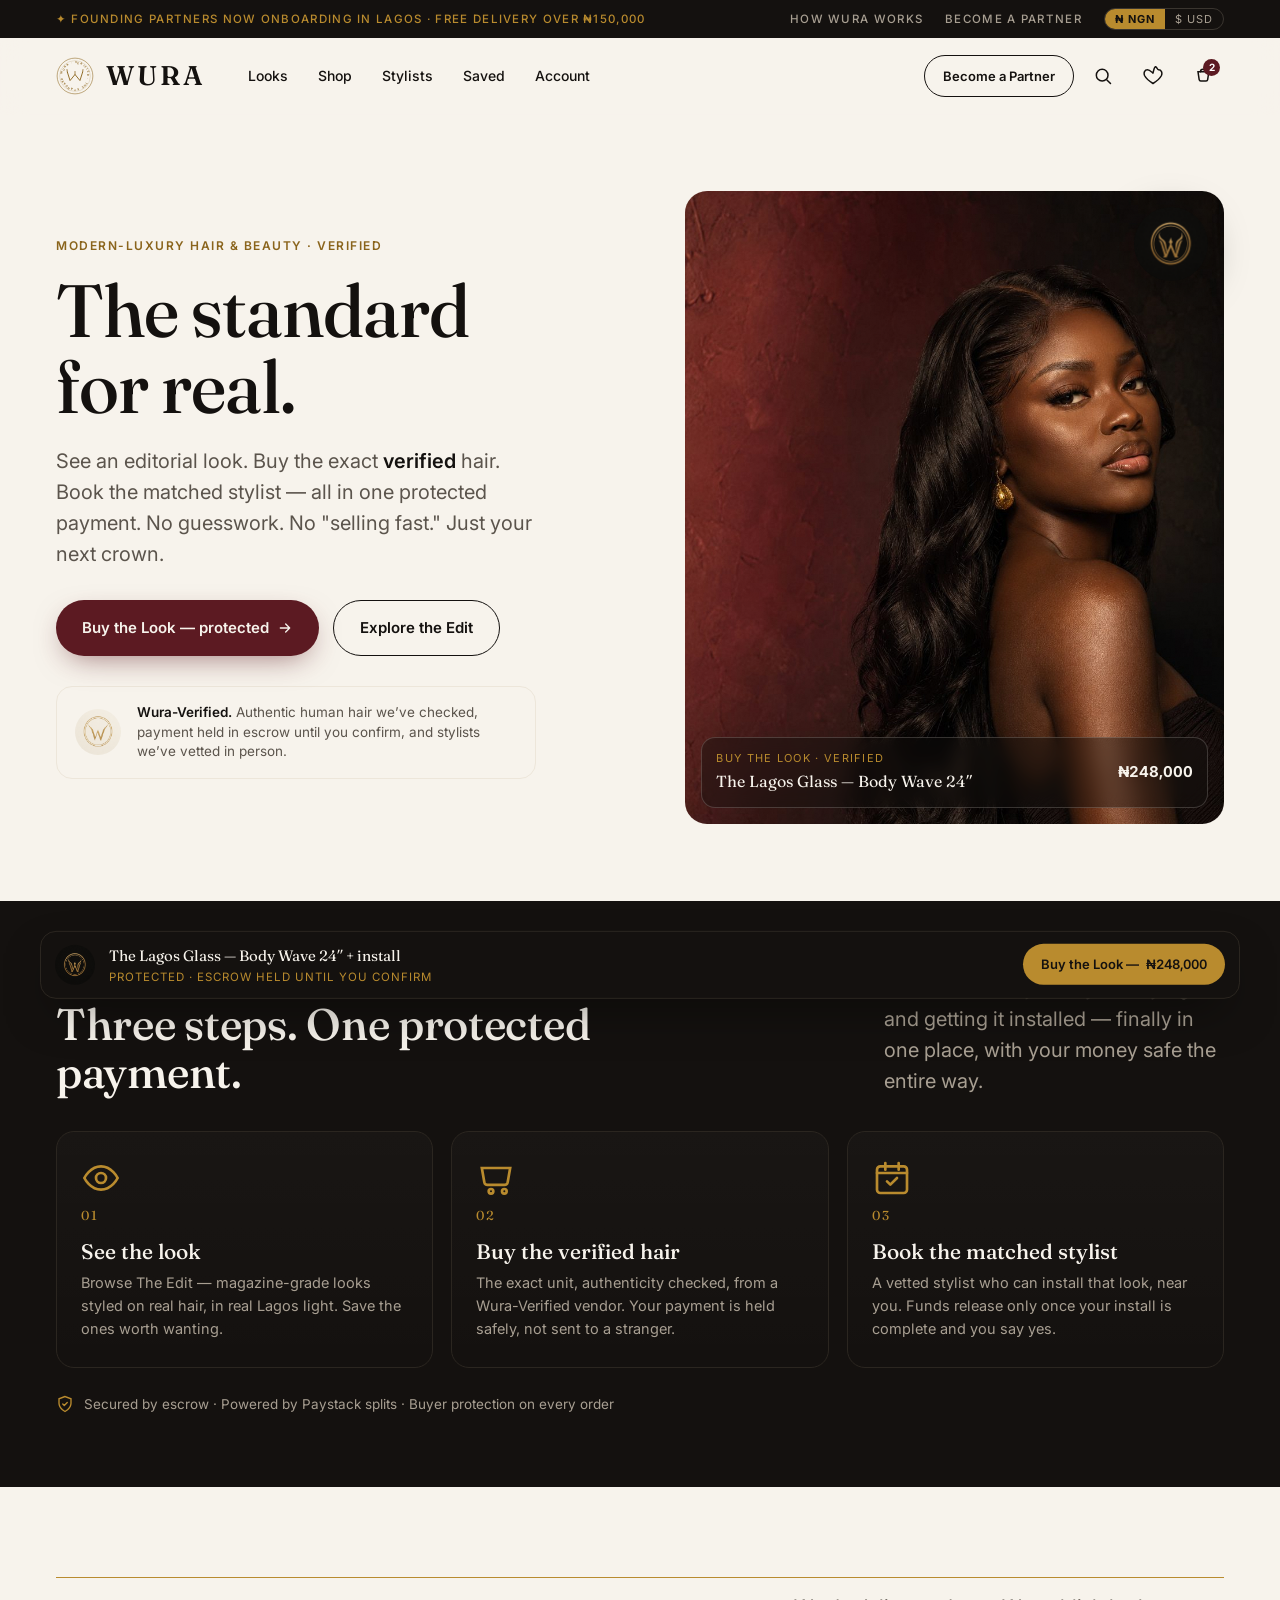
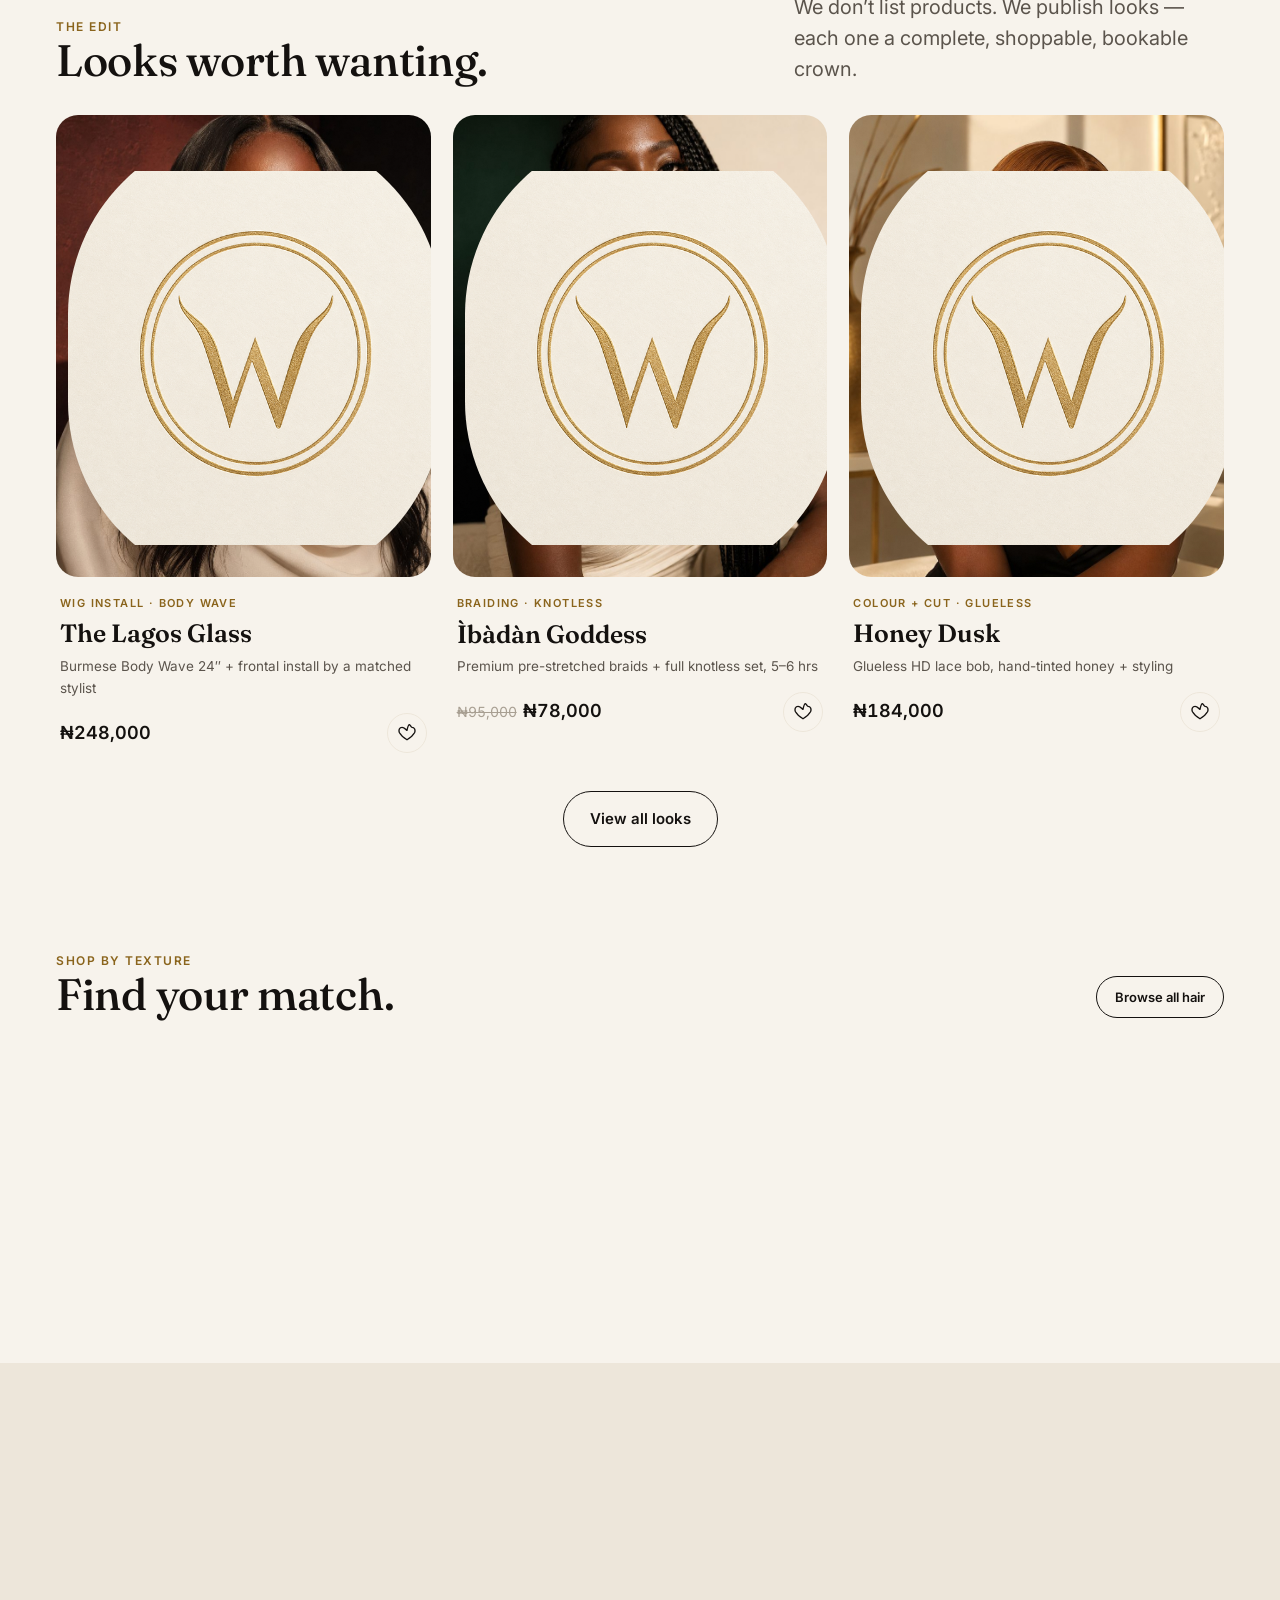
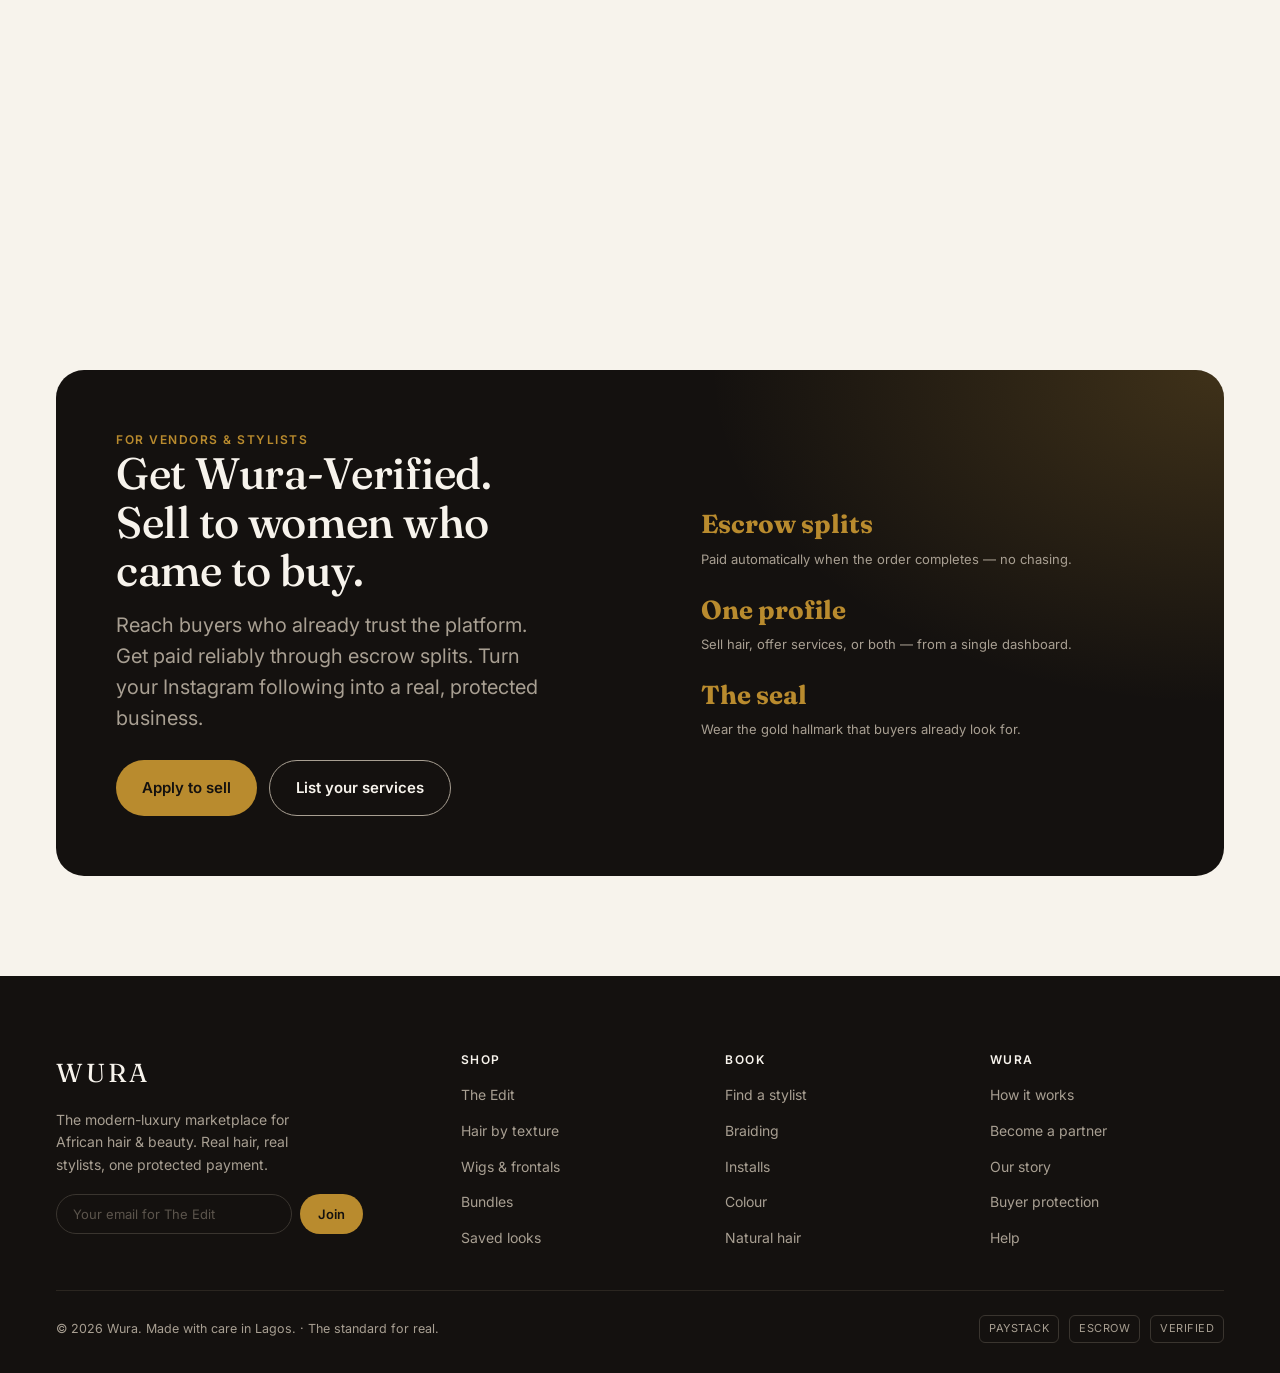
==== index.html @ 652eb595 "WURA - modern-luxury African hair & beauty marketplace" ====
<!DOCTYPE html>
<html lang="en">
<head>
<meta charset="UTF-8" />
<meta name="viewport" content="width=device-width, initial-scale=1.0" />
<title>WURA — The standard for real.</title>
<meta name="description" content="WURA — a modern-luxury marketplace for African hair & beauty. See an editorial look, buy the exact verified hair, and book the matched stylist in one protected payment." />
<link rel="preconnect" href="https://fonts.googleapis.com" />
<link rel="preconnect" href="https://fonts.gstatic.com" crossorigin />
<link href="https://fonts.googleapis.com/css2?family=Fraunces:ital,opsz,wght@0,9..144,400;0,9..144,500;0,9..144,600;1,9..144,400&family=Inter:wght@400;500;600;700&display=swap" rel="stylesheet" />
<link rel="stylesheet" href="css/wura.css" />
</head>
<body>

<svg width="0" height="0" style="position:absolute" aria-hidden="true"><defs>
<symbol id="wura-seal" viewBox="0 0 100 100">
  <circle cx="50" cy="50" r="47" fill="none" stroke="currentColor" stroke-width="1.4"/>
  <circle cx="50" cy="50" r="40.5" fill="none" stroke="currentColor" stroke-width="0.7" opacity=".6"/>
  <path d="M30 40 L37 62 L50 46 L63 62 L70 40" fill="none" stroke="currentColor" stroke-width="2.4" stroke-linecap="round" stroke-linejoin="round"/>
  <path d="M30 40 L29 33 M70 40 L71 33 M50 46 L50 38" stroke="currentColor" stroke-width="2" stroke-linecap="round"/>
  <defs><path id="ring" d="M50 50 m-33 0 a33 33 0 1 1 66 0 a33 33 0 1 1 -66 0"/></defs>
  <text font-family="Inter,sans-serif" font-size="7.4" font-weight="600" letter-spacing="2.1" fill="currentColor"><textPath href="#ring" startOffset="2%">WURA · VERIFIED · THE STANDARD FOR REAL · </textPath></text>
</symbol></defs></svg>

<!-- utility -->
<div class="utility"><div class="wrap">
  <div class="marquee">✦ Founding partners now onboarding in Lagos · Free delivery over ₦150,000</div>
  <div class="u-right">
    <a href="#how" class="hide-sm">How Wura Works</a>
    <a href="#partner" class="hide-sm">Become a Partner</a>
    <div class="cur-toggle" role="group" aria-label="Currency"><button class="on" data-cur="NGN">₦ NGN</button><button data-cur="USD">$ USD</button></div>
  </div>
</div></div>

<!-- header -->
<header class="nav"><div class="wrap">
  <a class="brand" href="index.html" aria-label="WURA home"><svg class="seal" style="color:var(--gold-deep)"><use href="#wura-seal"/></svg><span class="wordmark">WURA</span></a>
  <nav class="navlinks" aria-label="Primary">
    <a href="looks.html">Looks</a><a href="shop.html">Shop</a><a href="stylists.html">Stylists</a><a href="#saved">Saved</a><a href="#account">Account</a>
  </nav>
  <div class="nav-actions">
    <a href="#partner" class="btn btn-ghost btn-sm partner-btn">Become a Partner</a>
    <button class="icon-btn" aria-label="Search"><svg width="20" height="20" viewBox="0 0 24 24" fill="none" stroke="currentColor" stroke-width="1.8"><circle cx="11" cy="11" r="7"/><path d="m21 21-4.3-4.3" stroke-linecap="round"/></svg></button>
    <button class="icon-btn" aria-label="Saved"><svg width="20" height="20" viewBox="0 0 24 24" fill="none" stroke="currentColor" stroke-width="1.8"><path d="M12 21s-7.5-4.6-10-9.3C.4 8 2 4.5 5.4 4.5 7.6 4.5 9 6 12 8.5 15-6 16.4 4.5 18.6 4.5 22 4.5 23.6 8 22 11.7 19.5 16.4 12 21 12 21Z" stroke-linejoin="round"/></svg><span class="badge" id="savedCount" style="display:none">0</span></button>
    <button class="icon-btn" aria-label="Cart"><svg width="20" height="20" viewBox="0 0 24 24" fill="none" stroke="currentColor" stroke-width="1.8"><path d="M6 7h13l-1.4 9.3a2 2 0 0 1-2 1.7H9.4a2 2 0 0 1-2-1.7L6 7Z"/><path d="M9 7a3 3 0 0 1 6 0" stroke-linecap="round"/></svg><span class="badge" id="cartCount">2</span></button>
    <button class="icon-btn menu-btn" aria-label="Menu" id="menuBtn"><svg width="22" height="22" viewBox="0 0 24 24" fill="none" stroke="currentColor" stroke-width="1.8"><path d="M3 6h18M3 12h18M3 18h18" stroke-linecap="round"/></svg></button>
  </div>
</div></header>
<div class="drawer" id="drawer"><div class="panel">
  <a href="looks.html">Looks</a><a href="shop.html">Shop</a><a href="stylists.html">Stylists</a><a href="#saved">Saved</a><a href="#account">Account</a><a href="#partner" style="border:none;color:var(--gold-deep)">Become a Partner →</a>
</div></div>

<!-- HERO -->
<section class="hero"><div class="wrap"><div class="grid">
  <div class="copy">
    <p class="eyebrow reveal">Modern-luxury hair & beauty · Verified</p>
    <h1 class="display reveal d1">The standard<br>for real.</h1>
    <p class="lead reveal d2">See an editorial look. Buy the exact <b style="color:var(--obsidian);font-weight:600">verified</b> hair. Book the matched stylist — all in one protected payment. No guesswork. No "selling fast." Just your next crown.</p>
    <div class="cta-row reveal d3">
      <a href="looks.html" class="btn btn-premium">Buy the Look — protected <svg width="16" height="16" viewBox="0 0 24 24" fill="none" stroke="currentColor" stroke-width="2"><path d="M5 12h14M13 6l6 6-6 6" stroke-linecap="round" stroke-linejoin="round"/></svg></a>
      <a href="looks.html" class="btn btn-ghost">Explore the Edit</a>
    </div>
    <div class="trust-strip reveal d4">
      <img class="seal" src="assets/seal-ivory.png" alt="Wura-Verified seal" width="46" height="46"/>
      <p><b>Wura-Verified.</b> Authentic human hair we’ve checked, payment held in escrow until you confirm, and stylists we’ve vetted in person.</p>
    </div>
  </div>
  <div class="visual reveal d2">
    <img class="float-seal stamp" src="assets/seal-obsidian.png" alt="" />
    <figure class="ph develop"><img src="assets/hero-crown-turn.jpg" alt="A woman with a flawless body-wave install in warm Lagos light" /></figure>
    <div class="look-tag">
      <div><div class="lt-meta">Buy the Look · Verified</div><div class="lt-title">The Lagos Glass — Body Wave 24″</div></div>
      <div class="lt-price tnum" data-ngn="₦248,000" data-usd="$162">₦248,000</div>
    </div>
  </div>
</div></div></section>

<!-- PROMISE -->
<section class="promise" id="how"><div class="wrap">
  <div class="head reveal">
    <h2>Three steps. One protected payment.</h2>
    <p class="lead" style="color:var(--stone);max-width:340px">The whole hair journey — buying and getting it installed — finally in one place, with your money safe the entire way.</p>
  </div>
  <div class="steps">
    <div class="step reveal d1"><svg class="ic" viewBox="0 0 24 24" fill="none" stroke="currentColor" stroke-width="1.6"><path d="M2 12s3.5-7 10-7 10 7 10 7-3.5 7-10 7-10-7-10-7Z"/><circle cx="12" cy="12" r="3"/></svg><div class="n">01</div><h3>See the look</h3><p>Browse The Edit — magazine-grade looks styled on real hair, in real Lagos light. Save the ones worth wanting.</p></div>
    <div class="step reveal d2"><svg class="ic" viewBox="0 0 24 24" fill="none" stroke="currentColor" stroke-width="1.6"><path d="M3.5 6h17l-1.5 8.5a2 2 0 0 1-2 1.6H7a2 2 0 0 1-2-1.6L3.5 6Z"/><circle cx="9" cy="20" r="1.4"/><circle cx="17" cy="20" r="1.4"/></svg><div class="n">02</div><h3>Buy the verified hair</h3><p>The exact unit, authenticity checked, from a Wura-Verified vendor. Your payment is held safely, not sent to a stranger.</p></div>
    <div class="step reveal d3"><svg class="ic" viewBox="0 0 24 24" fill="none" stroke="currentColor" stroke-width="1.6"><rect x="3" y="5" width="18" height="16" rx="2"/><path d="M3 9h18M8 3v4M16 3v4" stroke-linecap="round"/><path d="m9 14 2 2 4-4" stroke-linecap="round" stroke-linejoin="round"/></svg><div class="n">03</div><h3>Book the matched stylist</h3><p>A vetted stylist who can install that look, near you. Funds release only once your install is complete and you say yes.</p></div>
  </div>
  <div class="footnote reveal"><svg width="18" height="18" viewBox="0 0 24 24" fill="none" stroke="var(--gold)" stroke-width="1.8"><path d="M12 2 4 5v6c0 5 3.4 8.5 8 11 4.6-2.5 8-6 8-11V5l-8-3Z"/><path d="m9 12 2 2 4-4" stroke-linecap="round" stroke-linejoin="round"/></svg> Secured by escrow · Powered by Paystack splits · Buyer protection on every order</div>
</div></section>

<!-- THE EDIT -->
<section class="edit" style="padding:clamp(50px,7vw,90px) 0"><div class="wrap">
  <div class="hairline reveal"></div>
  <div class="section-head" style="margin-top:14px">
    <div class="reveal"><p class="eyebrow">The Edit</p><h2>Looks worth wanting.</h2></div>
    <p class="lead reveal d1">We don’t list products. We publish looks — each one a complete, shoppable, bookable crown.</p>
  </div>
  <div class="looks">
    <article class="look-card reveal d1"><a href="product.html"><figure class="ph develop"><img src="assets/look-lagos-glass.jpg" alt="The Lagos Glass — body wave install"/><img class="card-seal" src="assets/seal-ivory.png" alt="" style="object-fit:contain"/></figure></a>
      <div class="lc-body"><div class="lc-cat">Wig Install · Body Wave</div><h3>The Lagos Glass</h3><p class="lc-items">Burmese Body Wave 24″ + frontal install by a matched stylist</p>
      <div class="lc-foot"><div class="price"><span class="tnum" data-ngn="₦248,000" data-usd="$162">₦248,000</span></div><button class="heart" aria-label="Save look"><svg width="18" height="18" viewBox="0 0 24 24" fill="none" stroke="currentColor" stroke-width="1.8"><path d="M12 21s-7.5-4.6-10-9.3C.4 8 2 4.5 5.4 4.5 7.6 4.5 9 6 12 8.5 15-6 16.4 4.5 18.6 4.5 22 4.5 23.6 8 22 11.7 19.5 16.4 12 21 12 21Z" stroke-linejoin="round"/></svg></button></div></div></article>
    <article class="look-card reveal d2"><a href="product.html"><figure class="ph develop"><img src="assets/look-ibadan-goddess.jpg" alt="Ìbàdàn Goddess — knotless braids"/><img class="card-seal" src="assets/seal-ivory.png" alt="" style="object-fit:contain"/></figure></a>
      <div class="lc-body"><div class="lc-cat">Braiding · Knotless</div><h3>Ìbàdàn Goddess</h3><p class="lc-items">Premium pre-stretched braids + full knotless set, 5–6 hrs</p>
      <div class="lc-foot"><div class="price"><s class="tnum" data-ngn="₦95,000" data-usd="$62">₦95,000</s><span class="tnum" data-ngn="₦78,000" data-usd="$51">₦78,000</span></div><button class="heart" aria-label="Save look"><svg width="18" height="18" viewBox="0 0 24 24" fill="none" stroke="currentColor" stroke-width="1.8"><path d="M12 21s-7.5-4.6-10-9.3C.4 8 2 4.5 5.4 4.5 7.6 4.5 9 6 12 8.5 15-6 16.4 4.5 18.6 4.5 22 4.5 23.6 8 22 11.7 19.5 16.4 12 21 12 21Z" stroke-linejoin="round"/></svg></button></div></div></article>
    <article class="look-card reveal d3"><a href="product.html"><figure class="ph develop"><img src="assets/look-honey-dusk.jpg" alt="Honey Dusk — glueless honey lace bob"/><img class="card-seal" src="assets/seal-ivory.png" alt="" style="object-fit:contain"/></figure></a>
      <div class="lc-body"><div class="lc-cat">Colour + Cut · Glueless</div><h3>Honey Dusk</h3><p class="lc-items">Glueless HD lace bob, hand-tinted honey + styling</p>
      <div class="lc-foot"><div class="price"><span class="tnum" data-ngn="₦184,000" data-usd="$120">₦184,000</span></div><button class="heart" aria-label="Save look"><svg width="18" height="18" viewBox="0 0 24 24" fill="none" stroke="currentColor" stroke-width="1.8"><path d="M12 21s-7.5-4.6-10-9.3C.4 8 2 4.5 5.4 4.5 7.6 4.5 9 6 12 8.5 15-6 16.4 4.5 18.6 4.5 22 4.5 23.6 8 22 11.7 19.5 16.4 12 21 12 21Z" stroke-linejoin="round"/></svg></button></div></div></article>
  </div>
  <div style="text-align:center;margin-top:34px" class="reveal"><a href="looks.html" class="btn btn-ghost">View all looks</a></div>
</div></section>

<!-- TEXTURES -->
<section class="textures" style="padding:0 0 clamp(40px,6vw,80px)"><div class="wrap">
  <div class="section-head" style="margin-bottom:22px"><div class="reveal"><p class="eyebrow">Shop by texture</p><h2>Find your match.</h2></div><a href="shop.html" class="btn btn-ghost btn-sm reveal d1">Browse all hair</a></div>
  <div class="tex-grid">
    <a class="tex reveal" href="shop.html"><img src="assets/tex-body-wave.jpg" alt="Body wave"/><span>Body Wave</span></a>
    <a class="tex reveal d1" href="shop.html"><img src="assets/tex-deep-wave.jpg" alt="Deep wave"/><span>Deep Wave</span></a>
    <a class="tex reveal d2" href="shop.html"><img src="assets/tex-kinky-straight.jpg" alt="Kinky straight"/><span>Kinky Straight</span></a>
    <a class="tex reveal d2" href="shop.html"><img src="assets/tex-straight.jpg" alt="Straight"/><span>Straight</span></a>
    <a class="tex reveal d3" href="shop.html"><img src="assets/tex-curly.jpg" alt="Curly"/><span>Curly</span></a>
    <a class="tex reveal d3" href="shop.html"><img src="assets/tex-water-wave.jpg" alt="Water wave"/><span>Water Wave</span></a>
  </div>
</div></section>

<!-- STYLISTS -->
<section class="stylists-bg" style="padding:clamp(50px,7vw,90px) 0" id="stylists"><div class="wrap">
  <div class="hairline reveal"></div>
  <div class="section-head" style="margin-top:14px"><div class="reveal"><p class="eyebrow">Wura-Verified stylists</p><h2>Book a vetted chair.</h2></div><p class="lead reveal d1">Vetted in person. Reviewed by real clients. Protected by escrow until your install is done.</p></div>
  <div class="sty-grid">
    <article class="sty-card reveal d1"><div class="photo"><figure class="ph develop"><img src="assets/stylist-adaeze.jpg" alt="Adaeze"/></figure><img class="vbadge" src="assets/seal-ivory.png" alt="Verified"/></div><div class="body"><div class="name">Adaeze O.</div><div class="spec">Frontals & glueless installs</div><div class="meta"><span class="stars">★★★★★ <b class="tnum" style="color:var(--obsidian)">4.9</b></span><span class="loc">Lekki, Lagos</span></div><a href="stylist.html" class="btn btn-dark btn-sm btn-block">Book — from <span class="tnum" data-ngn="₦35k" data-usd="$23">₦35k</span></a></div></article>
    <article class="sty-card reveal d2"><div class="photo"><figure class="ph develop"><img src="assets/stylist-zainab.jpg" alt="Zainab"/></figure><img class="vbadge" src="assets/seal-ivory.png" alt="Verified"/></div><div class="body"><div class="name">Zainab M.</div><div class="spec">Knotless braids & cornrows</div><div class="meta"><span class="stars">★★★★★ <b class="tnum" style="color:var(--obsidian)">5.0</b></span><span class="loc">Wuse, Abuja</span></div><a href="stylist.html" class="btn btn-dark btn-sm btn-block">Book — from <span class="tnum" data-ngn="₦28k" data-usd="$18">₦28k</span></a></div></article>
    <article class="sty-card reveal d3"><div class="photo"><figure class="ph develop"><img src="assets/stylist-chidinma.jpg" alt="Chidinma"/></figure><img class="vbadge" src="assets/seal-ivory.png" alt="Verified"/></div><div class="body"><div class="name">Chidinma E.</div><div class="spec">Colour & precision cuts</div><div class="meta"><span class="stars">★★★★☆ <b class="tnum" style="color:var(--obsidian)">4.8</b></span><span class="loc">GRA, Port Harcourt</span></div><a href="stylist.html" class="btn btn-dark btn-sm btn-block">Book — from <span class="tnum" data-ngn="₦42k" data-usd="$27">₦42k</span></a></div></article>
    <article class="sty-card reveal d4"><div class="photo"><figure class="ph develop"><img src="assets/stylist-funmi.jpg" alt="Funmi"/></figure><img class="vbadge" src="assets/seal-ivory.png" alt="Verified"/></div><div class="body"><div class="name">Funmi A.</div><div class="spec">Natural hair & silk press</div><div class="meta"><span class="stars">★★★★★ <b class="tnum" style="color:var(--obsidian)">4.9</b></span><span class="loc">Yaba, Lagos</span></div><a href="stylist.html" class="btn btn-dark btn-sm btn-block">Book — from <span class="tnum" data-ngn="₦30k" data-usd="$20">₦30k</span></a></div></article>
  </div>
  <div style="text-align:center;margin-top:34px" class="reveal"><a href="stylists.html" class="btn btn-ghost">See all stylists</a></div>
</div></section>

<!-- ESCROW -->
<section class="escrow" id="saved"><div class="wrap"><div class="grid">
  <div class="reveal">
    <p class="eyebrow" style="color:var(--gold)">How your money stays safe</p>
    <h2>Your payment is held<br>until you say yes.</h2>
    <p class="lead">No more paying a stranger’s account and hoping. With Wura, every naira sits in escrow — released to the vendor and stylist only when you confirm you’re happy.</p>
    <ul class="escrow-steps">
      <li><span class="dot">1</span><div><b>You pay once.</b><p>One protected payment covers the hair and the install.</p></div></li>
      <li><span class="dot">2</span><div><b>We hold it in escrow.</b><p>Funds are secured — not sent — while your order ships and your appointment happens.</p></div></li>
      <li><span class="dot">3</span><div><b>You confirm, we release.</b><p>Happy with your crown? Funds release to your vendor and stylist. Not happy? Open a dispute and we step in.</p></div></li>
    </ul>
  </div>
  <div class="reveal d2"><div class="escrow-card">
    <div class="pill">Order #WURA-4821 · Buy the Look</div>
    <div class="row"><span>Burmese Body Wave 24″ · <em style="color:var(--stone)">Aṣọ Hair</em></span><span class="tnum" data-ngn="₦196,000" data-usd="$128">₦196,000</span></div>
    <div class="row"><span>Frontal install · <em style="color:var(--stone)">Adaeze O.</em></span><span class="tnum" data-ngn="₦52,000" data-usd="$34">₦52,000</span></div>
    <div class="row"><span>Status</span><span class="status"><svg width="16" height="16" viewBox="0 0 24 24" fill="none" stroke="currentColor" stroke-width="2"><rect x="4" y="10" width="16" height="10" rx="2"/><path d="M8 10V7a4 4 0 0 1 8 0v3" stroke-linecap="round"/></svg> Held in escrow</span></div>
    <div class="row"><span>Total protected</span><span class="total tnum" data-ngn="₦248,000" data-usd="$162">₦248,000</span></div>
    <button class="btn btn-gold btn-block" data-release style="margin-top:8px">Confirm & release funds</button>
  </div></div>
</div></div></section>

<!-- MANIFESTO -->
<section class="manifesto" id="account"><div class="wrap">
  <p class="eyebrow reveal">Our promise</p>
  <blockquote class="quote reveal d1">Your hair is not a gamble. It is your signature — and a signature should be set in something that <em>lasts.</em></blockquote>
  <a href="about.html" class="btn btn-ghost reveal d2" style="margin-top:8px">Read the Wura story</a>
  <div class="sig reveal d2">WURA</div>
</div></section>

<!-- PARTNER -->
<section class="partner" id="partner"><div class="wrap"><div class="box reveal">
  <div>
    <p class="eyebrow" style="color:var(--gold)">For vendors & stylists</p>
    <h2>Get Wura-Verified. Sell to women who came to buy.</h2>
    <p class="lead">Reach buyers who already trust the platform. Get paid reliably through escrow splits. Turn your Instagram following into a real, protected business.</p>
    <div style="display:flex;gap:12px;flex-wrap:wrap"><a href="#" class="btn btn-gold">Apply to sell</a><a href="#" class="btn btn-ghost" style="border-color:var(--stone);color:var(--ivory)">List your services</a></div>
  </div>
  <div class="stats">
    <div class="stat"><b>Escrow splits</b><span>Paid automatically when the order completes — no chasing.</span></div>
    <div class="stat"><b>One profile</b><span>Sell hair, offer services, or both — from a single dashboard.</span></div>
    <div class="stat"><b>The seal</b><span>Wear the gold hallmark that buyers already look for.</span></div>
  </div>
</div></div></section>

<!-- FOOTER -->
<footer><div class="wrap">
  <div class="foot-grid">
    <div class="foot-brand"><div class="wordmark">WURA</div><p>The modern-luxury marketplace for African hair & beauty. Real hair, real stylists, one protected payment.</p>
      <form class="newsletter" data-noop><input type="email" placeholder="Your email for The Edit" aria-label="Email"/><button class="btn btn-gold btn-sm" type="submit">Join</button></form></div>
    <div><h4>Shop</h4><ul><li><a href="looks.html">The Edit</a></li><li><a href="shop.html">Hair by texture</a></li><li><a href="shop.html">Wigs & frontals</a></li><li><a href="shop.html">Bundles</a></li><li><a href="#saved">Saved looks</a></li></ul></div>
    <div><h4>Book</h4><ul><li><a href="stylists.html">Find a stylist</a></li><li><a href="stylists.html">Braiding</a></li><li><a href="stylists.html">Installs</a></li><li><a href="stylists.html">Colour</a></li><li><a href="stylists.html">Natural hair</a></li></ul></div>
    <div><h4>Wura</h4><ul><li><a href="#how">How it works</a></li><li><a href="#partner">Become a partner</a></li><li><a href="about.html">Our story</a></li><li><a href="#">Buyer protection</a></li><li><a href="#">Help</a></li></ul></div>
  </div>
  <div class="foot-bottom"><span>© 2026 Wura. Made with care in Lagos. · The standard for real.</span><div class="pay-badges"><span>PAYSTACK</span><span>ESCROW</span><span>VERIFIED</span></div></div>
</div></footer>

<!-- sticky buy bar -->
<div class="buybar" id="buybar"><div class="inner"><div class="card">
  <img class="seal" src="assets/seal-obsidian.png" alt=""/>
  <div class="txt"><div class="t">The Lagos Glass — Body Wave 24″ + install</div><div class="s">Protected · Escrow held until you confirm</div></div>
  <a href="product.html" class="btn btn-gold btn-sm" data-buy><span class="lng">Buy the Look — </span><span class="tnum" data-ngn="₦248,000" data-usd="$162">₦248,000</span></a>
</div></div></div>

<div class="toast" id="toast"><svg width="16" height="16" viewBox="0 0 24 24" fill="none" stroke="var(--gold)" stroke-width="2"><path d="m5 13 4 4L19 7" stroke-linecap="round" stroke-linejoin="round"/></svg><span>Saved</span></div>

<script src="js/wura.js"></script>
</body>
</html>
---- css/wura.css ----
/* ============================================================
   WURA — Shared design system  (brand book §4–§7)
   ============================================================ */
:root{
  --obsidian:#14110F; --ivory:#F7F3EC; --oxblood:#5C1A22;
  --gold:#B98B2E; --gold-deep:#8A641C; --verdigris:#1F4D3F;
  --smoke:#5B544C; --stone:#A89F92; --linen:#EDE6DA;
  --success:#2E7D5B; --warning:#B5791A; --error:#A23B2E;
  --bg:var(--ivory); --fg:var(--obsidian); --muted:var(--smoke);
  --serif:'Fraunces',Georgia,serif; --sans:'Inter',system-ui,sans-serif;
  --maxw:1280px; --ease:cubic-bezier(.2,.7,.2,1);
}
*{box-sizing:border-box;margin:0;padding:0}
html{scroll-behavior:smooth}
body{background:var(--bg);color:var(--fg);font-family:var(--sans);font-size:16px;line-height:1.6;-webkit-font-smoothing:antialiased;overflow-x:hidden}
img{max-width:100%;display:block}
a{color:inherit;text-decoration:none}
button{font-family:inherit;cursor:pointer;border:none;background:none;color:inherit}
::selection{background:var(--gold);color:var(--obsidian)}

.eyebrow{font-size:12px;font-weight:600;text-transform:uppercase;letter-spacing:1.5px;color:var(--gold-deep)}
h1,h2,h3,h4{font-family:var(--serif);font-weight:500;line-height:1.1;letter-spacing:-.3px}
.display{font-size:clamp(40px,7vw,74px);line-height:1.02;letter-spacing:-1px}
h2{font-size:clamp(30px,4.4vw,44px)} h3{font-size:clamp(19px,2.4vw,25px);font-weight:600;letter-spacing:0}
.lead{font-size:clamp(17px,2vw,20px);line-height:1.55;color:var(--muted)}
.tnum{font-variant-numeric:tabular-nums;font-weight:600}
.wrap{max-width:var(--maxw);margin:0 auto;padding:0 clamp(20px,5vw,56px)}
section{position:relative}

.hairline{height:1px;background:var(--gold);transform:scaleX(0);transform-origin:left center;transition:transform 1.1s var(--ease)}
.hairline.in{transform:scaleX(1)}
.reveal{opacity:0;transform:translateY(18px);transition:opacity .8s var(--ease),transform .8s var(--ease)}
.reveal.in{opacity:1;transform:none}
.reveal.d1{transition-delay:.08s}.reveal.d2{transition-delay:.16s}.reveal.d3{transition-delay:.24s}.reveal.d4{transition-delay:.32s}

/* ---- photo holder + progressive "develop" ---- */
.ph{position:relative;overflow:hidden;background:var(--linen);border-radius:22px}
.ph img{width:100%;height:100%;object-fit:cover;display:block}
.ph.develop img{filter:saturate(.55) blur(16px);transform:scale(1.04);transition:filter 1.1s var(--ease),transform 1.1s var(--ease)}
.ph.develop.developed img{filter:none;transform:none}
.ph::after{content:"";position:absolute;inset:0;pointer-events:none;
  background-image:url("data:image/svg+xml,%3Csvg xmlns='http://www.w3.org/2000/svg' width='140' height='140'%3E%3Cfilter id='n'%3E%3CfeTurbulence type='fractalNoise' baseFrequency='.9' numOctaves='2'/%3E%3C/filter%3E%3Crect width='100%25' height='100%25' filter='url(%23n)' opacity='.5'/%3E%3C/svg%3E");
  opacity:.05;mix-blend-mode:overlay}

/* ---- buttons ---- */
.btn{display:inline-flex;align-items:center;gap:.55em;font-weight:600;font-size:15px;padding:15px 26px;border-radius:999px;transition:transform .25s var(--ease),box-shadow .25s var(--ease),background .25s}
.btn:hover{transform:translateY(-2px)}
.btn-premium{background:var(--oxblood);color:var(--ivory);box-shadow:0 10px 30px -10px rgba(92,26,34,.6)}
.btn-premium:hover{box-shadow:0 16px 40px -10px rgba(92,26,34,.7)}
.btn-dark{background:var(--obsidian);color:var(--ivory)}
.btn-ghost{border:1px solid var(--obsidian);color:var(--obsidian)}
.btn-ghost:hover{background:var(--obsidian);color:var(--ivory)}
.btn-gold{background:var(--gold);color:var(--obsidian)}
.btn-sm{padding:10px 18px;font-size:13px}
.btn-block{width:100%;justify-content:center}

/* ---- utility bar ---- */
.utility{background:var(--obsidian);color:var(--ivory)}
.utility .wrap{display:flex;align-items:center;justify-content:space-between;height:38px;font-size:11.5px;text-transform:uppercase;letter-spacing:1.3px;font-weight:500}
.utility .marquee{color:var(--gold);display:flex;gap:8px;align-items:center}
.utility .u-right{display:flex;gap:22px;align-items:center;color:var(--stone)}
.utility .u-right a:hover{color:var(--ivory)}
.cur-toggle{display:inline-flex;border:1px solid #3A352F;border-radius:999px;overflow:hidden}
.cur-toggle button{padding:3px 10px;font-size:11px;letter-spacing:1px;color:var(--stone)}
.cur-toggle button.on{background:var(--gold);color:var(--obsidian);font-weight:700}
@media(max-width:760px){.utility .u-right .hide-sm{display:none}}

/* ---- header / nav ---- */
header.nav{position:sticky;top:0;z-index:60;background:rgba(247,243,236,.86);backdrop-filter:blur(12px);border-bottom:1px solid transparent;transition:border-color .3s,box-shadow .3s}
header.nav.scrolled{border-bottom:1px solid var(--linen);box-shadow:0 8px 30px -22px rgba(20,17,15,.5)}
.nav .wrap{display:flex;align-items:center;gap:28px;height:76px}
.brand{display:flex;align-items:center;gap:12px;flex-shrink:0}
.brand .seal{width:38px;height:38px}
.brand .wordmark{font-family:var(--serif);font-weight:600;font-size:27px;letter-spacing:3px}
.navlinks{display:flex;gap:30px;margin-left:14px}
.navlinks a{font-size:14px;font-weight:500;position:relative;padding:6px 0;color:var(--obsidian)}
.navlinks a::after{content:"";position:absolute;left:0;right:100%;bottom:0;height:1.5px;background:var(--gold);transition:right .3s var(--ease)}
.navlinks a:hover::after,.navlinks a.active::after{right:0}
.nav-actions{margin-left:auto;display:flex;align-items:center;gap:8px}
.icon-btn{width:42px;height:42px;border-radius:999px;display:grid;place-items:center;position:relative;transition:background .2s;color:var(--obsidian)}
.icon-btn:hover{background:var(--linen)}
.icon-btn .badge{position:absolute;top:4px;right:4px;min-width:17px;height:17px;padding:0 4px;background:var(--oxblood);color:#fff;font-size:10px;font-weight:700;border-radius:999px;display:grid;place-items:center;line-height:1}
.menu-btn{display:none}
@media(max-width:1040px){.navlinks,.nav .partner-btn{display:none}.menu-btn{display:grid}}
.drawer{position:fixed;inset:0;z-index:80;background:rgba(20,17,15,.5);opacity:0;pointer-events:none;transition:opacity .3s}
.drawer.open{opacity:1;pointer-events:auto}
.drawer .panel{position:absolute;top:0;right:0;height:100%;width:min(82vw,360px);background:var(--ivory);transform:translateX(100%);transition:transform .4s var(--ease);padding:26px;display:flex;flex-direction:column;gap:6px}
.drawer.open .panel{transform:none}
.drawer .panel a{padding:16px 6px;font-family:var(--serif);font-size:24px;border-bottom:1px solid var(--linen)}

/* ---- generic section heads ---- */
.section-head{display:flex;align-items:end;justify-content:space-between;gap:20px;flex-wrap:wrap;margin:14px 0 30px}
.section-head .lead{max-width:430px}
.page-head{padding:clamp(34px,5vw,60px) 0 6px}
.crumb{font-size:12.5px;color:var(--muted);margin-bottom:14px;letter-spacing:.3px}
.crumb a:hover{color:var(--gold-deep)}

/* ---- HERO ---- */
.hero{padding:clamp(40px,6vw,76px) 0 clamp(48px,6vw,80px)}
.hero .grid{display:grid;grid-template-columns:1.05fr 1fr;gap:clamp(28px,5vw,64px);align-items:center}
.hero .copy{max-width:560px}
.hero h1{margin:18px 0 22px}
.hero .lead{margin-bottom:30px;max-width:480px}
.hero .cta-row{display:flex;flex-wrap:wrap;gap:14px;margin-bottom:30px}
.trust-strip{display:flex;align-items:center;gap:16px;padding:16px 18px;border:1px solid var(--linen);border-radius:16px;max-width:480px;background:var(--bg)}
.trust-strip .seal{width:46px;height:46px;flex-shrink:0;border-radius:999px}
.trust-strip p{font-size:13.5px;line-height:1.45;color:var(--muted)}
.trust-strip b{color:var(--obsidian);font-weight:600}
.hero .visual{position:relative}
.hero .visual .ph{aspect-ratio:4/4.7}
.float-seal{position:absolute;top:16px;right:16px;width:74px;height:74px;border-radius:999px;filter:drop-shadow(0 8px 20px rgba(0,0,0,.35));z-index:2}
.look-tag{position:absolute;left:16px;bottom:16px;right:16px;display:flex;align-items:center;justify-content:space-between;gap:12px;background:rgba(20,17,15,.42);backdrop-filter:blur(8px);border:1px solid rgba(247,243,236,.18);border-radius:14px;padding:12px 14px;color:var(--ivory);z-index:2}
.look-tag .lt-meta{font-size:11px;text-transform:uppercase;letter-spacing:1.3px;color:var(--gold)}
.look-tag .lt-title{font-family:var(--serif);font-size:16px;margin-top:2px}
.look-tag .lt-price{font-weight:700;font-size:15px}
@media(max-width:880px){.hero .grid{grid-template-columns:1fr;gap:36px}.hero .visual{order:-1}}

@keyframes stamp{0%{transform:scale(1.18);opacity:0}60%{opacity:1}100%{transform:scale(1);opacity:1}}
.stamp-in{animation:stamp .5s var(--ease) both}

/* ---- promise / steps ---- */
.promise{background:var(--obsidian);color:var(--ivory);padding:clamp(40px,6vw,72px) 0}
.promise .head{display:flex;align-items:end;justify-content:space-between;gap:20px;flex-wrap:wrap;margin-bottom:34px}
.promise h2{color:var(--ivory);max-width:560px}
.steps{display:grid;grid-template-columns:repeat(3,1fr);gap:18px}
.step{border:1px solid #2b2620;border-radius:18px;padding:26px 24px;background:linear-gradient(180deg,rgba(255,255,255,.02),transparent)}
.step .n{font-family:var(--serif);font-size:13px;color:var(--gold);letter-spacing:2px}
.step h3{color:var(--ivory);margin:14px 0 8px;font-weight:500;font-family:var(--serif);font-size:21px}
.step p{color:var(--stone);font-size:14.5px}
.step .ic{width:40px;height:40px;color:var(--gold)}
.promise .footnote{margin-top:26px;display:flex;align-items:center;gap:10px;color:var(--stone);font-size:13.5px}
@media(max-width:760px){.steps{grid-template-columns:1fr}.promise .footnote{align-items:flex-start}}

/* ---- looks / edit cards ---- */
.looks{display:grid;grid-template-columns:repeat(3,1fr);gap:22px}
.look-card{display:flex;flex-direction:column}
.look-card .ph{aspect-ratio:3/3.7}
.look-card .lc-body{padding:18px 4px 4px}
.look-card .lc-cat{font-size:11px;text-transform:uppercase;letter-spacing:1.4px;color:var(--gold-deep);font-weight:600}
.look-card h3{margin:8px 0 8px}
.look-card .lc-items{font-size:13.5px;color:var(--muted);margin-bottom:14px}
.look-card .lc-foot{display:flex;align-items:center;justify-content:space-between;margin-top:auto}
.look-card .price{font-size:18px}
.look-card .price s{color:var(--stone);font-weight:400;font-size:14px;margin-right:6px}
.card-seal{position:absolute;top:12px;left:12px;width:48px;height:48px;border-radius:999px;z-index:2}
.heart{width:40px;height:40px;border:1px solid var(--linen);border-radius:999px;display:grid;place-items:center;transition:.2s;color:var(--obsidian)}
.heart:hover{border-color:var(--oxblood)} .heart.on{background:var(--oxblood);border-color:var(--oxblood);color:#fff}
@media(max-width:900px){.looks{grid-template-columns:1fr 1fr}}
@media(max-width:600px){.looks{grid-template-columns:1fr}}

/* ---- product grid (PLP) ---- */
.plp{display:grid;grid-template-columns:repeat(4,1fr);gap:20px}
.prod{display:flex;flex-direction:column}
.prod .ph{aspect-ratio:3/4;margin-bottom:12px}
.prod .vchip{position:absolute;top:10px;left:10px;z-index:2;display:inline-flex;align-items:center;gap:5px;background:rgba(247,243,236,.92);color:var(--verdigris);font-size:10.5px;font-weight:600;letter-spacing:.6px;text-transform:uppercase;padding:5px 9px;border-radius:999px}
.prod .pc-cat{font-size:11px;text-transform:uppercase;letter-spacing:1.2px;color:var(--gold-deep);font-weight:600}
.prod h3{font-size:17px;font-weight:600;margin:5px 0 6px;font-family:var(--serif)}
.prod .pc-meta{font-size:12.5px;color:var(--muted);margin-bottom:8px}
.prod .pc-foot{display:flex;align-items:center;justify-content:space-between;margin-top:auto}
.prod .price{font-size:16px}
.prod .stars{color:var(--gold);font-size:12px;letter-spacing:1px}
@media(max-width:1000px){.plp{grid-template-columns:1fr 1fr 1fr}}
@media(max-width:760px){.plp{grid-template-columns:1fr 1fr}}

/* layout w/ sidebar filters */
.with-aside{display:grid;grid-template-columns:240px 1fr;gap:36px;align-items:start}
.filters{position:sticky;top:96px;font-size:14px}
.filters h4{font-family:var(--sans);font-size:12px;text-transform:uppercase;letter-spacing:1.4px;margin:0 0 12px;color:var(--obsidian)}
.filters .fg{padding:16px 0;border-top:1px solid var(--linen)}
.chip{display:inline-block;border:1px solid var(--stone);color:var(--smoke);border-radius:999px;padding:7px 13px;font-size:13px;margin:0 7px 7px 0;cursor:pointer;transition:.2s}
.chip:hover,.chip.on{border-color:var(--obsidian);color:var(--obsidian);background:var(--linen)}
@media(max-width:860px){.with-aside{grid-template-columns:1fr}.filters{position:static}.filters .fg{display:inline-block;border:none;padding:0;margin-right:18px}}

/* ---- textures row ---- */
.tex-grid{display:grid;grid-template-columns:repeat(6,1fr);gap:12px}
.tex{position:relative;border-radius:16px;overflow:hidden;aspect-ratio:3/4;display:flex;align-items:end;padding:14px;color:var(--ivory);font-weight:600;font-size:14px;transition:transform .3s var(--ease)}
.tex:hover{transform:translateY(-4px)}
.tex img{position:absolute;inset:0;width:100%;height:100%;object-fit:cover;z-index:0}
.tex::after{content:"";position:absolute;inset:0;background:linear-gradient(180deg,transparent 40%,rgba(20,17,15,.72));z-index:1}
.tex span{position:relative;z-index:2}
@media(max-width:900px){.tex-grid{grid-template-columns:repeat(3,1fr)}}
@media(max-width:520px){.tex-grid{grid-template-columns:repeat(2,1fr)}}

/* ---- stylists ---- */
.stylists-bg{background:var(--linen)}
.sty-grid{display:grid;grid-template-columns:repeat(4,1fr);gap:18px}
.sty-card{background:var(--ivory);border-radius:18px;overflow:hidden;border:1px solid #e4dccd;transition:transform .3s var(--ease),box-shadow .3s;display:flex;flex-direction:column}
.sty-card:hover{transform:translateY(-5px);box-shadow:0 24px 50px -28px rgba(20,17,15,.45)}
.sty-card .photo{aspect-ratio:1/1;position:relative}
.sty-card .photo .ph{position:absolute;inset:0;border-radius:0}
.sty-card .vbadge{position:absolute;top:10px;right:10px;width:40px;height:40px;border-radius:999px;z-index:2}
.sty-card .body{padding:16px;display:flex;flex-direction:column;flex:1}
.sty-card .name{font-family:var(--serif);font-size:19px;font-weight:600;display:flex;align-items:center;gap:6px}
.sty-card .spec{font-size:13px;color:var(--muted);margin:3px 0 10px}
.sty-card .meta{display:flex;align-items:center;justify-content:space-between;font-size:13px;margin-bottom:14px}
.stars{color:var(--gold);letter-spacing:1px} .sty-card .loc{color:var(--muted)}
.sty-card .body .btn{margin-top:auto}
@media(max-width:1040px){.sty-grid{grid-template-columns:1fr 1fr}}
@media(max-width:520px){.sty-grid{grid-template-columns:1fr}}

/* ---- escrow / trust ---- */
.escrow{padding:clamp(50px,7vw,90px) 0;background:var(--verdigris);color:var(--ivory)}
.escrow .grid{display:grid;grid-template-columns:1fr 1fr;gap:clamp(30px,5vw,70px);align-items:center}
.escrow h2{color:var(--ivory)} .escrow .lead{color:#c9d8d0}
.escrow-steps{list-style:none;margin-top:24px;display:flex;flex-direction:column;gap:2px}
.escrow-steps li{display:flex;gap:16px;padding:18px 0;border-bottom:1px solid rgba(247,243,236,.14)}
.escrow-steps .dot{width:34px;height:34px;border-radius:999px;border:1px solid var(--gold);color:var(--gold);display:grid;place-items:center;font-family:var(--serif);font-size:14px;flex-shrink:0}
.escrow-steps b{display:block;margin-bottom:2px} .escrow-steps p{color:#bcccc4;font-size:14px}
.escrow-card{background:rgba(20,17,15,.28);border:1px solid rgba(217,165,62,.3);border-radius:22px;padding:26px}
.escrow-card .row{display:flex;justify-content:space-between;align-items:center;padding:13px 0;border-bottom:1px solid rgba(247,243,236,.12);font-size:14px}
.escrow-card .row:last-of-type{border:none}
.escrow-card .status{display:inline-flex;align-items:center;gap:7px;font-weight:600;color:var(--gold)}
.escrow-card .pill{font-size:11px;letter-spacing:1px;text-transform:uppercase;background:rgba(217,165,62,.18);color:var(--gold);padding:4px 10px;border-radius:999px}
.escrow-card .total{font-family:var(--serif);font-size:26px;margin-top:10px}
@media(max-width:860px){.escrow .grid{grid-template-columns:1fr;gap:36px}}

/* ---- manifesto ---- */
.manifesto{padding:clamp(60px,9vw,120px) 0;text-align:center}
.manifesto .quote{font-family:var(--serif);font-weight:400;font-size:clamp(26px,4.4vw,46px);line-height:1.22;max-width:920px;margin:22px auto;letter-spacing:-.5px}
.manifesto .quote em{font-style:italic;color:var(--gold-deep)}
.manifesto .sig{font-family:var(--serif);font-size:20px;letter-spacing:3px;margin-top:18px;color:var(--gold-deep)}

/* ---- partner CTA ---- */
.partner{padding:clamp(40px,6vw,80px) 0 clamp(60px,8vw,100px)}
.partner .box{background:var(--obsidian);color:var(--ivory);border-radius:28px;overflow:hidden;position:relative;display:grid;grid-template-columns:1.2fr 1fr;gap:30px;padding:clamp(34px,5vw,60px)}
.partner .box::before{content:"";position:absolute;inset:0;background:radial-gradient(80% 120% at 100% 0%,rgba(217,165,62,.22),transparent 55%)}
.partner .box>*{position:relative}
.partner h2{color:var(--ivory);max-width:440px} .partner .lead{color:var(--stone);margin:16px 0 26px;max-width:430px}
.partner .stats{display:flex;flex-direction:column;gap:18px;justify-content:center}
.partner .stat b{font-family:var(--serif);font-size:26px;color:var(--gold);display:block} .partner .stat span{font-size:13px;color:var(--stone)}
@media(max-width:820px){.partner .box{grid-template-columns:1fr}}

/* ---- PDP ---- */
.pdp{display:grid;grid-template-columns:1.15fr 1fr;gap:clamp(28px,4vw,56px);align-items:start;padding-top:18px}
.gallery .main{aspect-ratio:4/4.6;margin-bottom:12px}
.gallery .thumbs{display:grid;grid-template-columns:repeat(4,1fr);gap:10px}
.gallery .thumbs .ph{aspect-ratio:1/1;cursor:pointer;border:2px solid transparent}
.gallery .thumbs .ph.sel{border-color:var(--gold)}
.pdp-info .vchip{display:inline-flex;align-items:center;gap:6px;background:var(--verdigris);color:var(--ivory);font-size:11px;font-weight:600;letter-spacing:.8px;text-transform:uppercase;padding:6px 12px;border-radius:999px;margin-bottom:14px}
.pdp-info h1{font-size:clamp(28px,4vw,40px);margin-bottom:10px}
.pdp-info .price{font-size:24px;margin:6px 0 4px}
.pdp-info .price s{color:var(--stone);font-weight:400;font-size:17px;margin-right:8px}
.pdp-info .by{font-size:14px;color:var(--muted);margin-bottom:18px}
.specs{display:grid;grid-template-columns:1fr 1fr;gap:10px 24px;margin:18px 0;font-size:14px}
.specs div{display:flex;justify-content:space-between;border-bottom:1px solid var(--linen);padding:8px 0}
.specs span{color:var(--muted)}
.opt-row{display:flex;gap:8px;flex-wrap:wrap;margin:8px 0 18px}
.buybox{border:1px solid var(--linen);border-radius:20px;padding:20px;margin-top:18px;background:var(--bg)}
.buybox .bb-line{display:flex;align-items:center;gap:10px;font-size:13.5px;color:var(--muted);margin-top:12px}
@media(max-width:820px){.pdp{grid-template-columns:1fr}}

/* ---- booking widget ---- */
.booking{border:1px solid var(--linen);border-radius:20px;padding:22px;background:var(--bg)}
.cal{display:grid;grid-template-columns:repeat(7,1fr);gap:6px;margin:14px 0}
.cal .d{aspect-ratio:1/1;display:grid;place-items:center;border-radius:10px;font-size:13px;cursor:pointer;border:1px solid var(--linen)}
.cal .d.off{color:var(--stone);cursor:not-allowed;opacity:.5}
.cal .d.sel{background:var(--obsidian);color:var(--ivory);border-color:var(--obsidian)}
.cal .dow{font-size:11px;color:var(--muted);text-align:center;text-transform:uppercase;letter-spacing:.5px}
.slots{display:flex;flex-wrap:wrap;gap:8px;margin:6px 0 16px}
.slot{border:1px solid var(--stone);border-radius:10px;padding:9px 14px;font-size:13px;cursor:pointer}
.slot.sel{background:var(--oxblood);color:#fff;border-color:var(--oxblood)}

/* ---- footer ---- */
footer{background:var(--obsidian);color:var(--stone);padding:clamp(48px,6vw,80px) 0 30px}
.foot-grid{display:grid;grid-template-columns:1.6fr 1fr 1fr 1fr;gap:30px}
footer h4{color:var(--ivory);font-family:var(--sans);font-size:12px;text-transform:uppercase;letter-spacing:1.5px;margin-bottom:16px;font-weight:600}
footer ul{list-style:none;display:flex;flex-direction:column;gap:10px}
footer a{font-size:14px;color:var(--stone)} footer a:hover{color:var(--ivory)}
.foot-brand .wordmark{font-family:var(--serif);font-size:26px;letter-spacing:3px;color:var(--ivory)}
.foot-brand p{font-size:14px;margin:14px 0 18px;max-width:280px}
.newsletter{display:flex;gap:8px;max-width:300px}
.newsletter input{flex:1;background:transparent;border:1px solid #3A352F;border-radius:999px;padding:11px 16px;color:var(--ivory);font-family:inherit;font-size:13px}
.newsletter input::placeholder{color:var(--smoke)}
.foot-bottom{display:flex;align-items:center;justify-content:space-between;gap:16px;flex-wrap:wrap;margin-top:40px;padding-top:24px;border-top:1px solid #2b2620;font-size:12.5px}
.pay-badges{display:flex;gap:10px;align-items:center}
.pay-badges span{border:1px solid #3A352F;border-radius:6px;padding:4px 9px;font-size:11px;letter-spacing:.5px}
@media(max-width:820px){.foot-grid{grid-template-columns:1fr 1fr}}
@media(max-width:520px){.foot-grid{grid-template-columns:1fr}}

/* ---- sticky buy bar + toast ---- */
.buybar{position:fixed;left:0;right:0;bottom:0;z-index:70;transform:translateY(120%);transition:transform .45s var(--ease)}
.buybar.show{transform:none}
.buybar .inner{max-width:var(--maxw);margin:0 auto;padding:12px clamp(16px,5vw,40px)}
.buybar .card{background:var(--obsidian);color:var(--ivory);border-radius:16px;padding:12px 14px;display:flex;align-items:center;gap:14px;box-shadow:0 20px 50px -18px rgba(0,0,0,.6);border:1px solid #2b2620}
.buybar .seal{width:40px;height:40px;flex-shrink:0;border-radius:999px}
.buybar .txt{flex:1;min-width:0}
.buybar .txt .t{font-family:var(--serif);font-size:15px;white-space:nowrap;overflow:hidden;text-overflow:ellipsis}
.buybar .txt .s{font-size:11.5px;color:var(--gold);text-transform:uppercase;letter-spacing:1px}
.buybar .btn{flex-shrink:0;white-space:nowrap}
@media(max-width:520px){.buybar .btn span.lng{display:none}}
.toast{position:fixed;bottom:24px;left:50%;transform:translateX(-50%) translateY(20px);z-index:90;background:var(--obsidian);color:var(--ivory);padding:13px 20px;border-radius:12px;font-size:14px;opacity:0;pointer-events:none;transition:.3s;border:1px solid var(--gold);display:flex;gap:8px;align-items:center}
.toast.show{opacity:1;transform:translateX(-50%)}

@media(prefers-reduced-motion:reduce){
  *{animation:none!important;transition:none!important}
  .reveal{opacity:1;transform:none}.hairline{transform:scaleX(1)}.ph.develop img{filter:none;transform:none}
}
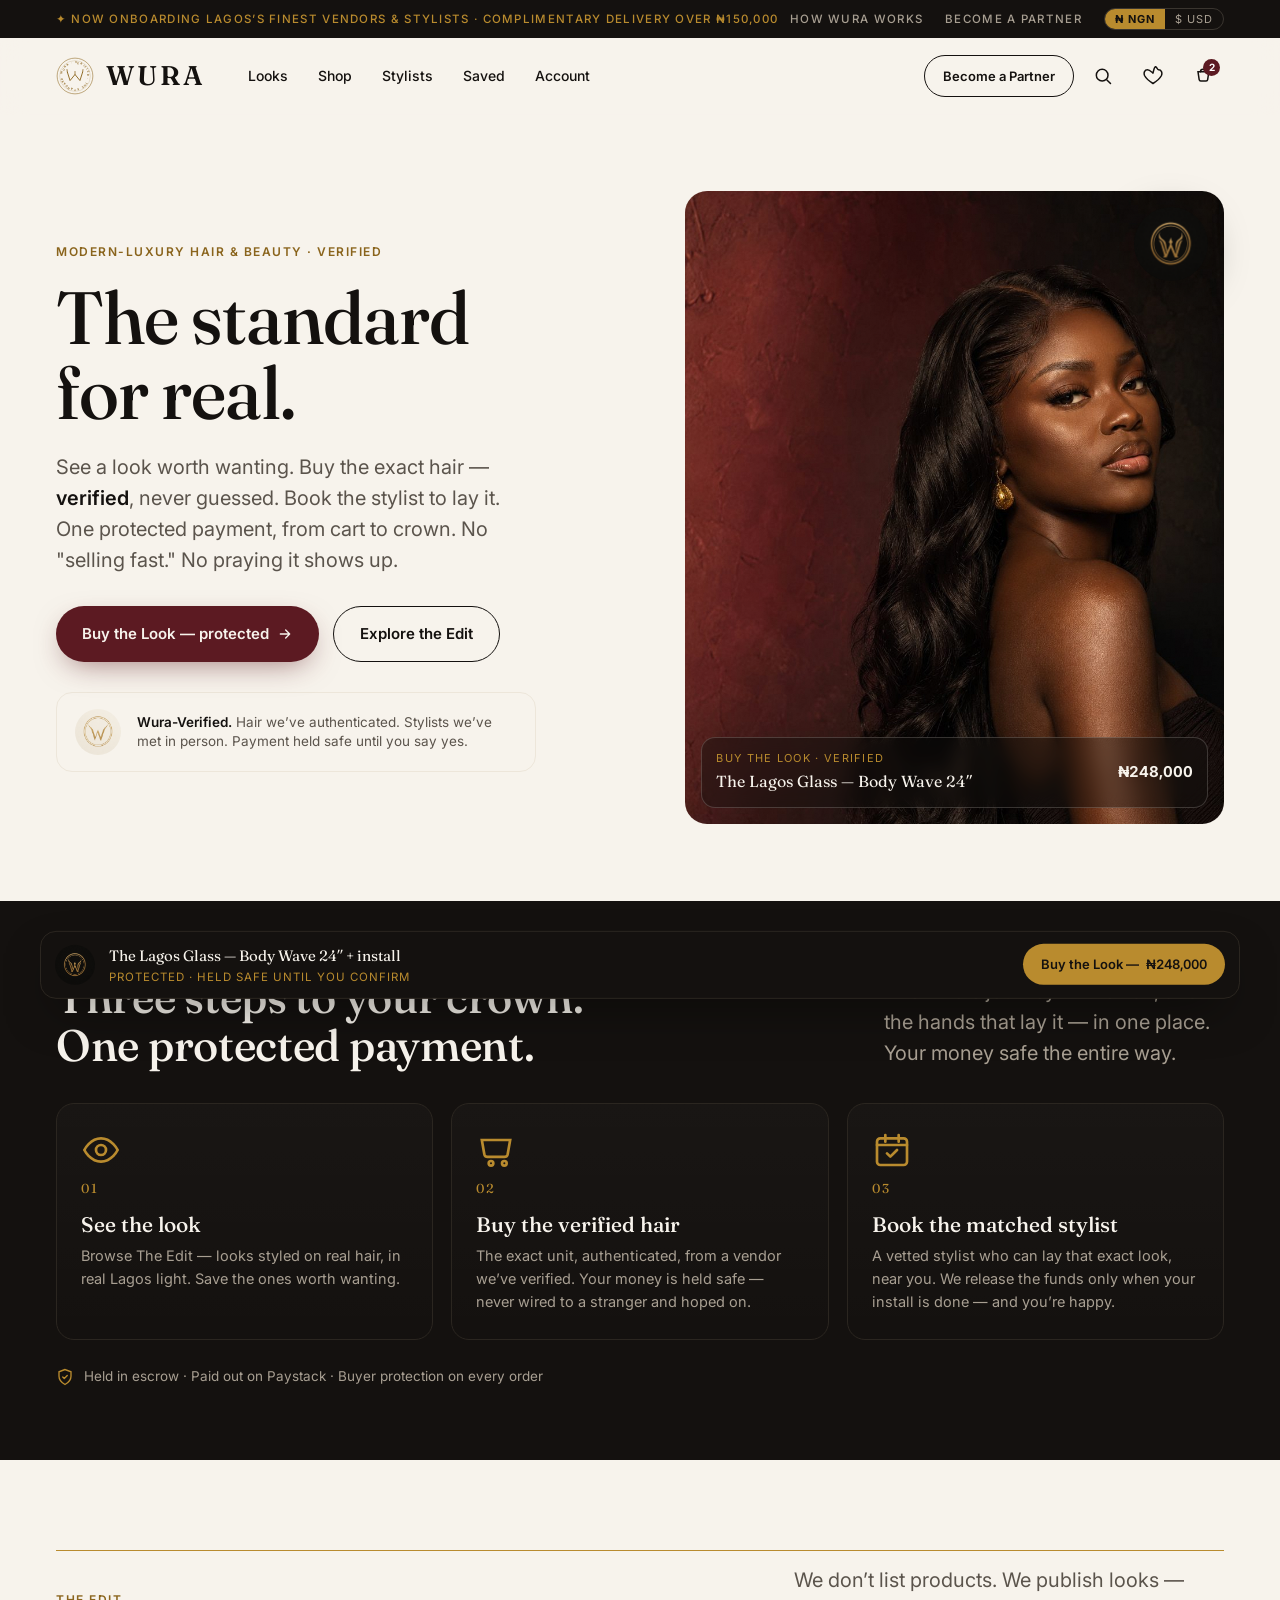
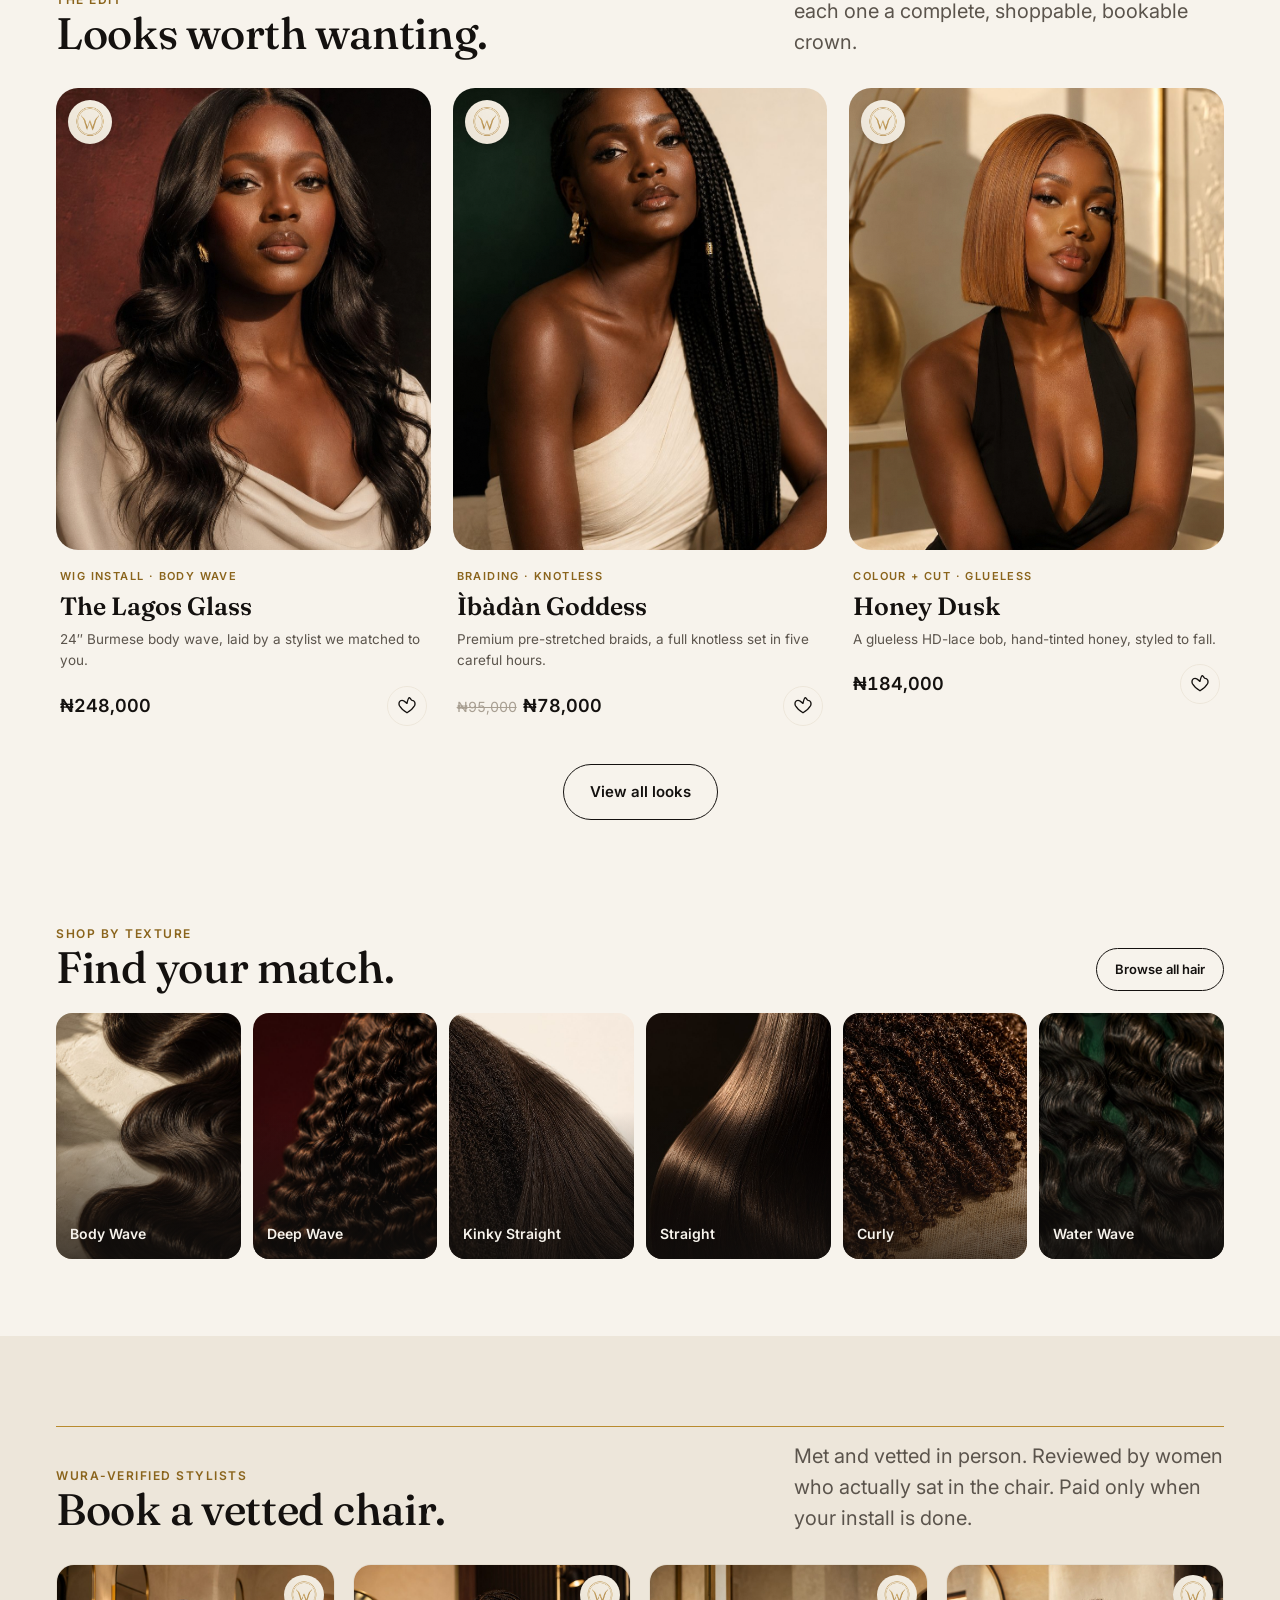
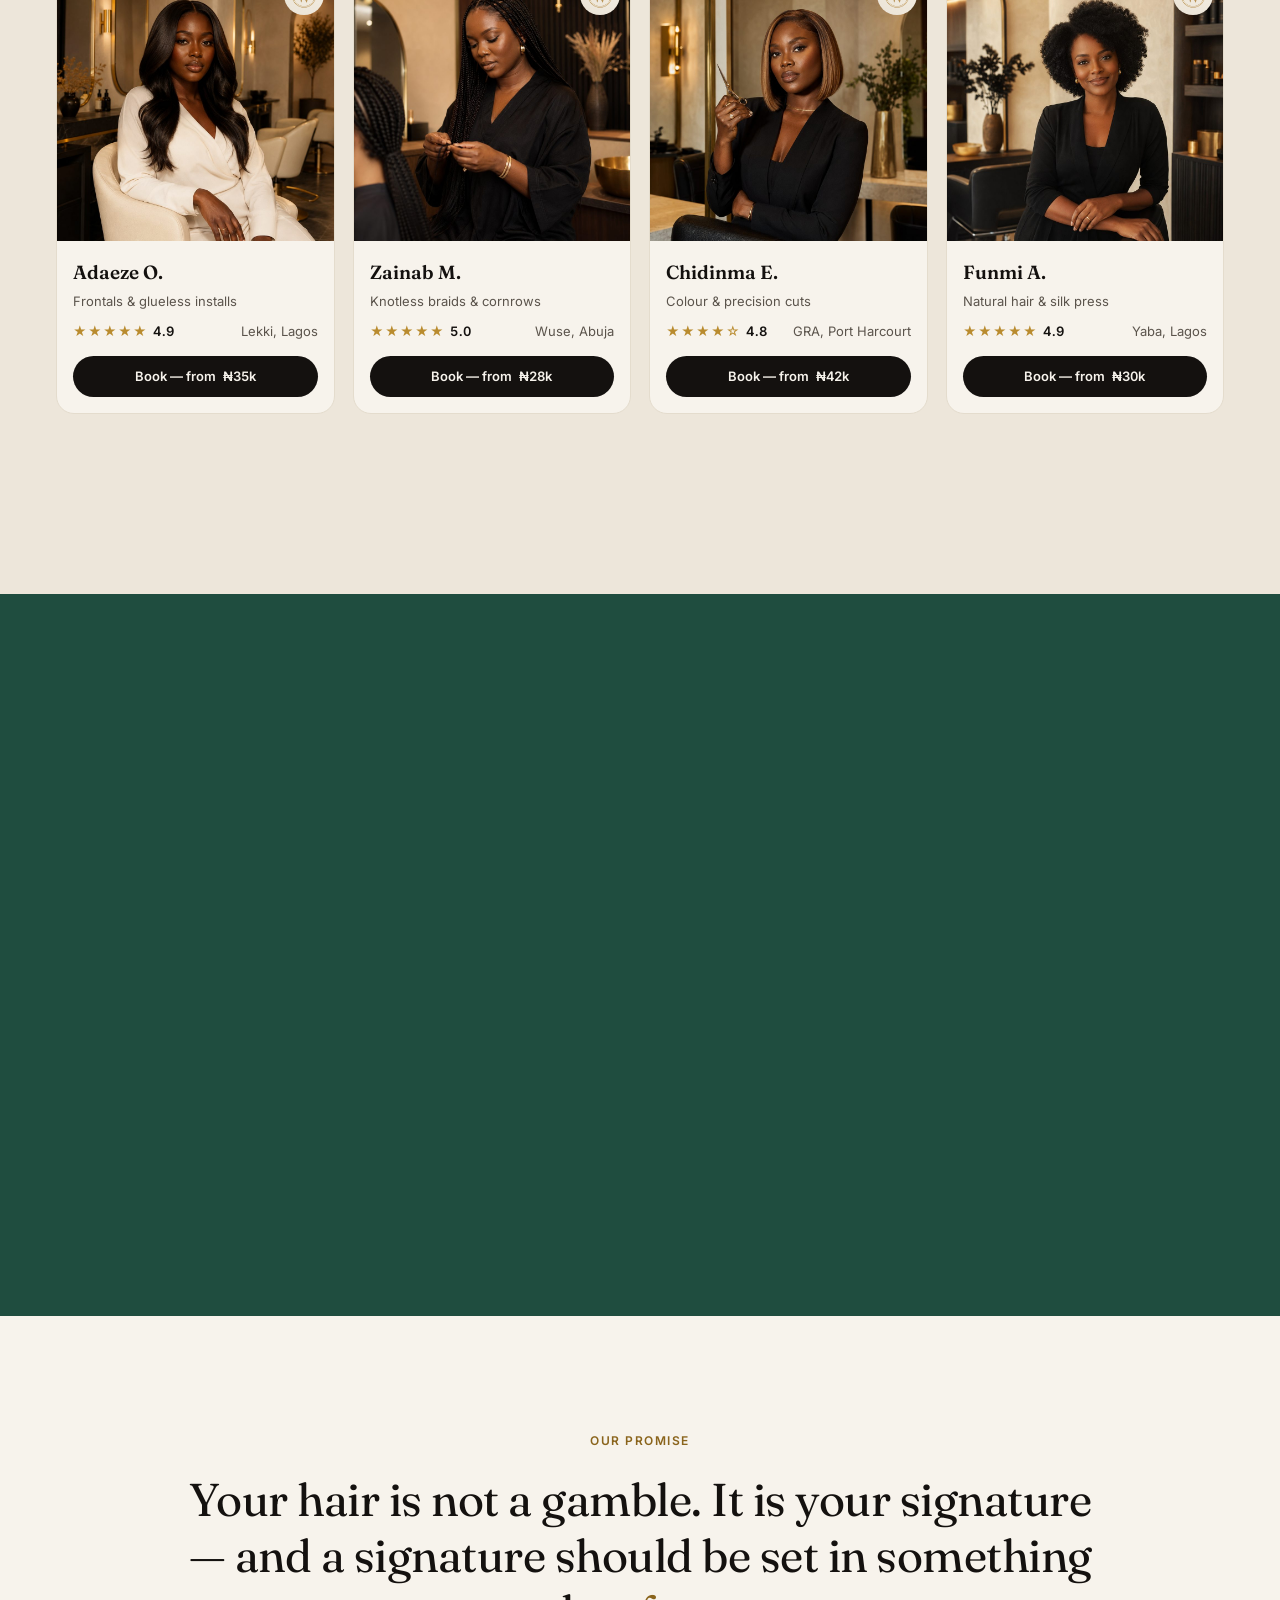
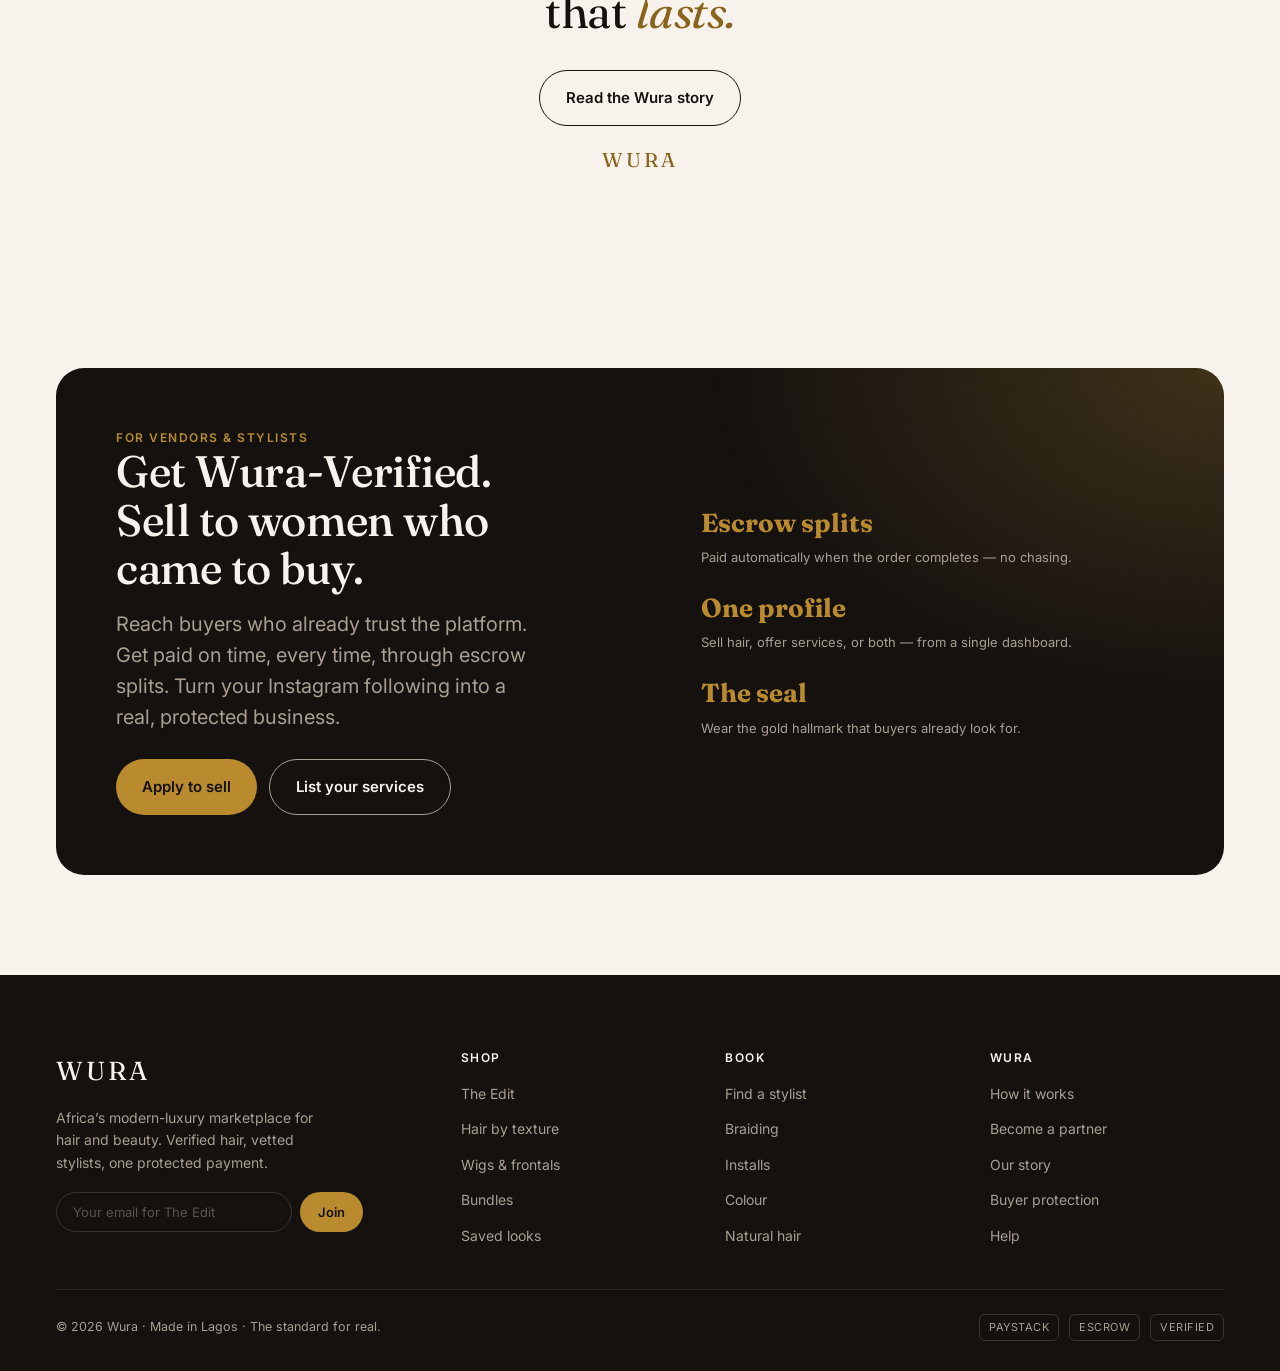
==== commit 98e74072: "Copy: award-grade rewrite tailored to high-end Nigerian luxury voice across all pages" ====
--- a/index.html
+++ b/index.html
@@ -24,7 +24,7 @@
 
 <!-- utility -->
 <div class="utility"><div class="wrap">
-  <div class="marquee">✦ Founding partners now onboarding in Lagos · Free delivery over ₦150,000</div>
+  <div class="marquee">✦ Now onboarding Lagos’s finest vendors & stylists · Complimentary delivery over ₦150,000</div>
   <div class="u-right">
     <a href="#how" class="hide-sm">How Wura Works</a>
     <a href="#partner" class="hide-sm">Become a Partner</a>
@@ -55,14 +55,14 @@
   <div class="copy">
     <p class="eyebrow reveal">Modern-luxury hair & beauty · Verified</p>
     <h1 class="display reveal d1">The standard<br>for real.</h1>
-    <p class="lead reveal d2">See an editorial look. Buy the exact <b style="color:var(--obsidian);font-weight:600">verified</b> hair. Book the matched stylist — all in one protected payment. No guesswork. No "selling fast." Just your next crown.</p>
+    <p class="lead reveal d2">See a look worth wanting. Buy the exact hair — <b style="color:var(--obsidian);font-weight:600">verified</b>, never guessed. Book the stylist to lay it. One protected payment, from cart to crown. No "selling fast." No praying it shows up.</p>
     <div class="cta-row reveal d3">
       <a href="looks.html" class="btn btn-premium">Buy the Look — protected <svg width="16" height="16" viewBox="0 0 24 24" fill="none" stroke="currentColor" stroke-width="2"><path d="M5 12h14M13 6l6 6-6 6" stroke-linecap="round" stroke-linejoin="round"/></svg></a>
       <a href="looks.html" class="btn btn-ghost">Explore the Edit</a>
     </div>
     <div class="trust-strip reveal d4">
       <img class="seal" src="assets/seal-ivory.png" alt="Wura-Verified seal" width="46" height="46"/>
-      <p><b>Wura-Verified.</b> Authentic human hair we’ve checked, payment held in escrow until you confirm, and stylists we’ve vetted in person.</p>
+      <p><b>Wura-Verified.</b> Hair we’ve authenticated. Stylists we’ve met in person. Payment held safe until you say yes.</p>
     </div>
   </div>
   <div class="visual reveal d2">
@@ -78,15 +78,15 @@
 <!-- PROMISE -->
 <section class="promise" id="how"><div class="wrap">
   <div class="head reveal">
-    <h2>Three steps. One protected payment.</h2>
-    <p class="lead" style="color:var(--stone);max-width:340px">The whole hair journey — buying and getting it installed — finally in one place, with your money safe the entire way.</p>
+    <h2>Three steps to your crown. One protected payment.</h2>
+    <p class="lead" style="color:var(--stone);max-width:340px">The whole journey — the hair, and the hands that lay it — in one place. Your money safe the entire way.</p>
   </div>
   <div class="steps">
-    <div class="step reveal d1"><svg class="ic" viewBox="0 0 24 24" fill="none" stroke="currentColor" stroke-width="1.6"><path d="M2 12s3.5-7 10-7 10 7 10 7-3.5 7-10 7-10-7-10-7Z"/><circle cx="12" cy="12" r="3"/></svg><div class="n">01</div><h3>See the look</h3><p>Browse The Edit — magazine-grade looks styled on real hair, in real Lagos light. Save the ones worth wanting.</p></div>
-    <div class="step reveal d2"><svg class="ic" viewBox="0 0 24 24" fill="none" stroke="currentColor" stroke-width="1.6"><path d="M3.5 6h17l-1.5 8.5a2 2 0 0 1-2 1.6H7a2 2 0 0 1-2-1.6L3.5 6Z"/><circle cx="9" cy="20" r="1.4"/><circle cx="17" cy="20" r="1.4"/></svg><div class="n">02</div><h3>Buy the verified hair</h3><p>The exact unit, authenticity checked, from a Wura-Verified vendor. Your payment is held safely, not sent to a stranger.</p></div>
-    <div class="step reveal d3"><svg class="ic" viewBox="0 0 24 24" fill="none" stroke="currentColor" stroke-width="1.6"><rect x="3" y="5" width="18" height="16" rx="2"/><path d="M3 9h18M8 3v4M16 3v4" stroke-linecap="round"/><path d="m9 14 2 2 4-4" stroke-linecap="round" stroke-linejoin="round"/></svg><div class="n">03</div><h3>Book the matched stylist</h3><p>A vetted stylist who can install that look, near you. Funds release only once your install is complete and you say yes.</p></div>
-  </div>
-  <div class="footnote reveal"><svg width="18" height="18" viewBox="0 0 24 24" fill="none" stroke="var(--gold)" stroke-width="1.8"><path d="M12 2 4 5v6c0 5 3.4 8.5 8 11 4.6-2.5 8-6 8-11V5l-8-3Z"/><path d="m9 12 2 2 4-4" stroke-linecap="round" stroke-linejoin="round"/></svg> Secured by escrow · Powered by Paystack splits · Buyer protection on every order</div>
+    <div class="step reveal d1"><svg class="ic" viewBox="0 0 24 24" fill="none" stroke="currentColor" stroke-width="1.6"><path d="M2 12s3.5-7 10-7 10 7 10 7-3.5 7-10 7-10-7-10-7Z"/><circle cx="12" cy="12" r="3"/></svg><div class="n">01</div><h3>See the look</h3><p>Browse The Edit — looks styled on real hair, in real Lagos light. Save the ones worth wanting.</p></div>
+    <div class="step reveal d2"><svg class="ic" viewBox="0 0 24 24" fill="none" stroke="currentColor" stroke-width="1.6"><path d="M3.5 6h17l-1.5 8.5a2 2 0 0 1-2 1.6H7a2 2 0 0 1-2-1.6L3.5 6Z"/><circle cx="9" cy="20" r="1.4"/><circle cx="17" cy="20" r="1.4"/></svg><div class="n">02</div><h3>Buy the verified hair</h3><p>The exact unit, authenticated, from a vendor we’ve verified. Your money is held safe — never wired to a stranger and hoped on.</p></div>
+    <div class="step reveal d3"><svg class="ic" viewBox="0 0 24 24" fill="none" stroke="currentColor" stroke-width="1.6"><rect x="3" y="5" width="18" height="16" rx="2"/><path d="M3 9h18M8 3v4M16 3v4" stroke-linecap="round"/><path d="m9 14 2 2 4-4" stroke-linecap="round" stroke-linejoin="round"/></svg><div class="n">03</div><h3>Book the matched stylist</h3><p>A vetted stylist who can lay that exact look, near you. We release the funds only when your install is done — and you’re happy.</p></div>
+  </div>
+  <div class="footnote reveal"><svg width="18" height="18" viewBox="0 0 24 24" fill="none" stroke="var(--gold)" stroke-width="1.8"><path d="M12 2 4 5v6c0 5 3.4 8.5 8 11 4.6-2.5 8-6 8-11V5l-8-3Z"/><path d="m9 12 2 2 4-4" stroke-linecap="round" stroke-linejoin="round"/></svg> Held in escrow · Paid out on Paystack · Buyer protection on every order</div>
 </div></section>
 
 <!-- THE EDIT -->
@@ -98,13 +98,13 @@
   </div>
   <div class="looks">
     <article class="look-card reveal d1"><a href="product.html"><figure class="ph develop"><img src="assets/look-lagos-glass.jpg" alt="The Lagos Glass — body wave install"/><img class="card-seal" src="assets/seal-ivory.png" alt="" style="object-fit:contain"/></figure></a>
-      <div class="lc-body"><div class="lc-cat">Wig Install · Body Wave</div><h3>The Lagos Glass</h3><p class="lc-items">Burmese Body Wave 24″ + frontal install by a matched stylist</p>
+      <div class="lc-body"><div class="lc-cat">Wig Install · Body Wave</div><h3>The Lagos Glass</h3><p class="lc-items">24″ Burmese body wave, laid by a stylist we matched to you.</p>
       <div class="lc-foot"><div class="price"><span class="tnum" data-ngn="₦248,000" data-usd="$162">₦248,000</span></div><button class="heart" aria-label="Save look"><svg width="18" height="18" viewBox="0 0 24 24" fill="none" stroke="currentColor" stroke-width="1.8"><path d="M12 21s-7.5-4.6-10-9.3C.4 8 2 4.5 5.4 4.5 7.6 4.5 9 6 12 8.5 15-6 16.4 4.5 18.6 4.5 22 4.5 23.6 8 22 11.7 19.5 16.4 12 21 12 21Z" stroke-linejoin="round"/></svg></button></div></div></article>
     <article class="look-card reveal d2"><a href="product.html"><figure class="ph develop"><img src="assets/look-ibadan-goddess.jpg" alt="Ìbàdàn Goddess — knotless braids"/><img class="card-seal" src="assets/seal-ivory.png" alt="" style="object-fit:contain"/></figure></a>
-      <div class="lc-body"><div class="lc-cat">Braiding · Knotless</div><h3>Ìbàdàn Goddess</h3><p class="lc-items">Premium pre-stretched braids + full knotless set, 5–6 hrs</p>
+      <div class="lc-body"><div class="lc-cat">Braiding · Knotless</div><h3>Ìbàdàn Goddess</h3><p class="lc-items">Premium pre-stretched braids, a full knotless set in five careful hours.</p>
       <div class="lc-foot"><div class="price"><s class="tnum" data-ngn="₦95,000" data-usd="$62">₦95,000</s><span class="tnum" data-ngn="₦78,000" data-usd="$51">₦78,000</span></div><button class="heart" aria-label="Save look"><svg width="18" height="18" viewBox="0 0 24 24" fill="none" stroke="currentColor" stroke-width="1.8"><path d="M12 21s-7.5-4.6-10-9.3C.4 8 2 4.5 5.4 4.5 7.6 4.5 9 6 12 8.5 15-6 16.4 4.5 18.6 4.5 22 4.5 23.6 8 22 11.7 19.5 16.4 12 21 12 21Z" stroke-linejoin="round"/></svg></button></div></div></article>
     <article class="look-card reveal d3"><a href="product.html"><figure class="ph develop"><img src="assets/look-honey-dusk.jpg" alt="Honey Dusk — glueless honey lace bob"/><img class="card-seal" src="assets/seal-ivory.png" alt="" style="object-fit:contain"/></figure></a>
-      <div class="lc-body"><div class="lc-cat">Colour + Cut · Glueless</div><h3>Honey Dusk</h3><p class="lc-items">Glueless HD lace bob, hand-tinted honey + styling</p>
+      <div class="lc-body"><div class="lc-cat">Colour + Cut · Glueless</div><h3>Honey Dusk</h3><p class="lc-items">A glueless HD-lace bob, hand-tinted honey, styled to fall.</p>
       <div class="lc-foot"><div class="price"><span class="tnum" data-ngn="₦184,000" data-usd="$120">₦184,000</span></div><button class="heart" aria-label="Save look"><svg width="18" height="18" viewBox="0 0 24 24" fill="none" stroke="currentColor" stroke-width="1.8"><path d="M12 21s-7.5-4.6-10-9.3C.4 8 2 4.5 5.4 4.5 7.6 4.5 9 6 12 8.5 15-6 16.4 4.5 18.6 4.5 22 4.5 23.6 8 22 11.7 19.5 16.4 12 21 12 21Z" stroke-linejoin="round"/></svg></button></div></div></article>
   </div>
   <div style="text-align:center;margin-top:34px" class="reveal"><a href="looks.html" class="btn btn-ghost">View all looks</a></div>
@@ -126,7 +126,7 @@
 <!-- STYLISTS -->
 <section class="stylists-bg" style="padding:clamp(50px,7vw,90px) 0" id="stylists"><div class="wrap">
   <div class="hairline reveal"></div>
-  <div class="section-head" style="margin-top:14px"><div class="reveal"><p class="eyebrow">Wura-Verified stylists</p><h2>Book a vetted chair.</h2></div><p class="lead reveal d1">Vetted in person. Reviewed by real clients. Protected by escrow until your install is done.</p></div>
+  <div class="section-head" style="margin-top:14px"><div class="reveal"><p class="eyebrow">Wura-Verified stylists</p><h2>Book a vetted chair.</h2></div><p class="lead reveal d1">Met and vetted in person. Reviewed by women who actually sat in the chair. Paid only when your install is done.</p></div>
   <div class="sty-grid">
     <article class="sty-card reveal d1"><div class="photo"><figure class="ph develop"><img src="assets/stylist-adaeze.jpg" alt="Adaeze"/></figure><img class="vbadge" src="assets/seal-ivory.png" alt="Verified"/></div><div class="body"><div class="name">Adaeze O.</div><div class="spec">Frontals & glueless installs</div><div class="meta"><span class="stars">★★★★★ <b class="tnum" style="color:var(--obsidian)">4.9</b></span><span class="loc">Lekki, Lagos</span></div><a href="stylist.html" class="btn btn-dark btn-sm btn-block">Book — from <span class="tnum" data-ngn="₦35k" data-usd="$23">₦35k</span></a></div></article>
     <article class="sty-card reveal d2"><div class="photo"><figure class="ph develop"><img src="assets/stylist-zainab.jpg" alt="Zainab"/></figure><img class="vbadge" src="assets/seal-ivory.png" alt="Verified"/></div><div class="body"><div class="name">Zainab M.</div><div class="spec">Knotless braids & cornrows</div><div class="meta"><span class="stars">★★★★★ <b class="tnum" style="color:var(--obsidian)">5.0</b></span><span class="loc">Wuse, Abuja</span></div><a href="stylist.html" class="btn btn-dark btn-sm btn-block">Book — from <span class="tnum" data-ngn="₦28k" data-usd="$18">₦28k</span></a></div></article>
@@ -141,10 +141,10 @@
   <div class="reveal">
     <p class="eyebrow" style="color:var(--gold)">How your money stays safe</p>
     <h2>Your payment is held<br>until you say yes.</h2>
-    <p class="lead">No more paying a stranger’s account and hoping. With Wura, every naira sits in escrow — released to the vendor and stylist only when you confirm you’re happy.</p>
+    <p class="lead">No more sending money to a stranger’s account and praying. Every naira sits in escrow — released to your vendor and stylist only when you’re happy.</p>
     <ul class="escrow-steps">
       <li><span class="dot">1</span><div><b>You pay once.</b><p>One protected payment covers the hair and the install.</p></div></li>
-      <li><span class="dot">2</span><div><b>We hold it in escrow.</b><p>Funds are secured — not sent — while your order ships and your appointment happens.</p></div></li>
+      <li><span class="dot">2</span><div><b>We hold it in escrow.</b><p>Your money is held safe — not sent — while the hair ships and the chair is booked.</p></div></li>
       <li><span class="dot">3</span><div><b>You confirm, we release.</b><p>Happy with your crown? Funds release to your vendor and stylist. Not happy? Open a dispute and we step in.</p></div></li>
     </ul>
   </div>
@@ -171,7 +171,7 @@
   <div>
     <p class="eyebrow" style="color:var(--gold)">For vendors & stylists</p>
     <h2>Get Wura-Verified. Sell to women who came to buy.</h2>
-    <p class="lead">Reach buyers who already trust the platform. Get paid reliably through escrow splits. Turn your Instagram following into a real, protected business.</p>
+    <p class="lead">Reach buyers who already trust the platform. Get paid on time, every time, through escrow splits. Turn your Instagram following into a real, protected business.</p>
     <div style="display:flex;gap:12px;flex-wrap:wrap"><a href="#" class="btn btn-gold">Apply to sell</a><a href="#" class="btn btn-ghost" style="border-color:var(--stone);color:var(--ivory)">List your services</a></div>
   </div>
   <div class="stats">
@@ -184,19 +184,19 @@
 <!-- FOOTER -->
 <footer><div class="wrap">
   <div class="foot-grid">
-    <div class="foot-brand"><div class="wordmark">WURA</div><p>The modern-luxury marketplace for African hair & beauty. Real hair, real stylists, one protected payment.</p>
+    <div class="foot-brand"><div class="wordmark">WURA</div><p>Africa’s modern-luxury marketplace for hair and beauty. Verified hair, vetted stylists, one protected payment.</p>
       <form class="newsletter" data-noop><input type="email" placeholder="Your email for The Edit" aria-label="Email"/><button class="btn btn-gold btn-sm" type="submit">Join</button></form></div>
     <div><h4>Shop</h4><ul><li><a href="looks.html">The Edit</a></li><li><a href="shop.html">Hair by texture</a></li><li><a href="shop.html">Wigs & frontals</a></li><li><a href="shop.html">Bundles</a></li><li><a href="#saved">Saved looks</a></li></ul></div>
     <div><h4>Book</h4><ul><li><a href="stylists.html">Find a stylist</a></li><li><a href="stylists.html">Braiding</a></li><li><a href="stylists.html">Installs</a></li><li><a href="stylists.html">Colour</a></li><li><a href="stylists.html">Natural hair</a></li></ul></div>
     <div><h4>Wura</h4><ul><li><a href="#how">How it works</a></li><li><a href="#partner">Become a partner</a></li><li><a href="about.html">Our story</a></li><li><a href="#">Buyer protection</a></li><li><a href="#">Help</a></li></ul></div>
   </div>
-  <div class="foot-bottom"><span>© 2026 Wura. Made with care in Lagos. · The standard for real.</span><div class="pay-badges"><span>PAYSTACK</span><span>ESCROW</span><span>VERIFIED</span></div></div>
+  <div class="foot-bottom"><span>© 2026 Wura · Made in Lagos · The standard for real.</span><div class="pay-badges"><span>PAYSTACK</span><span>ESCROW</span><span>VERIFIED</span></div></div>
 </div></footer>
 
 <!-- sticky buy bar -->
 <div class="buybar" id="buybar"><div class="inner"><div class="card">
   <img class="seal" src="assets/seal-obsidian.png" alt=""/>
-  <div class="txt"><div class="t">The Lagos Glass — Body Wave 24″ + install</div><div class="s">Protected · Escrow held until you confirm</div></div>
+  <div class="txt"><div class="t">The Lagos Glass — Body Wave 24″ + install</div><div class="s">Protected · Held safe until you confirm</div></div>
   <a href="product.html" class="btn btn-gold btn-sm" data-buy><span class="lng">Buy the Look — </span><span class="tnum" data-ngn="₦248,000" data-usd="$162">₦248,000</span></a>
 </div></div></div>
 
--- a/css/wura.css
+++ b/css/wura.css
@@ -142,7 +142,7 @@
 .look-card .lc-foot{display:flex;align-items:center;justify-content:space-between;margin-top:auto}
 .look-card .price{font-size:18px}
 .look-card .price s{color:var(--stone);font-weight:400;font-size:14px;margin-right:6px}
-.card-seal{position:absolute;top:12px;left:12px;width:48px;height:48px;border-radius:999px;z-index:2}
+.ph img.card-seal{position:absolute;top:12px;left:12px;width:44px;height:44px;border-radius:999px;z-index:2;object-fit:contain;box-shadow:0 2px 10px -3px rgba(20,17,15,.4)}
 .heart{width:40px;height:40px;border:1px solid var(--linen);border-radius:999px;display:grid;place-items:center;transition:.2s;color:var(--obsidian)}
 .heart:hover{border-color:var(--oxblood)} .heart.on{background:var(--oxblood);border-color:var(--oxblood);color:#fff}
 @media(max-width:900px){.looks{grid-template-columns:1fr 1fr}}
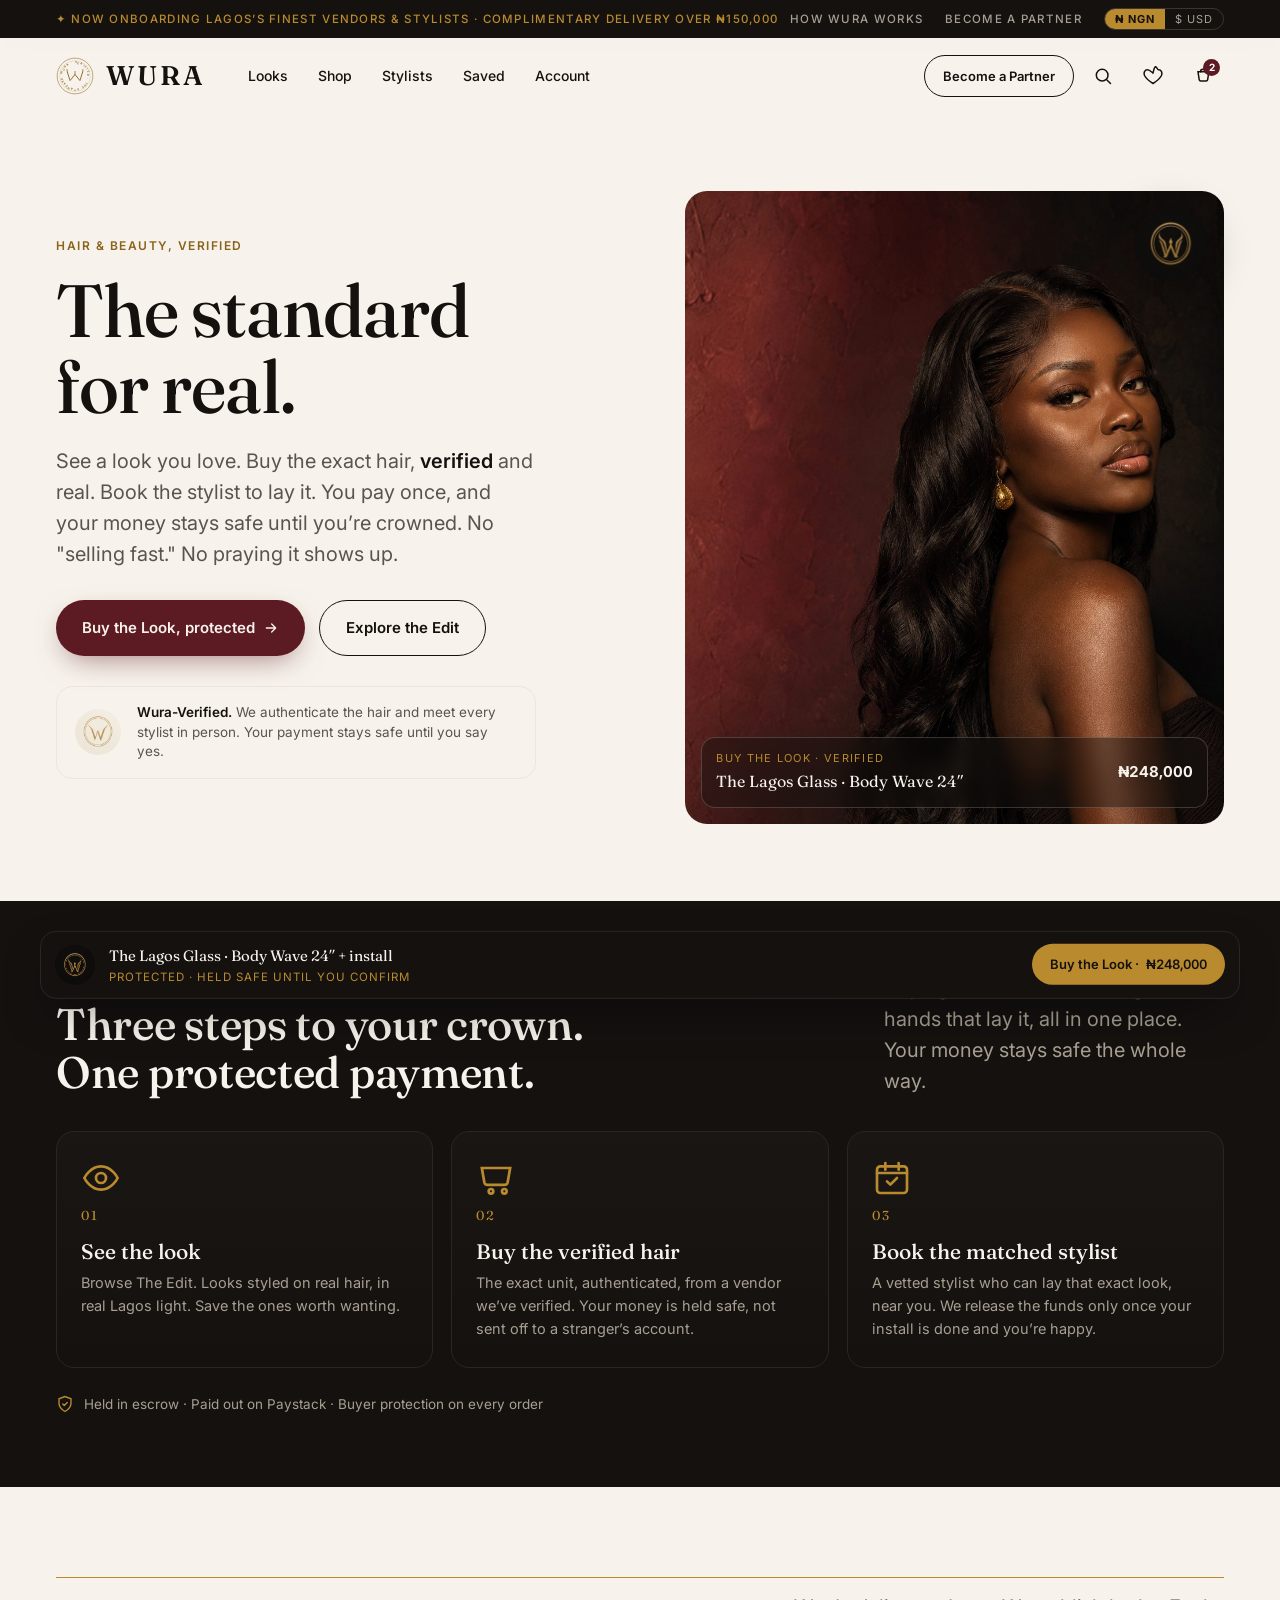
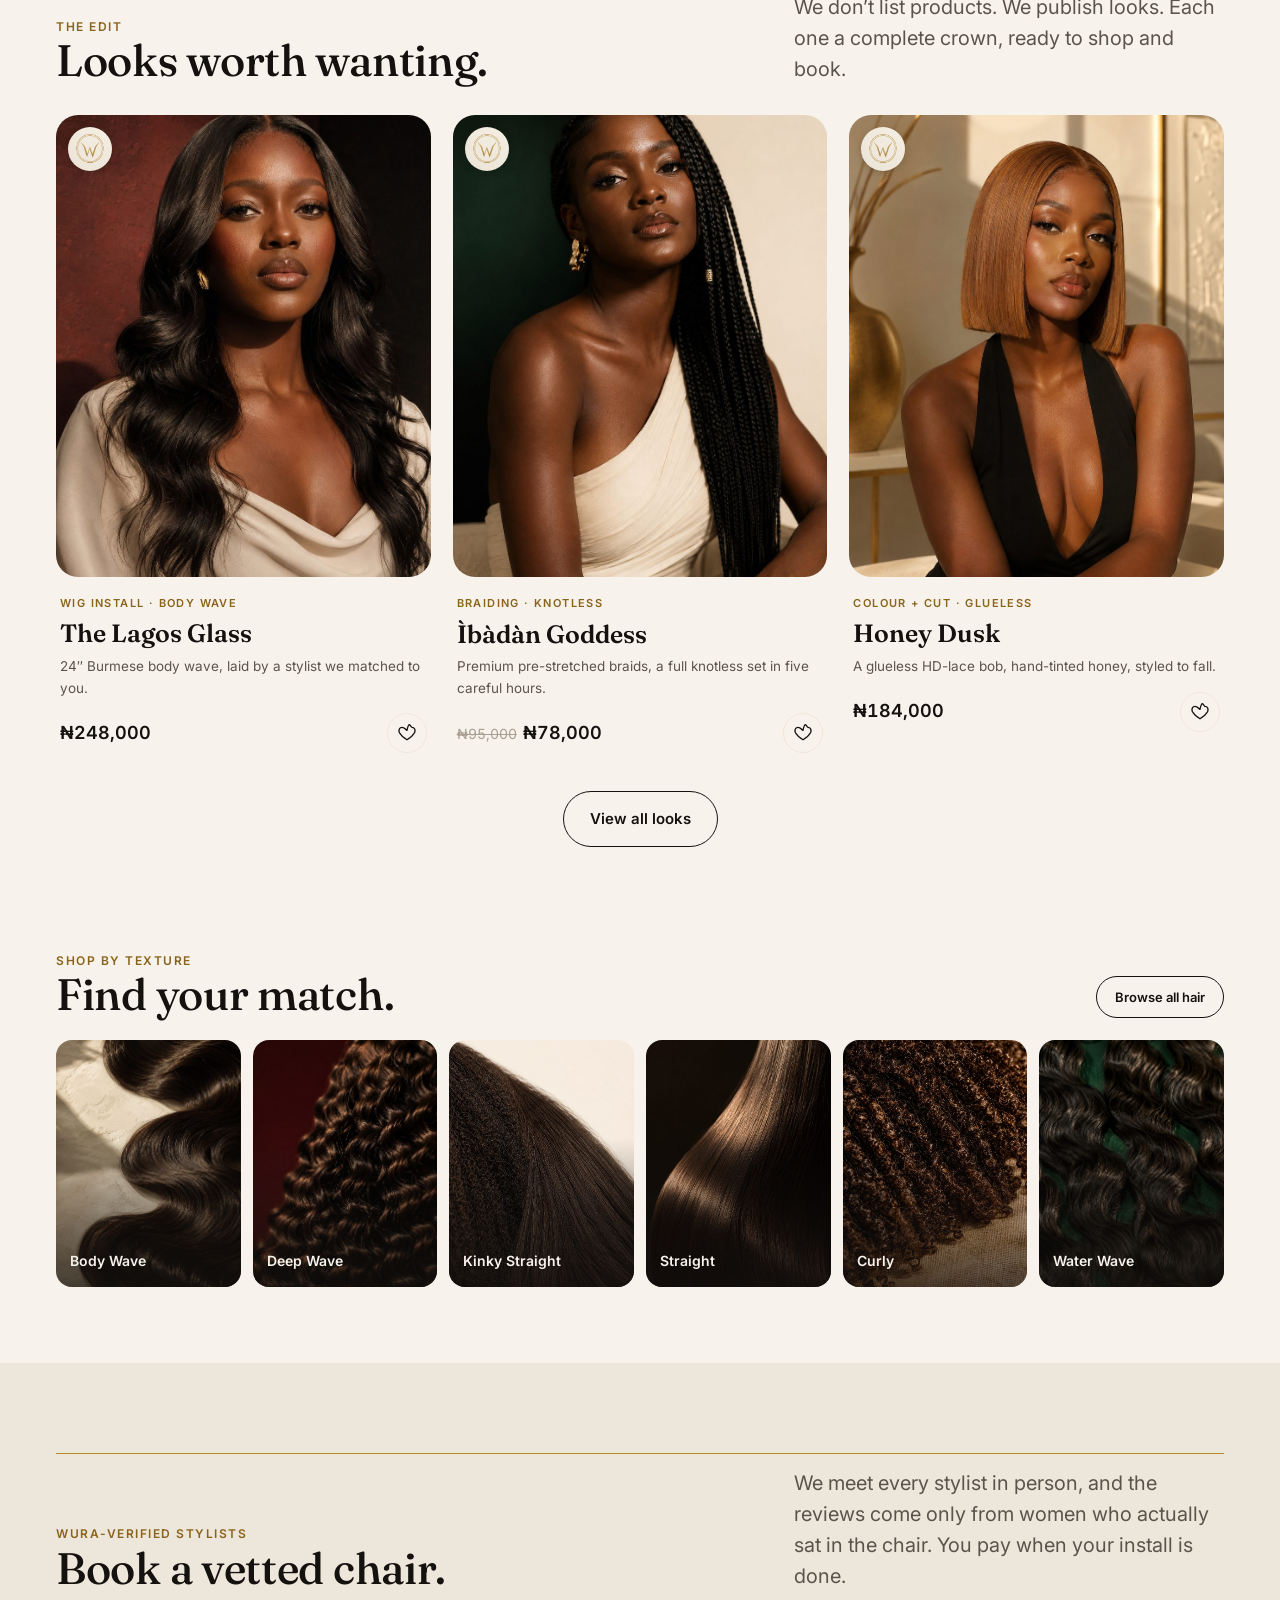
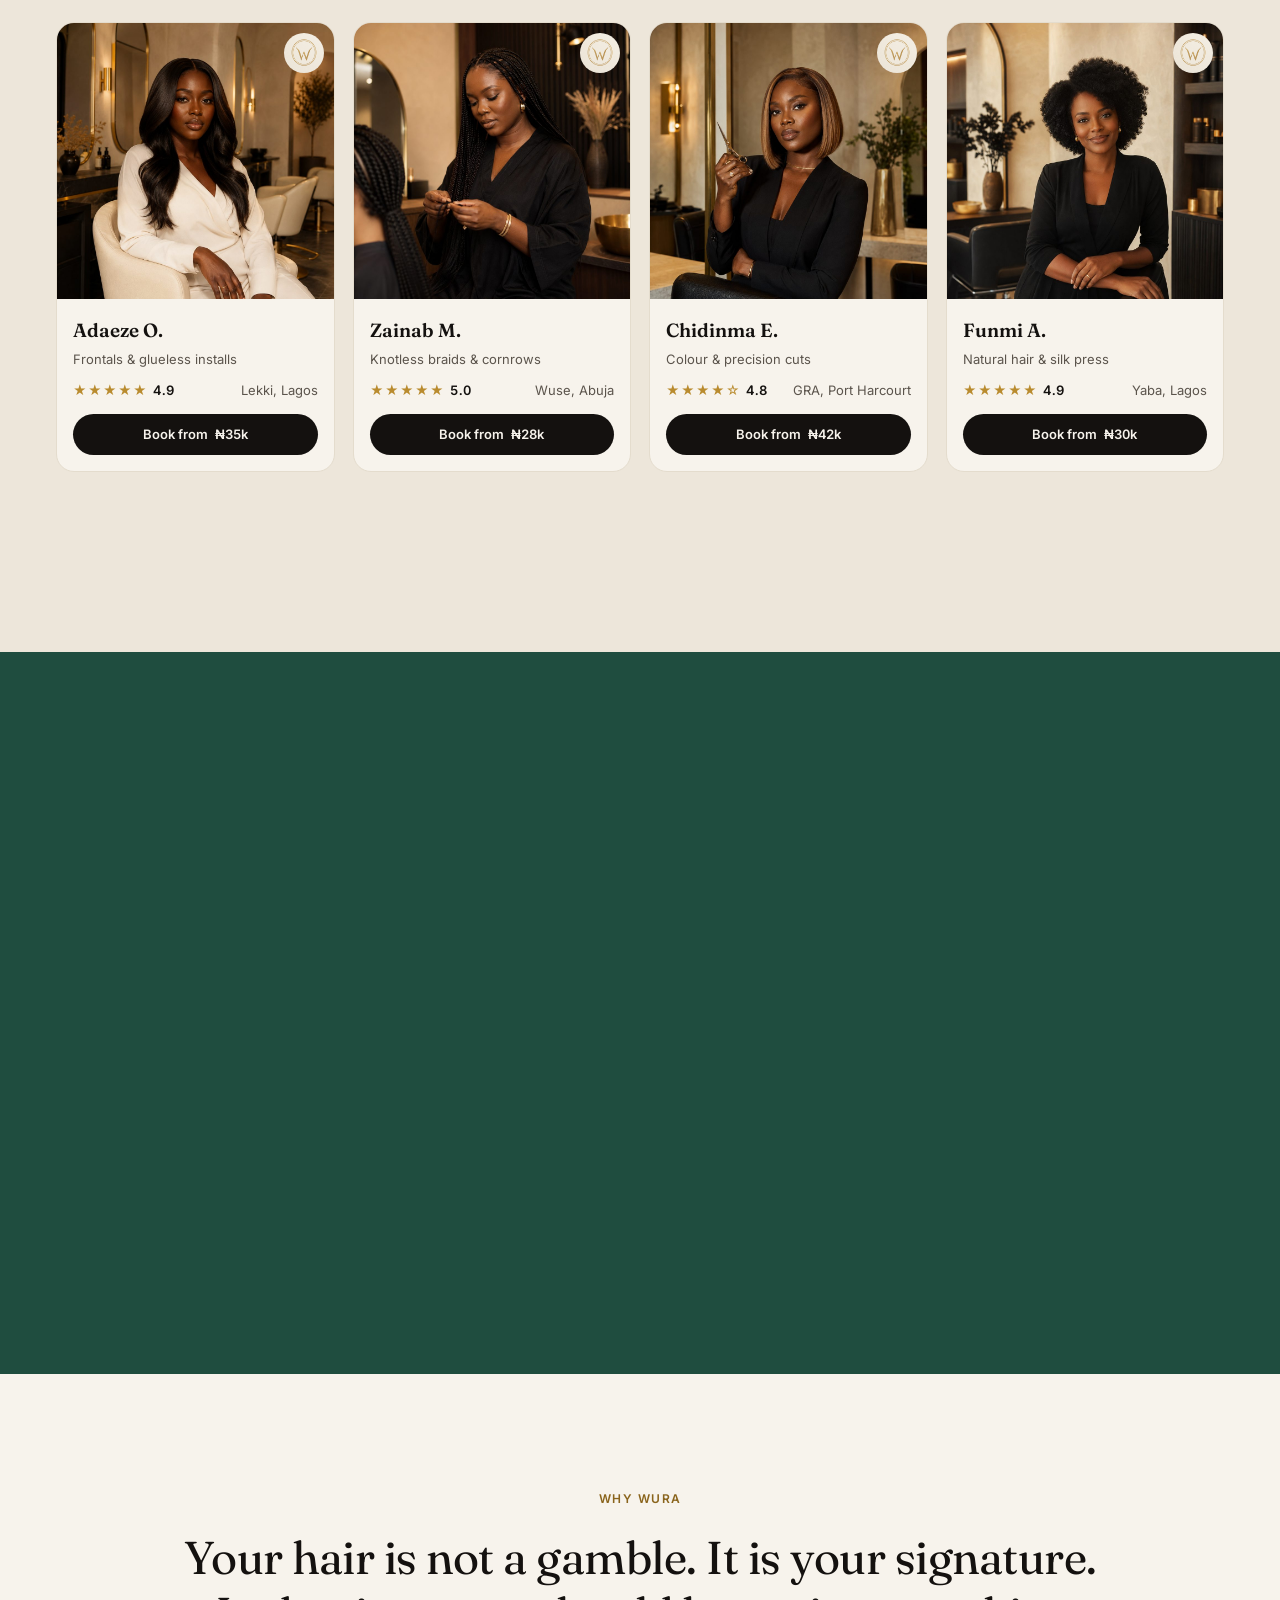
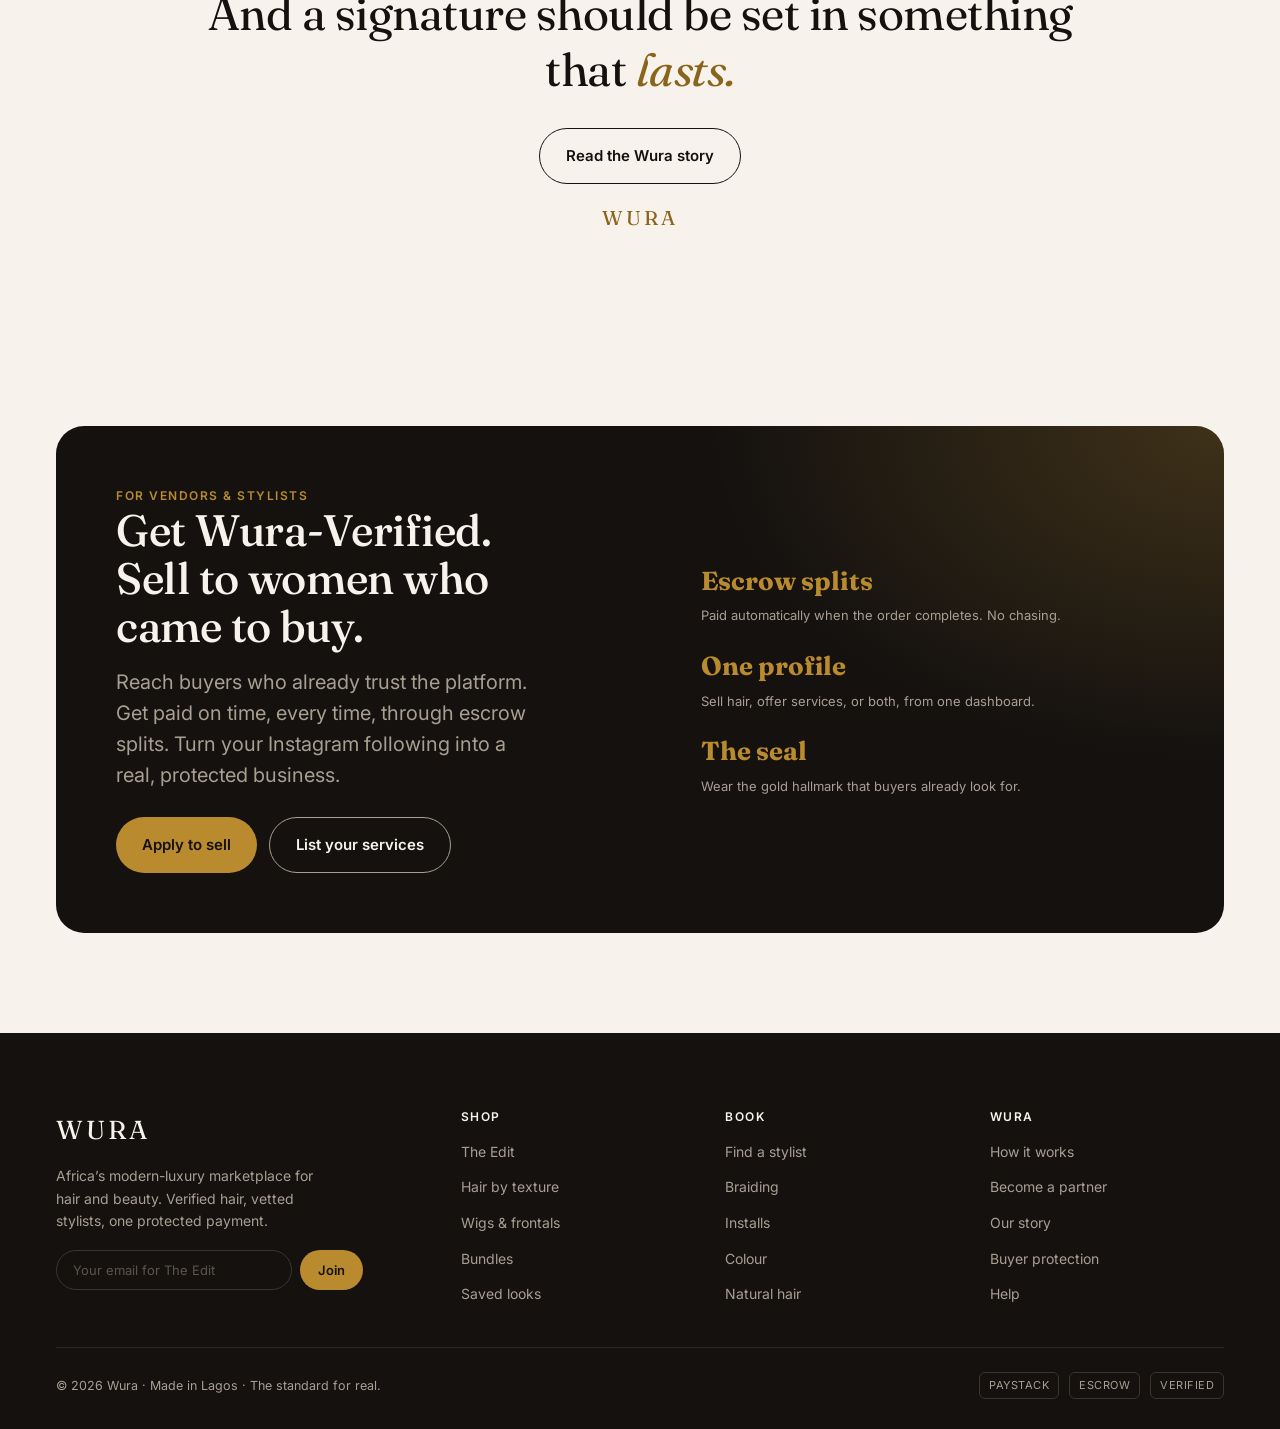
==== commit 50c27828: "Copy: remove em-dashes and AI tells, de-template eyebrows, smooth phrasing" ====
--- a/index.html
+++ b/index.html
@@ -3,8 +3,8 @@
 <head>
 <meta charset="UTF-8" />
 <meta name="viewport" content="width=device-width, initial-scale=1.0" />
-<title>WURA — The standard for real.</title>
-<meta name="description" content="WURA — a modern-luxury marketplace for African hair & beauty. See an editorial look, buy the exact verified hair, and book the matched stylist in one protected payment." />
+<title>WURA · The standard for real.</title>
+<meta name="description" content="WURA is a modern-luxury marketplace for African hair and beauty. See a look, buy the verified hair, and book the matched stylist in one protected payment." />
 <link rel="preconnect" href="https://fonts.googleapis.com" />
 <link rel="preconnect" href="https://fonts.gstatic.com" crossorigin />
 <link href="https://fonts.googleapis.com/css2?family=Fraunces:ital,opsz,wght@0,9..144,400;0,9..144,500;0,9..144,600;1,9..144,400&family=Inter:wght@400;500;600;700&display=swap" rel="stylesheet" />
@@ -53,23 +53,23 @@
 <!-- HERO -->
 <section class="hero"><div class="wrap"><div class="grid">
   <div class="copy">
-    <p class="eyebrow reveal">Modern-luxury hair & beauty · Verified</p>
+    <p class="eyebrow reveal">Hair & beauty, verified</p>
     <h1 class="display reveal d1">The standard<br>for real.</h1>
-    <p class="lead reveal d2">See a look worth wanting. Buy the exact hair — <b style="color:var(--obsidian);font-weight:600">verified</b>, never guessed. Book the stylist to lay it. One protected payment, from cart to crown. No "selling fast." No praying it shows up.</p>
+    <p class="lead reveal d2">See a look you love. Buy the exact hair, <b style="color:var(--obsidian);font-weight:600">verified</b> and real. Book the stylist to lay it. You pay once, and your money stays safe until you’re crowned. No "selling fast." No praying it shows up.</p>
     <div class="cta-row reveal d3">
-      <a href="looks.html" class="btn btn-premium">Buy the Look — protected <svg width="16" height="16" viewBox="0 0 24 24" fill="none" stroke="currentColor" stroke-width="2"><path d="M5 12h14M13 6l6 6-6 6" stroke-linecap="round" stroke-linejoin="round"/></svg></a>
+      <a href="looks.html" class="btn btn-premium">Buy the Look, protected <svg width="16" height="16" viewBox="0 0 24 24" fill="none" stroke="currentColor" stroke-width="2"><path d="M5 12h14M13 6l6 6-6 6" stroke-linecap="round" stroke-linejoin="round"/></svg></a>
       <a href="looks.html" class="btn btn-ghost">Explore the Edit</a>
     </div>
     <div class="trust-strip reveal d4">
       <img class="seal" src="assets/seal-ivory.png" alt="Wura-Verified seal" width="46" height="46"/>
-      <p><b>Wura-Verified.</b> Hair we’ve authenticated. Stylists we’ve met in person. Payment held safe until you say yes.</p>
+      <p><b>Wura-Verified.</b> We authenticate the hair and meet every stylist in person. Your payment stays safe until you say yes.</p>
     </div>
   </div>
   <div class="visual reveal d2">
     <img class="float-seal stamp" src="assets/seal-obsidian.png" alt="" />
     <figure class="ph develop"><img src="assets/hero-crown-turn.jpg" alt="A woman with a flawless body-wave install in warm Lagos light" /></figure>
     <div class="look-tag">
-      <div><div class="lt-meta">Buy the Look · Verified</div><div class="lt-title">The Lagos Glass — Body Wave 24″</div></div>
+      <div><div class="lt-meta">Buy the Look · Verified</div><div class="lt-title">The Lagos Glass · Body Wave 24″</div></div>
       <div class="lt-price tnum" data-ngn="₦248,000" data-usd="$162">₦248,000</div>
     </div>
   </div>
@@ -79,12 +79,12 @@
 <section class="promise" id="how"><div class="wrap">
   <div class="head reveal">
     <h2>Three steps to your crown. One protected payment.</h2>
-    <p class="lead" style="color:var(--stone);max-width:340px">The whole journey — the hair, and the hands that lay it — in one place. Your money safe the entire way.</p>
+    <p class="lead" style="color:var(--stone);max-width:340px">Buying the hair and booking the hands that lay it, all in one place. Your money stays safe the whole way.</p>
   </div>
   <div class="steps">
-    <div class="step reveal d1"><svg class="ic" viewBox="0 0 24 24" fill="none" stroke="currentColor" stroke-width="1.6"><path d="M2 12s3.5-7 10-7 10 7 10 7-3.5 7-10 7-10-7-10-7Z"/><circle cx="12" cy="12" r="3"/></svg><div class="n">01</div><h3>See the look</h3><p>Browse The Edit — looks styled on real hair, in real Lagos light. Save the ones worth wanting.</p></div>
-    <div class="step reveal d2"><svg class="ic" viewBox="0 0 24 24" fill="none" stroke="currentColor" stroke-width="1.6"><path d="M3.5 6h17l-1.5 8.5a2 2 0 0 1-2 1.6H7a2 2 0 0 1-2-1.6L3.5 6Z"/><circle cx="9" cy="20" r="1.4"/><circle cx="17" cy="20" r="1.4"/></svg><div class="n">02</div><h3>Buy the verified hair</h3><p>The exact unit, authenticated, from a vendor we’ve verified. Your money is held safe — never wired to a stranger and hoped on.</p></div>
-    <div class="step reveal d3"><svg class="ic" viewBox="0 0 24 24" fill="none" stroke="currentColor" stroke-width="1.6"><rect x="3" y="5" width="18" height="16" rx="2"/><path d="M3 9h18M8 3v4M16 3v4" stroke-linecap="round"/><path d="m9 14 2 2 4-4" stroke-linecap="round" stroke-linejoin="round"/></svg><div class="n">03</div><h3>Book the matched stylist</h3><p>A vetted stylist who can lay that exact look, near you. We release the funds only when your install is done — and you’re happy.</p></div>
+    <div class="step reveal d1"><svg class="ic" viewBox="0 0 24 24" fill="none" stroke="currentColor" stroke-width="1.6"><path d="M2 12s3.5-7 10-7 10 7 10 7-3.5 7-10 7-10-7-10-7Z"/><circle cx="12" cy="12" r="3"/></svg><div class="n">01</div><h3>See the look</h3><p>Browse The Edit. Looks styled on real hair, in real Lagos light. Save the ones worth wanting.</p></div>
+    <div class="step reveal d2"><svg class="ic" viewBox="0 0 24 24" fill="none" stroke="currentColor" stroke-width="1.6"><path d="M3.5 6h17l-1.5 8.5a2 2 0 0 1-2 1.6H7a2 2 0 0 1-2-1.6L3.5 6Z"/><circle cx="9" cy="20" r="1.4"/><circle cx="17" cy="20" r="1.4"/></svg><div class="n">02</div><h3>Buy the verified hair</h3><p>The exact unit, authenticated, from a vendor we’ve verified. Your money is held safe, not sent off to a stranger’s account.</p></div>
+    <div class="step reveal d3"><svg class="ic" viewBox="0 0 24 24" fill="none" stroke="currentColor" stroke-width="1.6"><rect x="3" y="5" width="18" height="16" rx="2"/><path d="M3 9h18M8 3v4M16 3v4" stroke-linecap="round"/><path d="m9 14 2 2 4-4" stroke-linecap="round" stroke-linejoin="round"/></svg><div class="n">03</div><h3>Book the matched stylist</h3><p>A vetted stylist who can lay that exact look, near you. We release the funds only once your install is done and you’re happy.</p></div>
   </div>
   <div class="footnote reveal"><svg width="18" height="18" viewBox="0 0 24 24" fill="none" stroke="var(--gold)" stroke-width="1.8"><path d="M12 2 4 5v6c0 5 3.4 8.5 8 11 4.6-2.5 8-6 8-11V5l-8-3Z"/><path d="m9 12 2 2 4-4" stroke-linecap="round" stroke-linejoin="round"/></svg> Held in escrow · Paid out on Paystack · Buyer protection on every order</div>
 </div></section>
@@ -94,16 +94,16 @@
   <div class="hairline reveal"></div>
   <div class="section-head" style="margin-top:14px">
     <div class="reveal"><p class="eyebrow">The Edit</p><h2>Looks worth wanting.</h2></div>
-    <p class="lead reveal d1">We don’t list products. We publish looks — each one a complete, shoppable, bookable crown.</p>
+    <p class="lead reveal d1">We don’t list products. We publish looks. Each one a complete crown, ready to shop and book.</p>
   </div>
   <div class="looks">
-    <article class="look-card reveal d1"><a href="product.html"><figure class="ph develop"><img src="assets/look-lagos-glass.jpg" alt="The Lagos Glass — body wave install"/><img class="card-seal" src="assets/seal-ivory.png" alt="" style="object-fit:contain"/></figure></a>
+    <article class="look-card reveal d1"><a href="product.html"><figure class="ph develop"><img src="assets/look-lagos-glass.jpg" alt="The Lagos Glass, body wave install"/><img class="card-seal" src="assets/seal-ivory.png" alt="" style="object-fit:contain"/></figure></a>
       <div class="lc-body"><div class="lc-cat">Wig Install · Body Wave</div><h3>The Lagos Glass</h3><p class="lc-items">24″ Burmese body wave, laid by a stylist we matched to you.</p>
       <div class="lc-foot"><div class="price"><span class="tnum" data-ngn="₦248,000" data-usd="$162">₦248,000</span></div><button class="heart" aria-label="Save look"><svg width="18" height="18" viewBox="0 0 24 24" fill="none" stroke="currentColor" stroke-width="1.8"><path d="M12 21s-7.5-4.6-10-9.3C.4 8 2 4.5 5.4 4.5 7.6 4.5 9 6 12 8.5 15-6 16.4 4.5 18.6 4.5 22 4.5 23.6 8 22 11.7 19.5 16.4 12 21 12 21Z" stroke-linejoin="round"/></svg></button></div></div></article>
-    <article class="look-card reveal d2"><a href="product.html"><figure class="ph develop"><img src="assets/look-ibadan-goddess.jpg" alt="Ìbàdàn Goddess — knotless braids"/><img class="card-seal" src="assets/seal-ivory.png" alt="" style="object-fit:contain"/></figure></a>
+    <article class="look-card reveal d2"><a href="product.html"><figure class="ph develop"><img src="assets/look-ibadan-goddess.jpg" alt="Ìbàdàn Goddess, knotless braids"/><img class="card-seal" src="assets/seal-ivory.png" alt="" style="object-fit:contain"/></figure></a>
       <div class="lc-body"><div class="lc-cat">Braiding · Knotless</div><h3>Ìbàdàn Goddess</h3><p class="lc-items">Premium pre-stretched braids, a full knotless set in five careful hours.</p>
       <div class="lc-foot"><div class="price"><s class="tnum" data-ngn="₦95,000" data-usd="$62">₦95,000</s><span class="tnum" data-ngn="₦78,000" data-usd="$51">₦78,000</span></div><button class="heart" aria-label="Save look"><svg width="18" height="18" viewBox="0 0 24 24" fill="none" stroke="currentColor" stroke-width="1.8"><path d="M12 21s-7.5-4.6-10-9.3C.4 8 2 4.5 5.4 4.5 7.6 4.5 9 6 12 8.5 15-6 16.4 4.5 18.6 4.5 22 4.5 23.6 8 22 11.7 19.5 16.4 12 21 12 21Z" stroke-linejoin="round"/></svg></button></div></div></article>
-    <article class="look-card reveal d3"><a href="product.html"><figure class="ph develop"><img src="assets/look-honey-dusk.jpg" alt="Honey Dusk — glueless honey lace bob"/><img class="card-seal" src="assets/seal-ivory.png" alt="" style="object-fit:contain"/></figure></a>
+    <article class="look-card reveal d3"><a href="product.html"><figure class="ph develop"><img src="assets/look-honey-dusk.jpg" alt="Honey Dusk, glueless honey lace bob"/><img class="card-seal" src="assets/seal-ivory.png" alt="" style="object-fit:contain"/></figure></a>
       <div class="lc-body"><div class="lc-cat">Colour + Cut · Glueless</div><h3>Honey Dusk</h3><p class="lc-items">A glueless HD-lace bob, hand-tinted honey, styled to fall.</p>
       <div class="lc-foot"><div class="price"><span class="tnum" data-ngn="₦184,000" data-usd="$120">₦184,000</span></div><button class="heart" aria-label="Save look"><svg width="18" height="18" viewBox="0 0 24 24" fill="none" stroke="currentColor" stroke-width="1.8"><path d="M12 21s-7.5-4.6-10-9.3C.4 8 2 4.5 5.4 4.5 7.6 4.5 9 6 12 8.5 15-6 16.4 4.5 18.6 4.5 22 4.5 23.6 8 22 11.7 19.5 16.4 12 21 12 21Z" stroke-linejoin="round"/></svg></button></div></div></article>
   </div>
@@ -126,12 +126,12 @@
 <!-- STYLISTS -->
 <section class="stylists-bg" style="padding:clamp(50px,7vw,90px) 0" id="stylists"><div class="wrap">
   <div class="hairline reveal"></div>
-  <div class="section-head" style="margin-top:14px"><div class="reveal"><p class="eyebrow">Wura-Verified stylists</p><h2>Book a vetted chair.</h2></div><p class="lead reveal d1">Met and vetted in person. Reviewed by women who actually sat in the chair. Paid only when your install is done.</p></div>
+  <div class="section-head" style="margin-top:14px"><div class="reveal"><p class="eyebrow">Wura-Verified stylists</p><h2>Book a vetted chair.</h2></div><p class="lead reveal d1">We meet every stylist in person, and the reviews come only from women who actually sat in the chair. You pay when your install is done.</p></div>
   <div class="sty-grid">
-    <article class="sty-card reveal d1"><div class="photo"><figure class="ph develop"><img src="assets/stylist-adaeze.jpg" alt="Adaeze"/></figure><img class="vbadge" src="assets/seal-ivory.png" alt="Verified"/></div><div class="body"><div class="name">Adaeze O.</div><div class="spec">Frontals & glueless installs</div><div class="meta"><span class="stars">★★★★★ <b class="tnum" style="color:var(--obsidian)">4.9</b></span><span class="loc">Lekki, Lagos</span></div><a href="stylist.html" class="btn btn-dark btn-sm btn-block">Book — from <span class="tnum" data-ngn="₦35k" data-usd="$23">₦35k</span></a></div></article>
-    <article class="sty-card reveal d2"><div class="photo"><figure class="ph develop"><img src="assets/stylist-zainab.jpg" alt="Zainab"/></figure><img class="vbadge" src="assets/seal-ivory.png" alt="Verified"/></div><div class="body"><div class="name">Zainab M.</div><div class="spec">Knotless braids & cornrows</div><div class="meta"><span class="stars">★★★★★ <b class="tnum" style="color:var(--obsidian)">5.0</b></span><span class="loc">Wuse, Abuja</span></div><a href="stylist.html" class="btn btn-dark btn-sm btn-block">Book — from <span class="tnum" data-ngn="₦28k" data-usd="$18">₦28k</span></a></div></article>
-    <article class="sty-card reveal d3"><div class="photo"><figure class="ph develop"><img src="assets/stylist-chidinma.jpg" alt="Chidinma"/></figure><img class="vbadge" src="assets/seal-ivory.png" alt="Verified"/></div><div class="body"><div class="name">Chidinma E.</div><div class="spec">Colour & precision cuts</div><div class="meta"><span class="stars">★★★★☆ <b class="tnum" style="color:var(--obsidian)">4.8</b></span><span class="loc">GRA, Port Harcourt</span></div><a href="stylist.html" class="btn btn-dark btn-sm btn-block">Book — from <span class="tnum" data-ngn="₦42k" data-usd="$27">₦42k</span></a></div></article>
-    <article class="sty-card reveal d4"><div class="photo"><figure class="ph develop"><img src="assets/stylist-funmi.jpg" alt="Funmi"/></figure><img class="vbadge" src="assets/seal-ivory.png" alt="Verified"/></div><div class="body"><div class="name">Funmi A.</div><div class="spec">Natural hair & silk press</div><div class="meta"><span class="stars">★★★★★ <b class="tnum" style="color:var(--obsidian)">4.9</b></span><span class="loc">Yaba, Lagos</span></div><a href="stylist.html" class="btn btn-dark btn-sm btn-block">Book — from <span class="tnum" data-ngn="₦30k" data-usd="$20">₦30k</span></a></div></article>
+    <article class="sty-card reveal d1"><div class="photo"><figure class="ph develop"><img src="assets/stylist-adaeze.jpg" alt="Adaeze"/></figure><img class="vbadge" src="assets/seal-ivory.png" alt="Verified"/></div><div class="body"><div class="name">Adaeze O.</div><div class="spec">Frontals & glueless installs</div><div class="meta"><span class="stars">★★★★★ <b class="tnum" style="color:var(--obsidian)">4.9</b></span><span class="loc">Lekki, Lagos</span></div><a href="stylist.html" class="btn btn-dark btn-sm btn-block">Book from <span class="tnum" data-ngn="₦35k" data-usd="$23">₦35k</span></a></div></article>
+    <article class="sty-card reveal d2"><div class="photo"><figure class="ph develop"><img src="assets/stylist-zainab.jpg" alt="Zainab"/></figure><img class="vbadge" src="assets/seal-ivory.png" alt="Verified"/></div><div class="body"><div class="name">Zainab M.</div><div class="spec">Knotless braids & cornrows</div><div class="meta"><span class="stars">★★★★★ <b class="tnum" style="color:var(--obsidian)">5.0</b></span><span class="loc">Wuse, Abuja</span></div><a href="stylist.html" class="btn btn-dark btn-sm btn-block">Book from <span class="tnum" data-ngn="₦28k" data-usd="$18">₦28k</span></a></div></article>
+    <article class="sty-card reveal d3"><div class="photo"><figure class="ph develop"><img src="assets/stylist-chidinma.jpg" alt="Chidinma"/></figure><img class="vbadge" src="assets/seal-ivory.png" alt="Verified"/></div><div class="body"><div class="name">Chidinma E.</div><div class="spec">Colour & precision cuts</div><div class="meta"><span class="stars">★★★★☆ <b class="tnum" style="color:var(--obsidian)">4.8</b></span><span class="loc">GRA, Port Harcourt</span></div><a href="stylist.html" class="btn btn-dark btn-sm btn-block">Book from <span class="tnum" data-ngn="₦42k" data-usd="$27">₦42k</span></a></div></article>
+    <article class="sty-card reveal d4"><div class="photo"><figure class="ph develop"><img src="assets/stylist-funmi.jpg" alt="Funmi"/></figure><img class="vbadge" src="assets/seal-ivory.png" alt="Verified"/></div><div class="body"><div class="name">Funmi A.</div><div class="spec">Natural hair & silk press</div><div class="meta"><span class="stars">★★★★★ <b class="tnum" style="color:var(--obsidian)">4.9</b></span><span class="loc">Yaba, Lagos</span></div><a href="stylist.html" class="btn btn-dark btn-sm btn-block">Book from <span class="tnum" data-ngn="₦30k" data-usd="$20">₦30k</span></a></div></article>
   </div>
   <div style="text-align:center;margin-top:34px" class="reveal"><a href="stylists.html" class="btn btn-ghost">See all stylists</a></div>
 </div></section>
@@ -141,10 +141,10 @@
   <div class="reveal">
     <p class="eyebrow" style="color:var(--gold)">How your money stays safe</p>
     <h2>Your payment is held<br>until you say yes.</h2>
-    <p class="lead">No more sending money to a stranger’s account and praying. Every naira sits in escrow — released to your vendor and stylist only when you’re happy.</p>
+    <p class="lead">No more sending money to a stranger’s account and praying. Every naira sits in escrow, and reaches your vendor and stylist only when you’re happy.</p>
     <ul class="escrow-steps">
       <li><span class="dot">1</span><div><b>You pay once.</b><p>One protected payment covers the hair and the install.</p></div></li>
-      <li><span class="dot">2</span><div><b>We hold it in escrow.</b><p>Your money is held safe — not sent — while the hair ships and the chair is booked.</p></div></li>
+      <li><span class="dot">2</span><div><b>We hold it in escrow.</b><p>Your money is held safe, not sent, while the hair ships and the chair is booked.</p></div></li>
       <li><span class="dot">3</span><div><b>You confirm, we release.</b><p>Happy with your crown? Funds release to your vendor and stylist. Not happy? Open a dispute and we step in.</p></div></li>
     </ul>
   </div>
@@ -160,8 +160,8 @@
 
 <!-- MANIFESTO -->
 <section class="manifesto" id="account"><div class="wrap">
-  <p class="eyebrow reveal">Our promise</p>
-  <blockquote class="quote reveal d1">Your hair is not a gamble. It is your signature — and a signature should be set in something that <em>lasts.</em></blockquote>
+  <p class="eyebrow reveal">Why Wura</p>
+  <blockquote class="quote reveal d1">Your hair is not a gamble. It is your signature. And a signature should be set in something that <em>lasts.</em></blockquote>
   <a href="about.html" class="btn btn-ghost reveal d2" style="margin-top:8px">Read the Wura story</a>
   <div class="sig reveal d2">WURA</div>
 </div></section>
@@ -175,8 +175,8 @@
     <div style="display:flex;gap:12px;flex-wrap:wrap"><a href="#" class="btn btn-gold">Apply to sell</a><a href="#" class="btn btn-ghost" style="border-color:var(--stone);color:var(--ivory)">List your services</a></div>
   </div>
   <div class="stats">
-    <div class="stat"><b>Escrow splits</b><span>Paid automatically when the order completes — no chasing.</span></div>
-    <div class="stat"><b>One profile</b><span>Sell hair, offer services, or both — from a single dashboard.</span></div>
+    <div class="stat"><b>Escrow splits</b><span>Paid automatically when the order completes. No chasing.</span></div>
+    <div class="stat"><b>One profile</b><span>Sell hair, offer services, or both, from one dashboard.</span></div>
     <div class="stat"><b>The seal</b><span>Wear the gold hallmark that buyers already look for.</span></div>
   </div>
 </div></div></section>
@@ -196,8 +196,8 @@
 <!-- sticky buy bar -->
 <div class="buybar" id="buybar"><div class="inner"><div class="card">
   <img class="seal" src="assets/seal-obsidian.png" alt=""/>
-  <div class="txt"><div class="t">The Lagos Glass — Body Wave 24″ + install</div><div class="s">Protected · Held safe until you confirm</div></div>
-  <a href="product.html" class="btn btn-gold btn-sm" data-buy><span class="lng">Buy the Look — </span><span class="tnum" data-ngn="₦248,000" data-usd="$162">₦248,000</span></a>
+  <div class="txt"><div class="t">The Lagos Glass · Body Wave 24″ + install</div><div class="s">Protected · Held safe until you confirm</div></div>
+  <a href="product.html" class="btn btn-gold btn-sm" data-buy><span class="lng">Buy the Look · </span><span class="tnum" data-ngn="₦248,000" data-usd="$162">₦248,000</span></a>
 </div></div></div>
 
 <div class="toast" id="toast"><svg width="16" height="16" viewBox="0 0 24 24" fill="none" stroke="var(--gold)" stroke-width="2"><path d="m5 13 4 4L19 7" stroke-linecap="round" stroke-linejoin="round"/></svg><span>Saved</span></div>
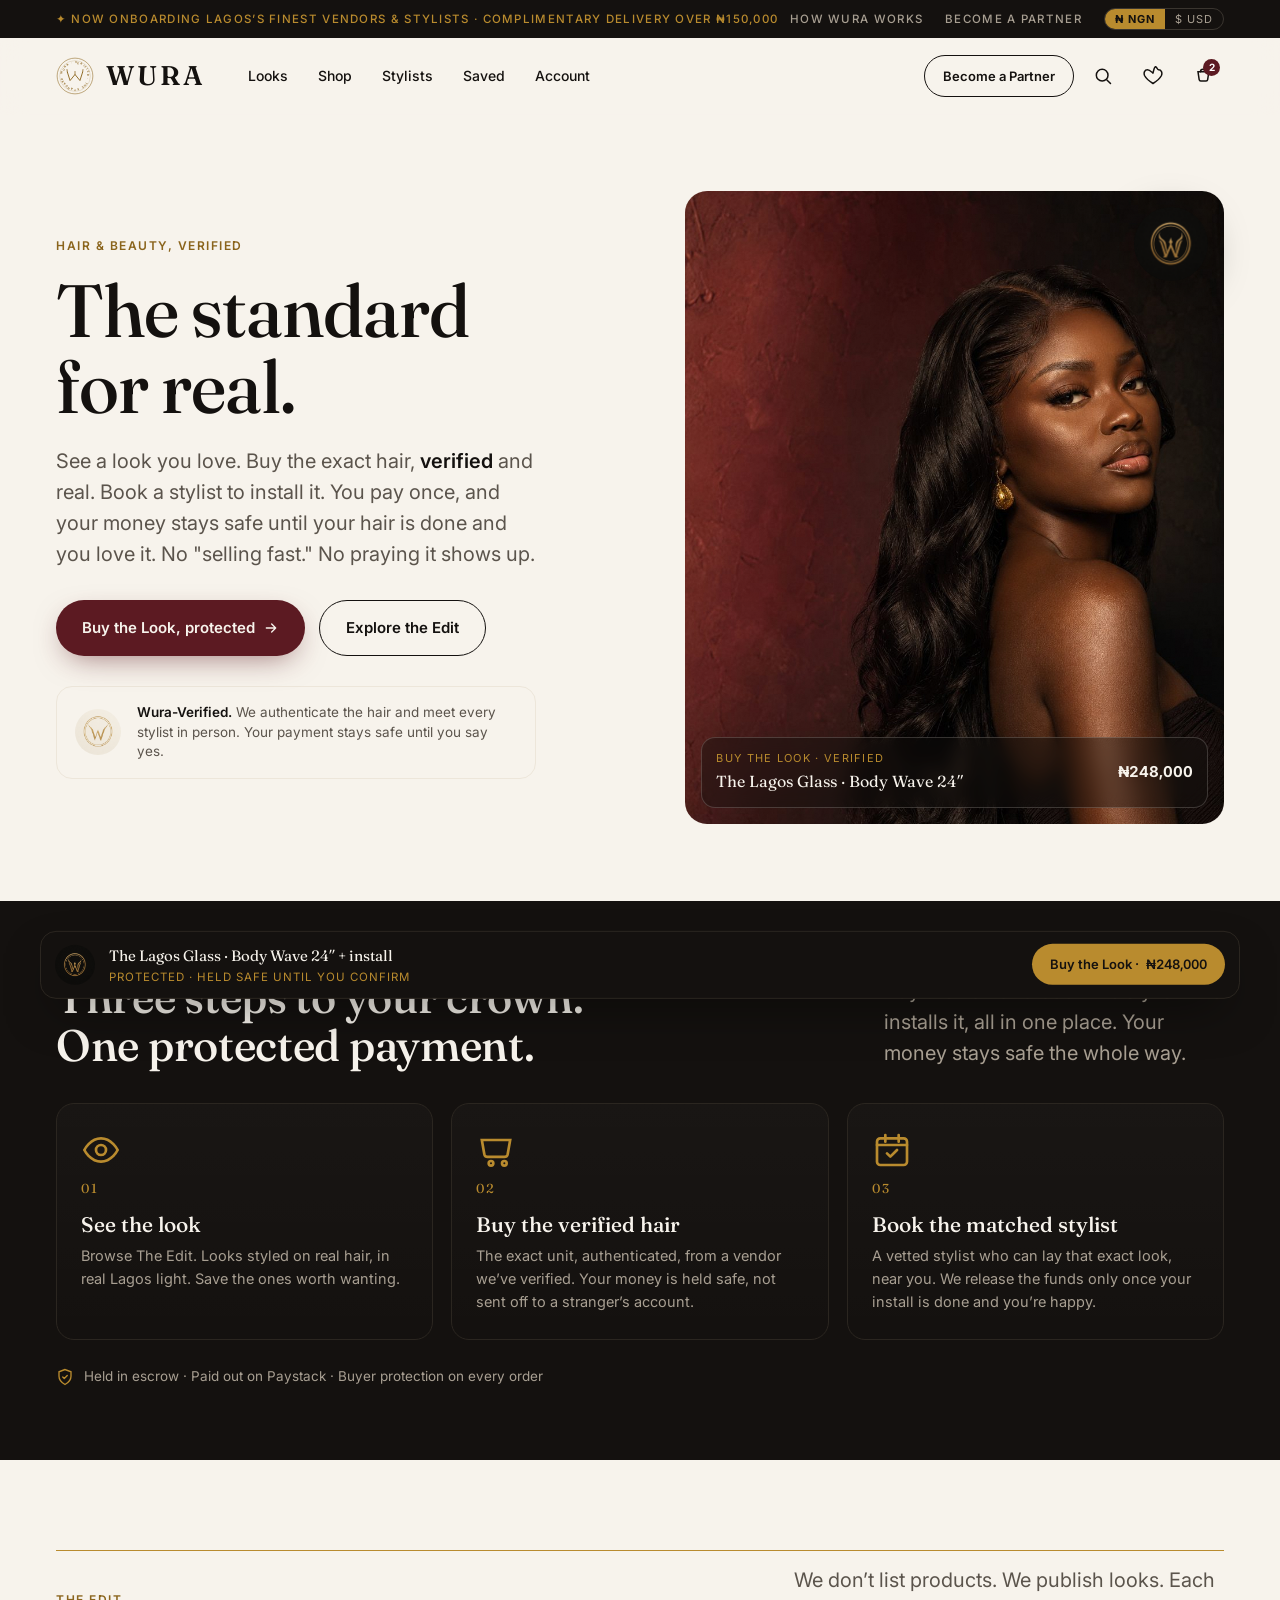
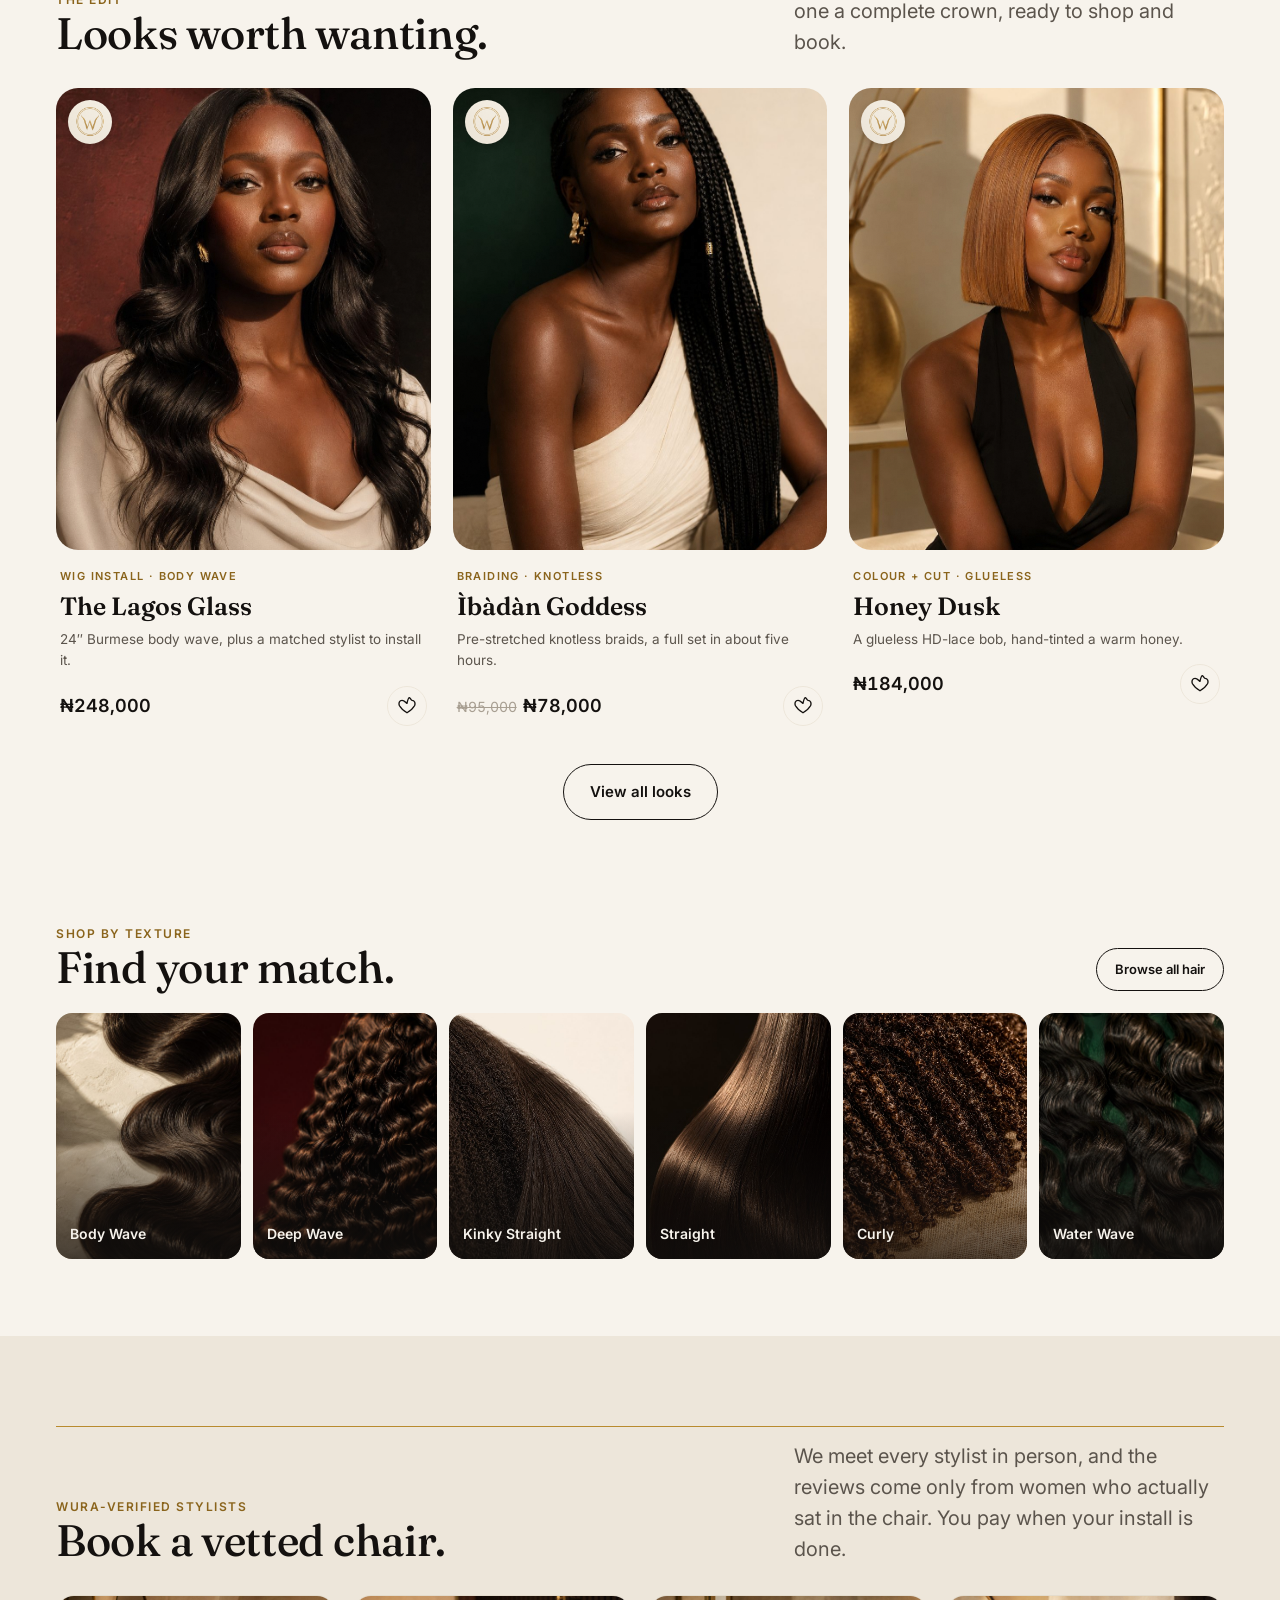
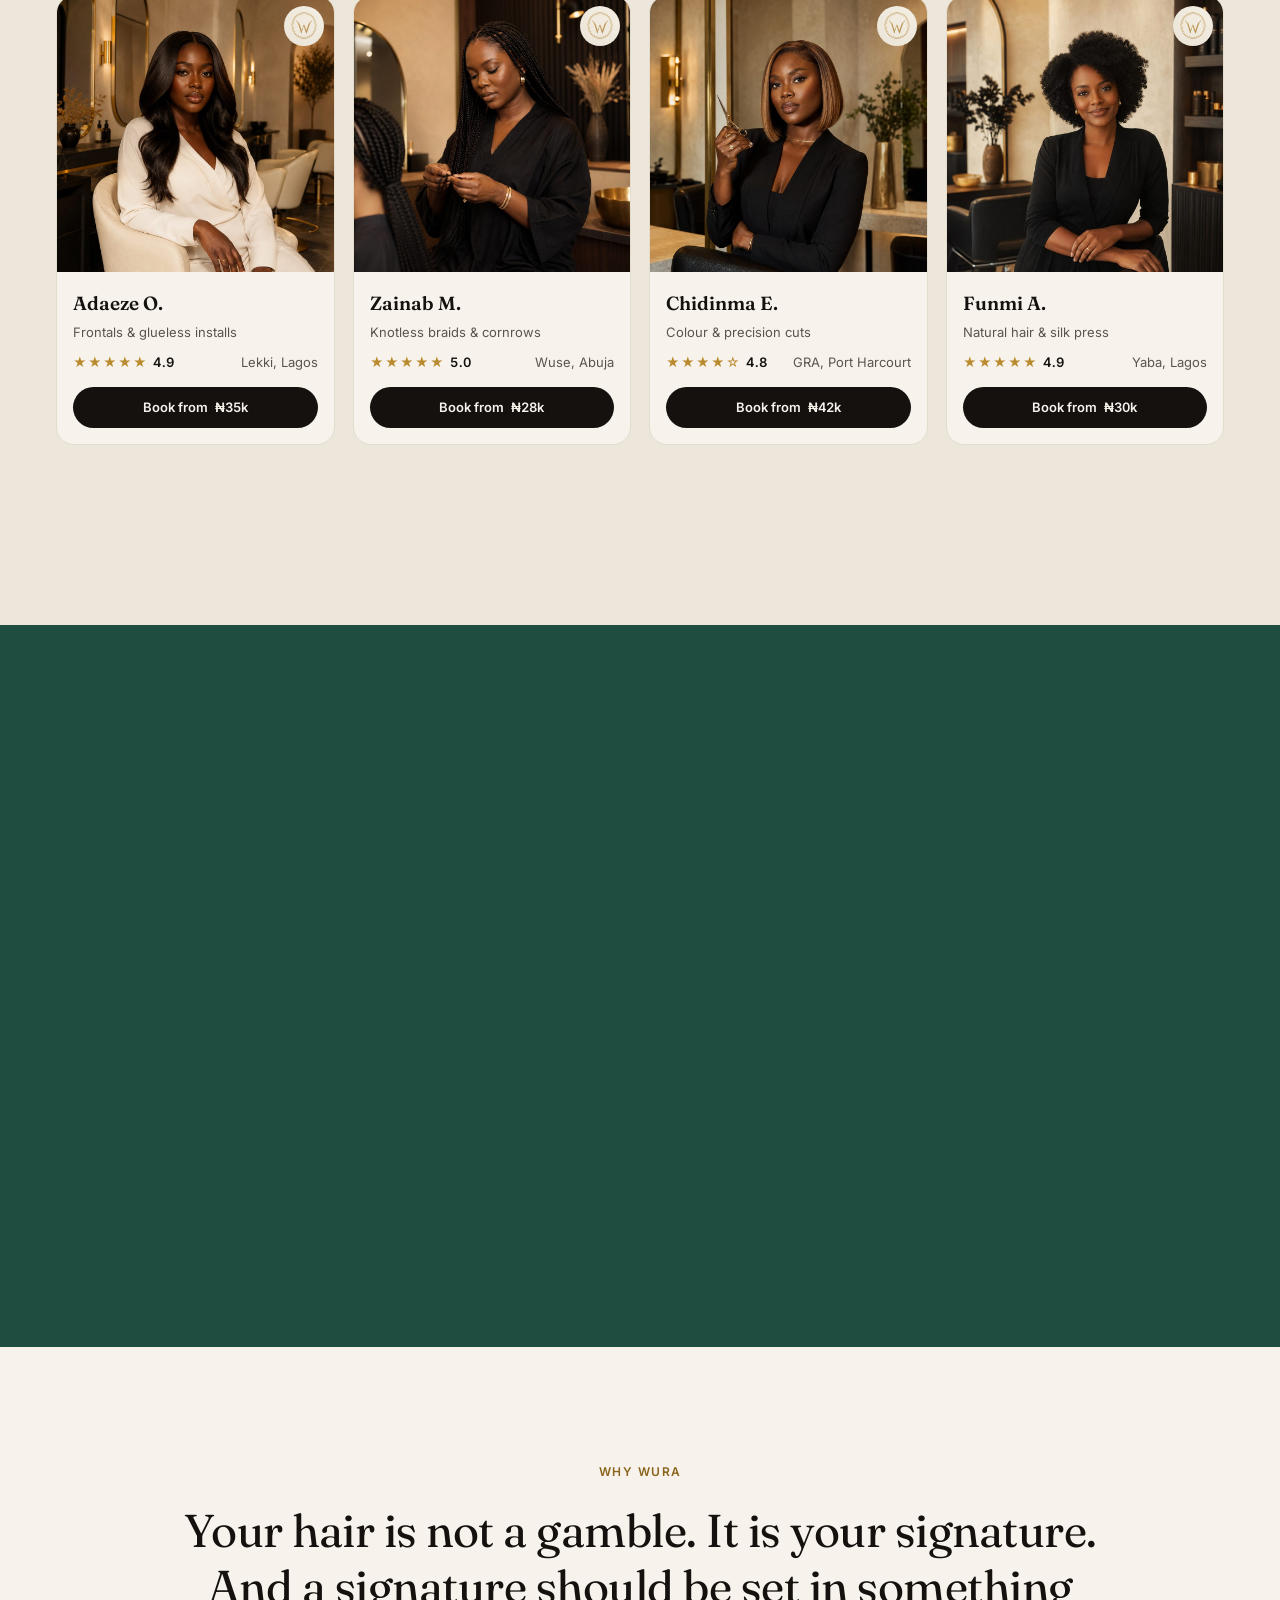
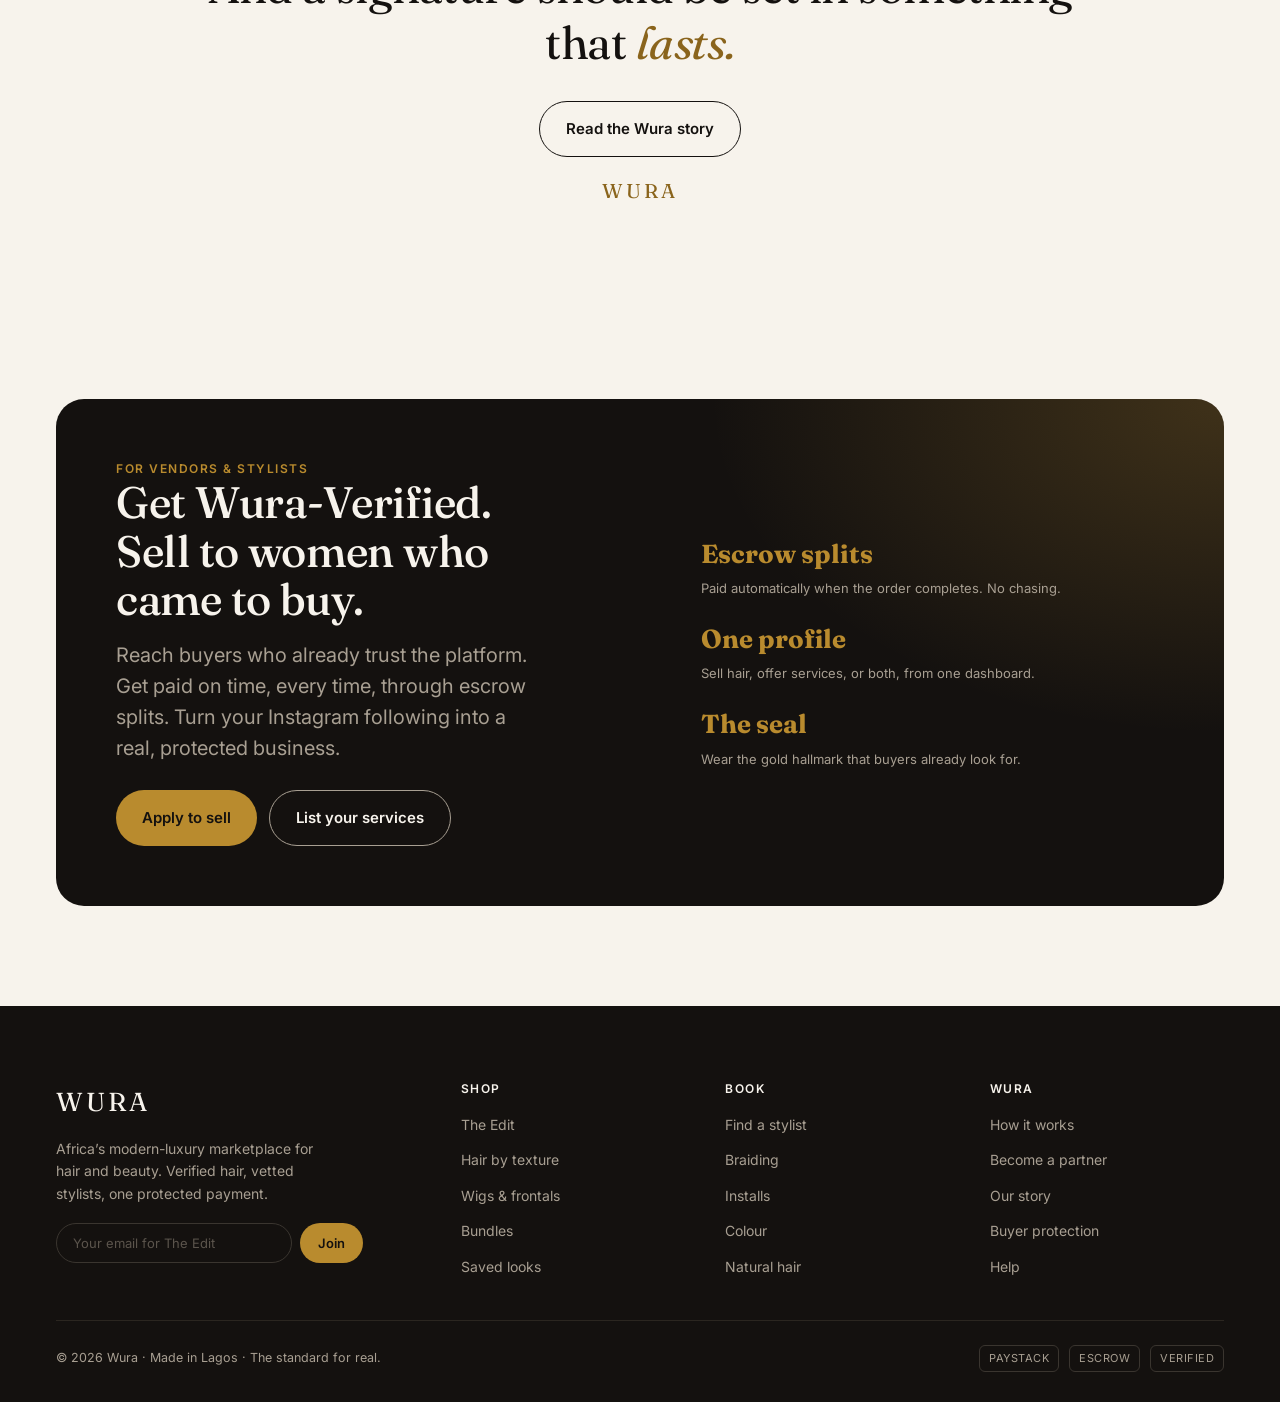
==== commit 0cc7ccd4: "Copy: clarity pass - cut vague/clever lines that did not serve the buyer" ====
--- a/index.html
+++ b/index.html
@@ -55,7 +55,7 @@
   <div class="copy">
     <p class="eyebrow reveal">Hair & beauty, verified</p>
     <h1 class="display reveal d1">The standard<br>for real.</h1>
-    <p class="lead reveal d2">See a look you love. Buy the exact hair, <b style="color:var(--obsidian);font-weight:600">verified</b> and real. Book the stylist to lay it. You pay once, and your money stays safe until you’re crowned. No "selling fast." No praying it shows up.</p>
+    <p class="lead reveal d2">See a look you love. Buy the exact hair, <b style="color:var(--obsidian);font-weight:600">verified</b> and real. Book a stylist to install it. You pay once, and your money stays safe until your hair is done and you love it. No "selling fast." No praying it shows up.</p>
     <div class="cta-row reveal d3">
       <a href="looks.html" class="btn btn-premium">Buy the Look, protected <svg width="16" height="16" viewBox="0 0 24 24" fill="none" stroke="currentColor" stroke-width="2"><path d="M5 12h14M13 6l6 6-6 6" stroke-linecap="round" stroke-linejoin="round"/></svg></a>
       <a href="looks.html" class="btn btn-ghost">Explore the Edit</a>
@@ -79,7 +79,7 @@
 <section class="promise" id="how"><div class="wrap">
   <div class="head reveal">
     <h2>Three steps to your crown. One protected payment.</h2>
-    <p class="lead" style="color:var(--stone);max-width:340px">Buying the hair and booking the hands that lay it, all in one place. Your money stays safe the whole way.</p>
+    <p class="lead" style="color:var(--stone);max-width:340px">Buy the hair and book the stylist who installs it, all in one place. Your money stays safe the whole way.</p>
   </div>
   <div class="steps">
     <div class="step reveal d1"><svg class="ic" viewBox="0 0 24 24" fill="none" stroke="currentColor" stroke-width="1.6"><path d="M2 12s3.5-7 10-7 10 7 10 7-3.5 7-10 7-10-7-10-7Z"/><circle cx="12" cy="12" r="3"/></svg><div class="n">01</div><h3>See the look</h3><p>Browse The Edit. Looks styled on real hair, in real Lagos light. Save the ones worth wanting.</p></div>
@@ -98,13 +98,13 @@
   </div>
   <div class="looks">
     <article class="look-card reveal d1"><a href="product.html"><figure class="ph develop"><img src="assets/look-lagos-glass.jpg" alt="The Lagos Glass, body wave install"/><img class="card-seal" src="assets/seal-ivory.png" alt="" style="object-fit:contain"/></figure></a>
-      <div class="lc-body"><div class="lc-cat">Wig Install · Body Wave</div><h3>The Lagos Glass</h3><p class="lc-items">24″ Burmese body wave, laid by a stylist we matched to you.</p>
+      <div class="lc-body"><div class="lc-cat">Wig Install · Body Wave</div><h3>The Lagos Glass</h3><p class="lc-items">24″ Burmese body wave, plus a matched stylist to install it.</p>
       <div class="lc-foot"><div class="price"><span class="tnum" data-ngn="₦248,000" data-usd="$162">₦248,000</span></div><button class="heart" aria-label="Save look"><svg width="18" height="18" viewBox="0 0 24 24" fill="none" stroke="currentColor" stroke-width="1.8"><path d="M12 21s-7.5-4.6-10-9.3C.4 8 2 4.5 5.4 4.5 7.6 4.5 9 6 12 8.5 15-6 16.4 4.5 18.6 4.5 22 4.5 23.6 8 22 11.7 19.5 16.4 12 21 12 21Z" stroke-linejoin="round"/></svg></button></div></div></article>
     <article class="look-card reveal d2"><a href="product.html"><figure class="ph develop"><img src="assets/look-ibadan-goddess.jpg" alt="Ìbàdàn Goddess, knotless braids"/><img class="card-seal" src="assets/seal-ivory.png" alt="" style="object-fit:contain"/></figure></a>
-      <div class="lc-body"><div class="lc-cat">Braiding · Knotless</div><h3>Ìbàdàn Goddess</h3><p class="lc-items">Premium pre-stretched braids, a full knotless set in five careful hours.</p>
+      <div class="lc-body"><div class="lc-cat">Braiding · Knotless</div><h3>Ìbàdàn Goddess</h3><p class="lc-items">Pre-stretched knotless braids, a full set in about five hours.</p>
       <div class="lc-foot"><div class="price"><s class="tnum" data-ngn="₦95,000" data-usd="$62">₦95,000</s><span class="tnum" data-ngn="₦78,000" data-usd="$51">₦78,000</span></div><button class="heart" aria-label="Save look"><svg width="18" height="18" viewBox="0 0 24 24" fill="none" stroke="currentColor" stroke-width="1.8"><path d="M12 21s-7.5-4.6-10-9.3C.4 8 2 4.5 5.4 4.5 7.6 4.5 9 6 12 8.5 15-6 16.4 4.5 18.6 4.5 22 4.5 23.6 8 22 11.7 19.5 16.4 12 21 12 21Z" stroke-linejoin="round"/></svg></button></div></div></article>
     <article class="look-card reveal d3"><a href="product.html"><figure class="ph develop"><img src="assets/look-honey-dusk.jpg" alt="Honey Dusk, glueless honey lace bob"/><img class="card-seal" src="assets/seal-ivory.png" alt="" style="object-fit:contain"/></figure></a>
-      <div class="lc-body"><div class="lc-cat">Colour + Cut · Glueless</div><h3>Honey Dusk</h3><p class="lc-items">A glueless HD-lace bob, hand-tinted honey, styled to fall.</p>
+      <div class="lc-body"><div class="lc-cat">Colour + Cut · Glueless</div><h3>Honey Dusk</h3><p class="lc-items">A glueless HD-lace bob, hand-tinted a warm honey.</p>
       <div class="lc-foot"><div class="price"><span class="tnum" data-ngn="₦184,000" data-usd="$120">₦184,000</span></div><button class="heart" aria-label="Save look"><svg width="18" height="18" viewBox="0 0 24 24" fill="none" stroke="currentColor" stroke-width="1.8"><path d="M12 21s-7.5-4.6-10-9.3C.4 8 2 4.5 5.4 4.5 7.6 4.5 9 6 12 8.5 15-6 16.4 4.5 18.6 4.5 22 4.5 23.6 8 22 11.7 19.5 16.4 12 21 12 21Z" stroke-linejoin="round"/></svg></button></div></div></article>
   </div>
   <div style="text-align:center;margin-top:34px" class="reveal"><a href="looks.html" class="btn btn-ghost">View all looks</a></div>
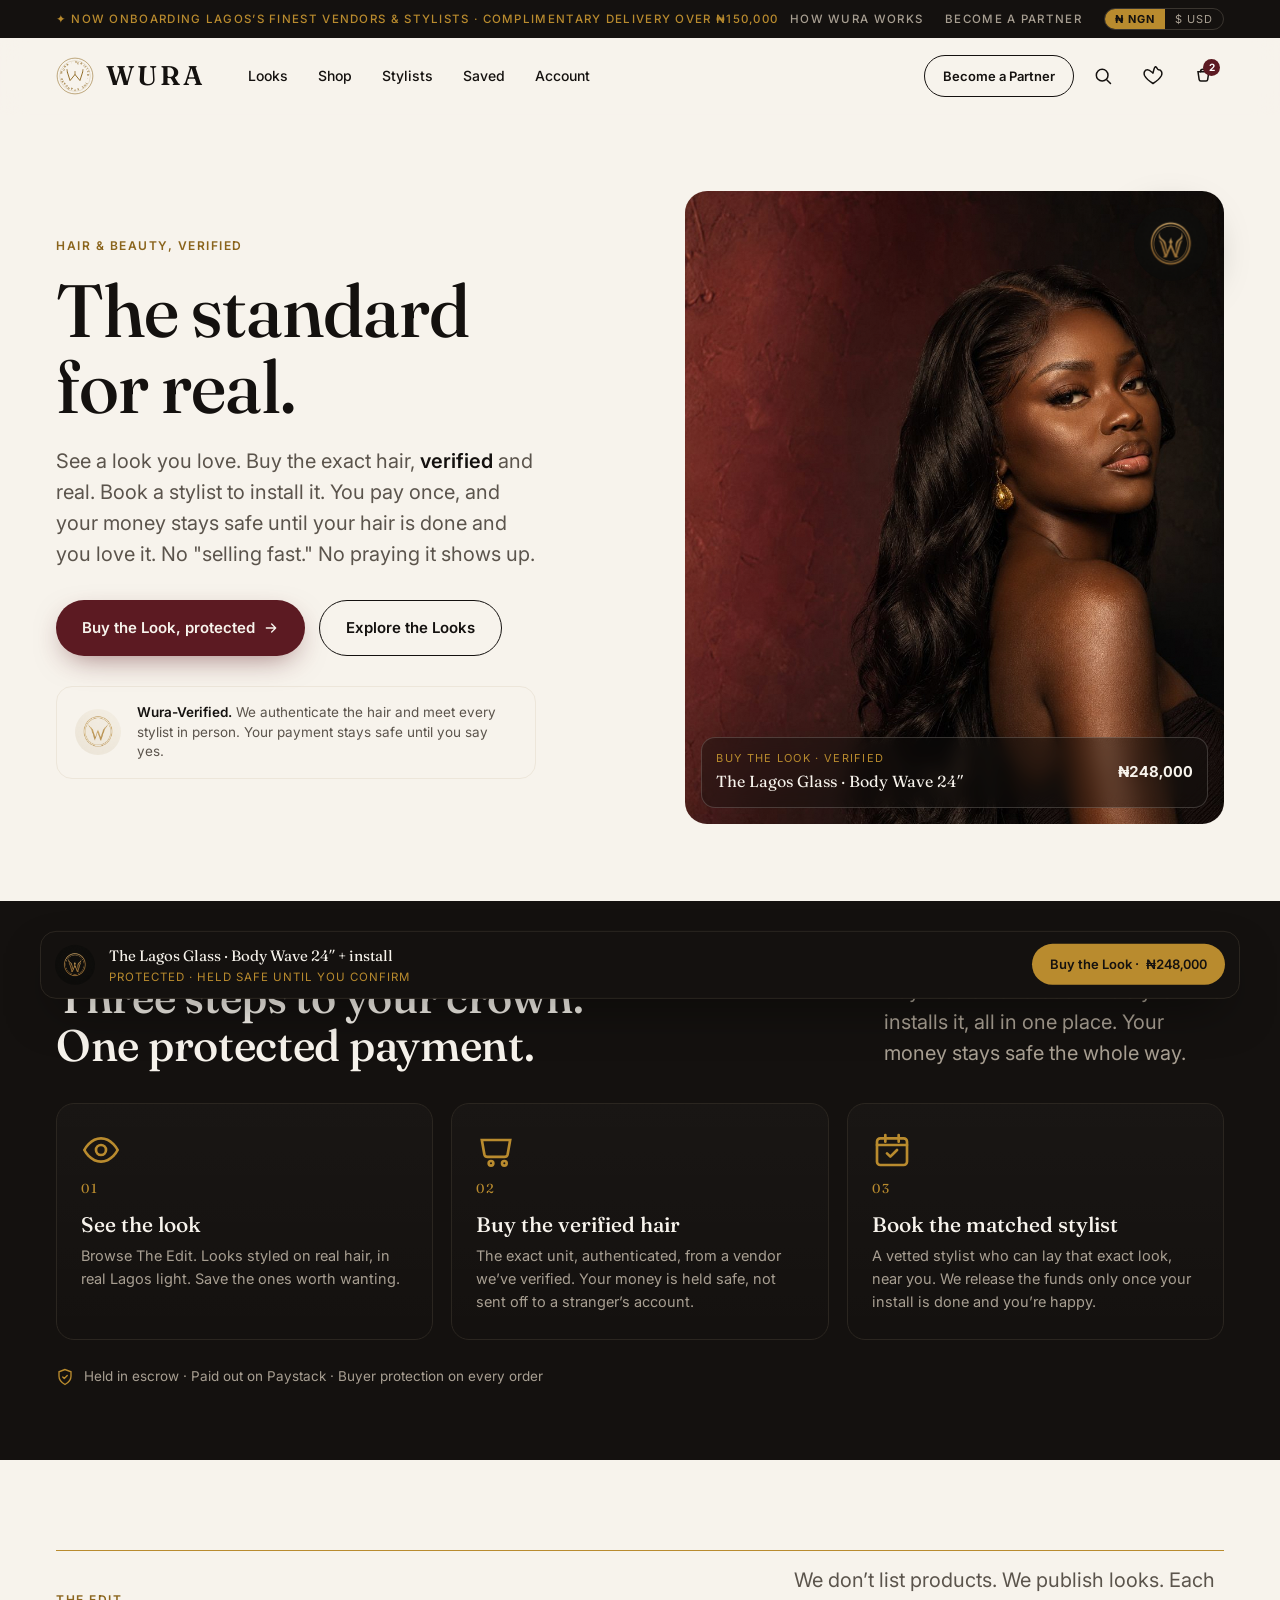
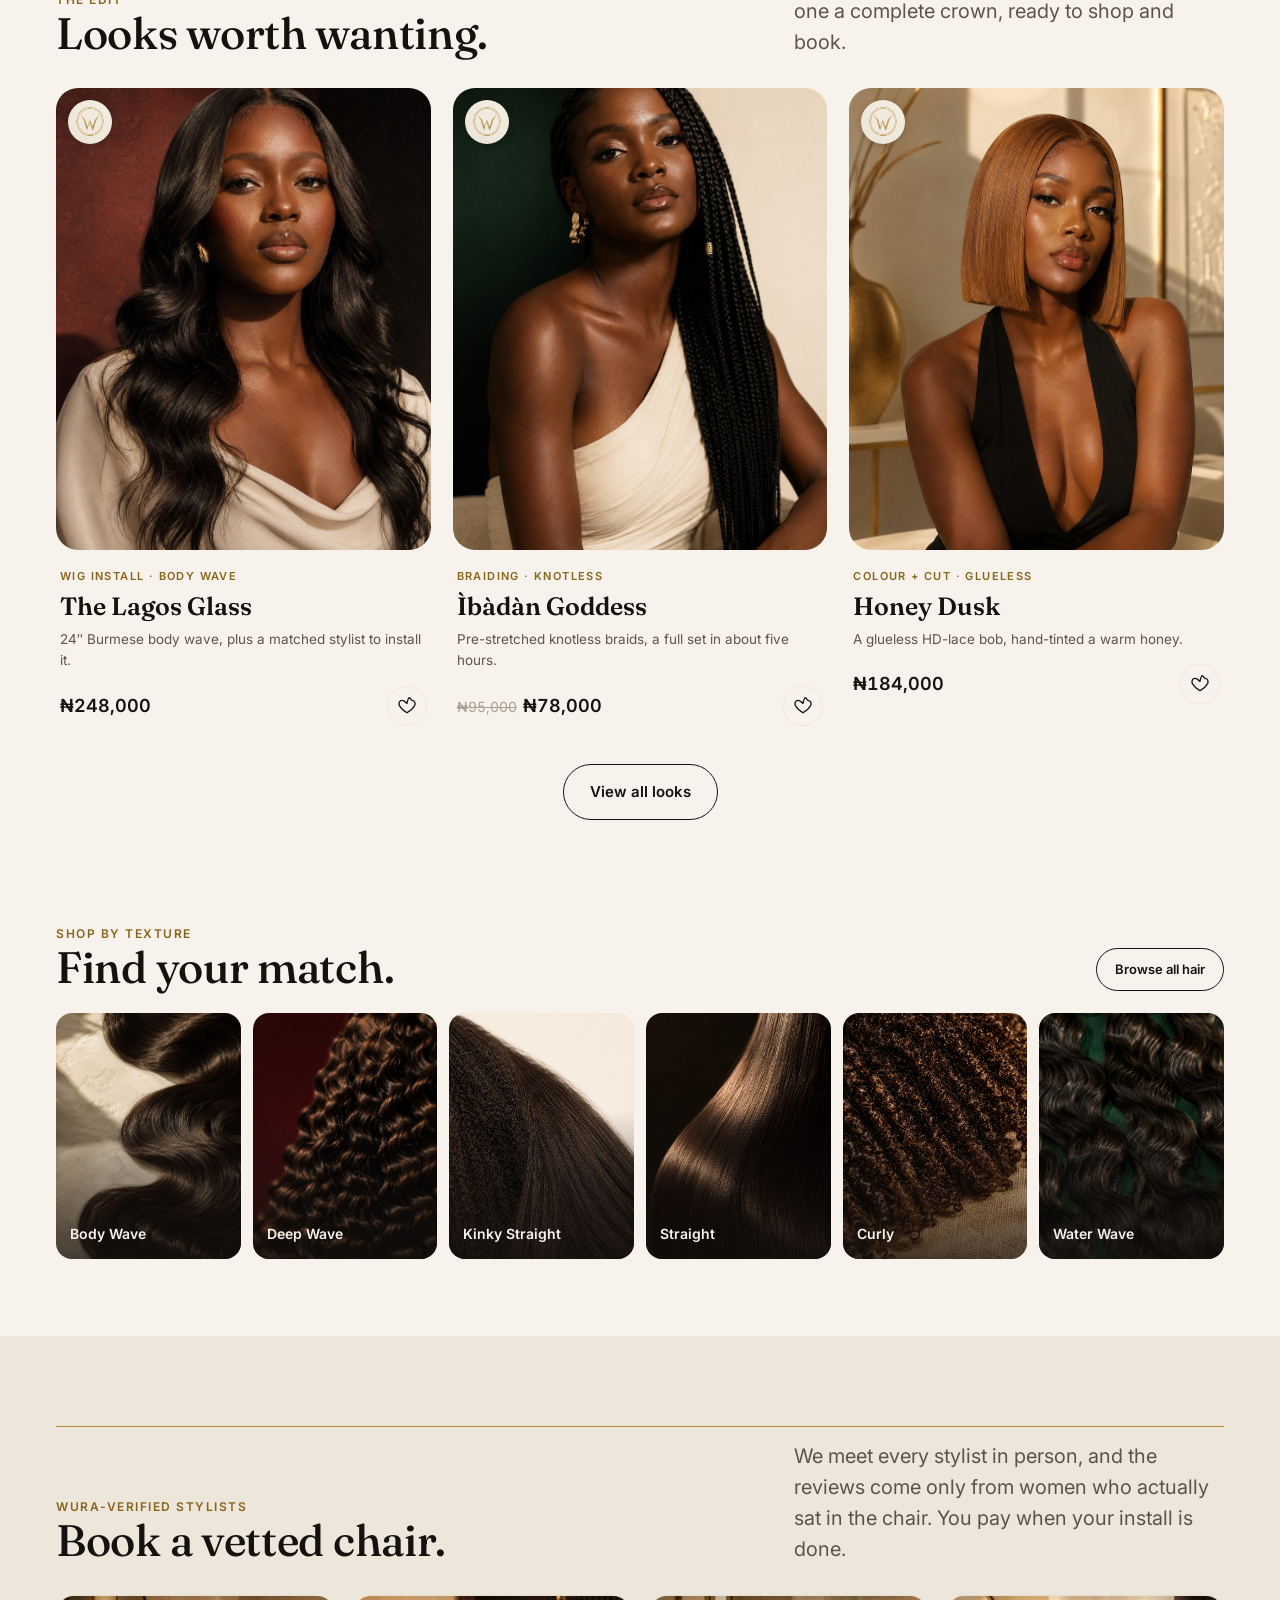
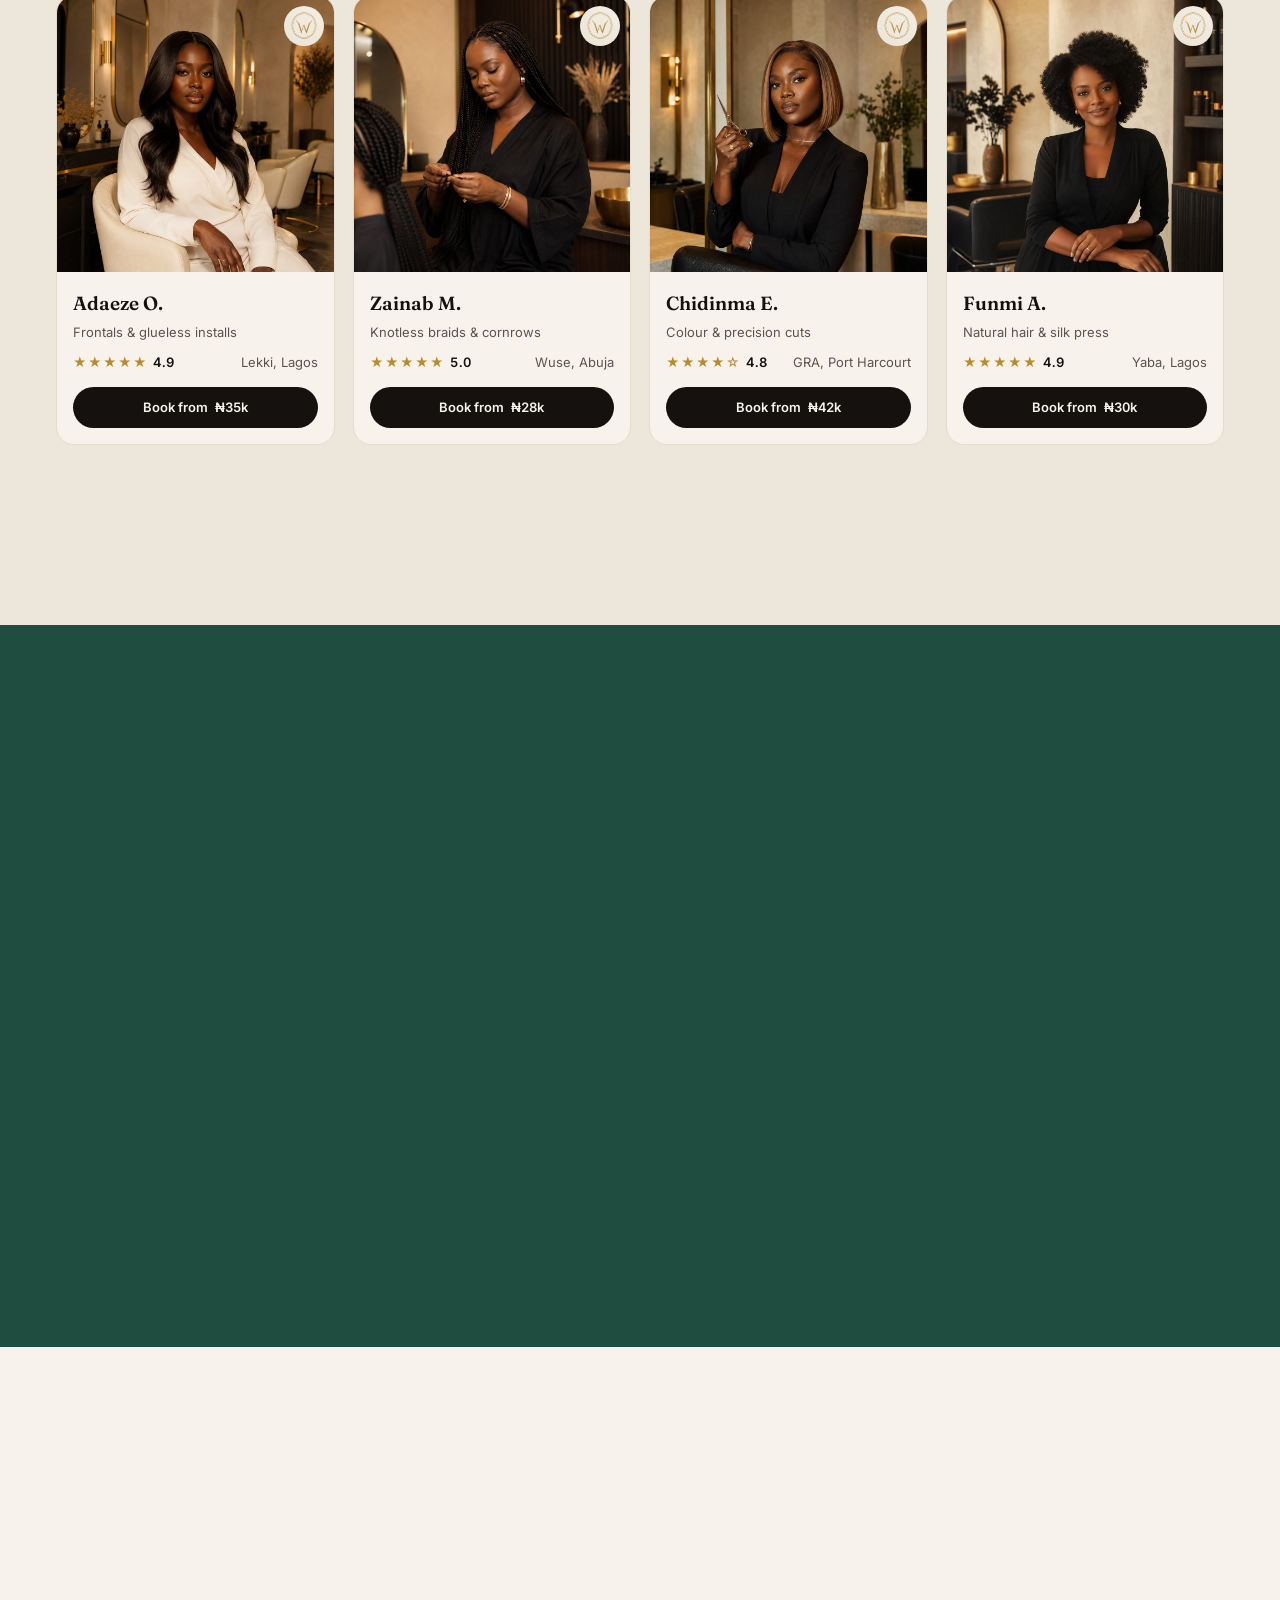
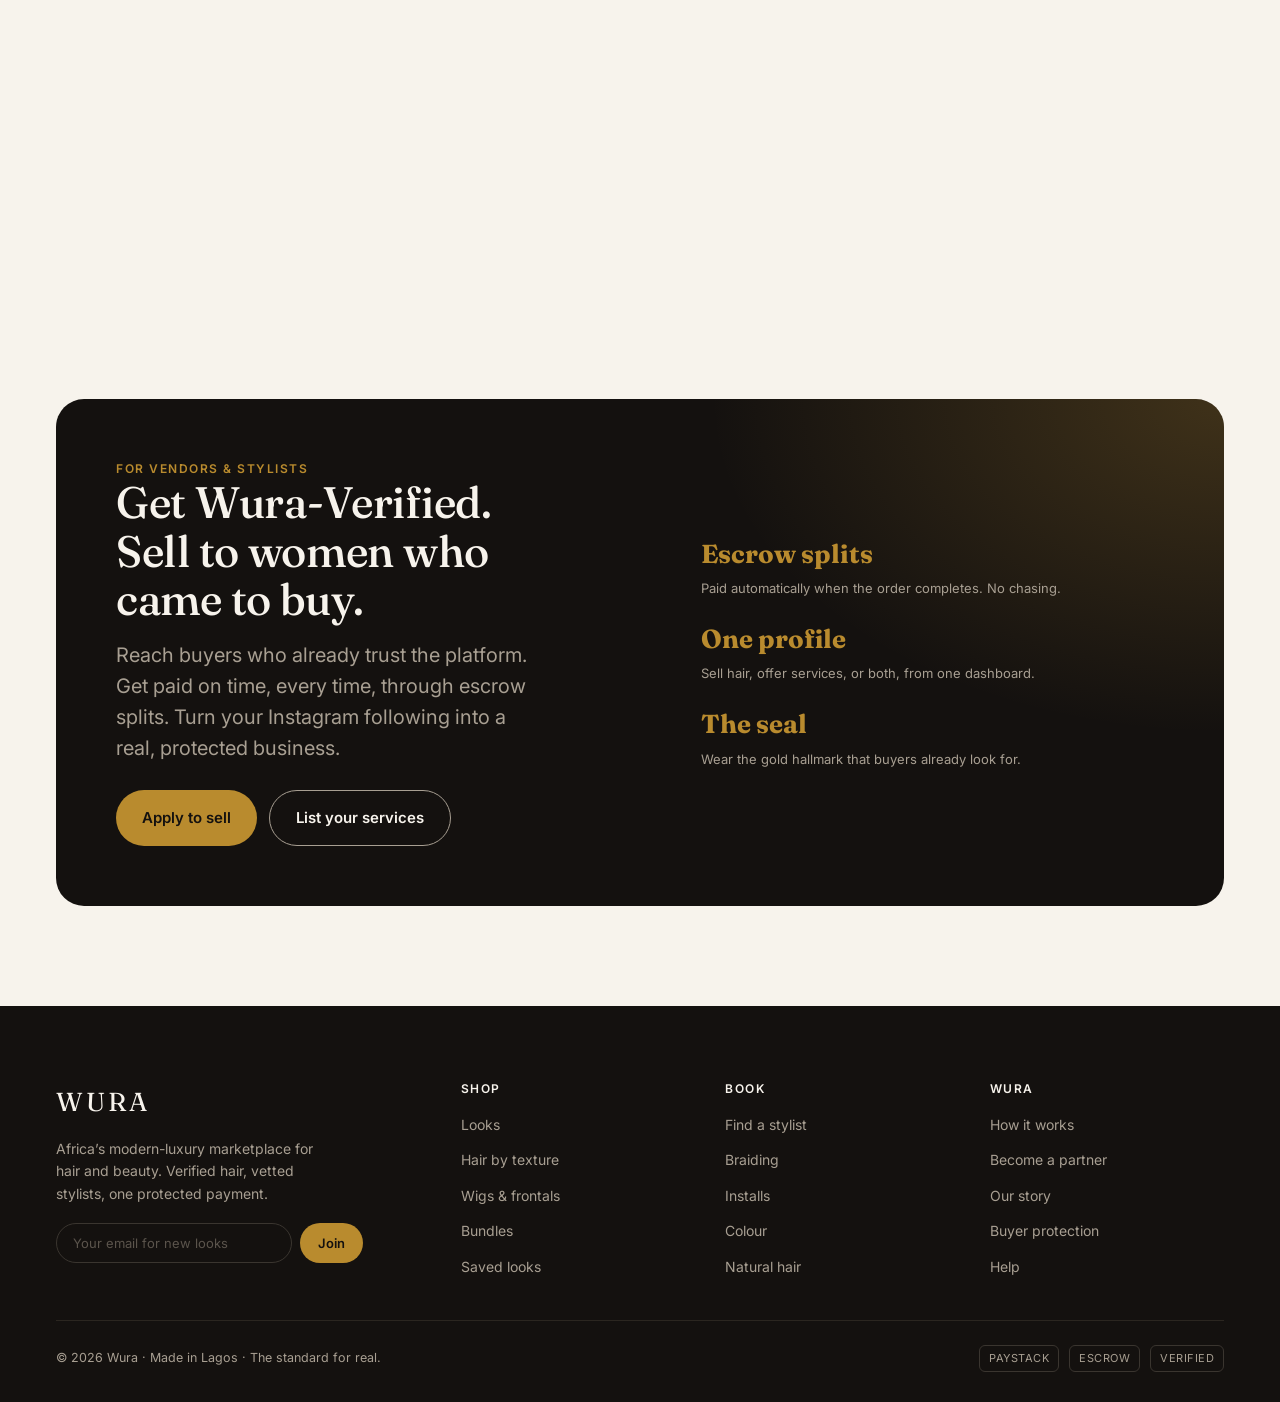
==== commit bbfd6fc4: "PDP: richer detail (features, full specs, care, reviews, FAQ); clickable cards; clarify Edit wording" ====
--- a/index.html
+++ b/index.html
@@ -58,7 +58,7 @@
     <p class="lead reveal d2">See a look you love. Buy the exact hair, <b style="color:var(--obsidian);font-weight:600">verified</b> and real. Book a stylist to install it. You pay once, and your money stays safe until your hair is done and you love it. No "selling fast." No praying it shows up.</p>
     <div class="cta-row reveal d3">
       <a href="looks.html" class="btn btn-premium">Buy the Look, protected <svg width="16" height="16" viewBox="0 0 24 24" fill="none" stroke="currentColor" stroke-width="2"><path d="M5 12h14M13 6l6 6-6 6" stroke-linecap="round" stroke-linejoin="round"/></svg></a>
-      <a href="looks.html" class="btn btn-ghost">Explore the Edit</a>
+      <a href="looks.html" class="btn btn-ghost">Explore the Looks</a>
     </div>
     <div class="trust-strip reveal d4">
       <img class="seal" src="assets/seal-ivory.png" alt="Wura-Verified seal" width="46" height="46"/>
@@ -185,8 +185,8 @@
 <footer><div class="wrap">
   <div class="foot-grid">
     <div class="foot-brand"><div class="wordmark">WURA</div><p>Africa’s modern-luxury marketplace for hair and beauty. Verified hair, vetted stylists, one protected payment.</p>
-      <form class="newsletter" data-noop><input type="email" placeholder="Your email for The Edit" aria-label="Email"/><button class="btn btn-gold btn-sm" type="submit">Join</button></form></div>
-    <div><h4>Shop</h4><ul><li><a href="looks.html">The Edit</a></li><li><a href="shop.html">Hair by texture</a></li><li><a href="shop.html">Wigs & frontals</a></li><li><a href="shop.html">Bundles</a></li><li><a href="#saved">Saved looks</a></li></ul></div>
+      <form class="newsletter" data-noop><input type="email" placeholder="Your email for new looks" aria-label="Email"/><button class="btn btn-gold btn-sm" type="submit">Join</button></form></div>
+    <div><h4>Shop</h4><ul><li><a href="looks.html">Looks</a></li><li><a href="shop.html">Hair by texture</a></li><li><a href="shop.html">Wigs & frontals</a></li><li><a href="shop.html">Bundles</a></li><li><a href="#saved">Saved looks</a></li></ul></div>
     <div><h4>Book</h4><ul><li><a href="stylists.html">Find a stylist</a></li><li><a href="stylists.html">Braiding</a></li><li><a href="stylists.html">Installs</a></li><li><a href="stylists.html">Colour</a></li><li><a href="stylists.html">Natural hair</a></li></ul></div>
     <div><h4>Wura</h4><ul><li><a href="#how">How it works</a></li><li><a href="#partner">Become a partner</a></li><li><a href="about.html">Our story</a></li><li><a href="#">Buyer protection</a></li><li><a href="#">Help</a></li></ul></div>
   </div>
--- a/css/wura.css
+++ b/css/wura.css
@@ -260,6 +260,38 @@
 .slot{border:1px solid var(--stone);border-radius:10px;padding:9px 14px;font-size:13px;cursor:pointer}
 .slot.sel{background:var(--oxblood);color:#fff;border-color:var(--oxblood)}
 
+/* ---- clickable cards (stretched link) ---- */
+.look-card,.prod{position:relative}
+.look-card>a:first-child::after,.prod>a:first-child::after{content:"";position:absolute;inset:0;z-index:1}
+.look-card .heart{position:relative;z-index:2}
+.prod:hover h3,.look-card:hover h3{color:var(--gold-deep);transition:color .2s}
+
+/* ---- PDP rich detail ---- */
+.feature-list{list-style:none;margin:14px 0 0;display:grid;gap:9px}
+.feature-list li{display:flex;gap:10px;font-size:14.5px;color:var(--smoke);line-height:1.45}
+.feature-list svg{flex-shrink:0;color:var(--verdigris);margin-top:2px}
+.pdp-detail{padding:clamp(40px,6vw,72px) 0;border-top:1px solid var(--linen)}
+.pdp-detail .cols{display:grid;grid-template-columns:1fr 1fr;gap:clamp(28px,5vw,64px)}
+.pdp-detail h2{margin-bottom:14px;font-size:clamp(24px,3vw,32px)}
+.pdp-detail p{color:var(--smoke);margin-bottom:12px}
+@media(max-width:820px){.pdp-detail .cols{grid-template-columns:1fr;gap:30px}}
+.rating-big{display:flex;align-items:center;gap:16px;margin-bottom:8px}
+.rating-big .num{font-family:var(--serif);font-size:48px;line-height:1}
+.reviews{display:grid;grid-template-columns:repeat(3,1fr);gap:18px;margin-top:24px}
+.review{border:1px solid var(--linen);border-radius:16px;padding:20px;background:var(--bg)}
+.review .stars{font-size:13px;letter-spacing:1px}
+.review p{font-size:14.5px;color:var(--obsidian);margin:10px 0 14px;line-height:1.5}
+.review .who{font-size:13px;color:var(--muted)} .review .who b{color:var(--obsidian);font-weight:600}
+.review .vp{display:inline-flex;align-items:center;gap:5px;font-size:11px;color:var(--verdigris);font-weight:600;margin-top:8px}
+@media(max-width:820px){.reviews{grid-template-columns:1fr}}
+.faq{max-width:760px}
+.faq details{border-bottom:1px solid var(--linen)}
+.faq summary{cursor:pointer;padding:18px 0;font-family:var(--serif);font-size:18px;list-style:none;display:flex;justify-content:space-between;align-items:center;gap:16px}
+.faq summary::-webkit-details-marker{display:none}
+.faq summary::after{content:"+";color:var(--gold-deep);font-size:24px;font-family:var(--sans);line-height:1}
+.faq details[open] summary::after{content:"\2013"}
+.faq details p{padding:0 0 18px;color:var(--smoke);font-size:15px;line-height:1.6;max-width:660px}
+
 /* ---- footer ---- */
 footer{background:var(--obsidian);color:var(--stone);padding:clamp(48px,6vw,80px) 0 30px}
 .foot-grid{display:grid;grid-template-columns:1.6fr 1fr 1fr 1fr;gap:30px}
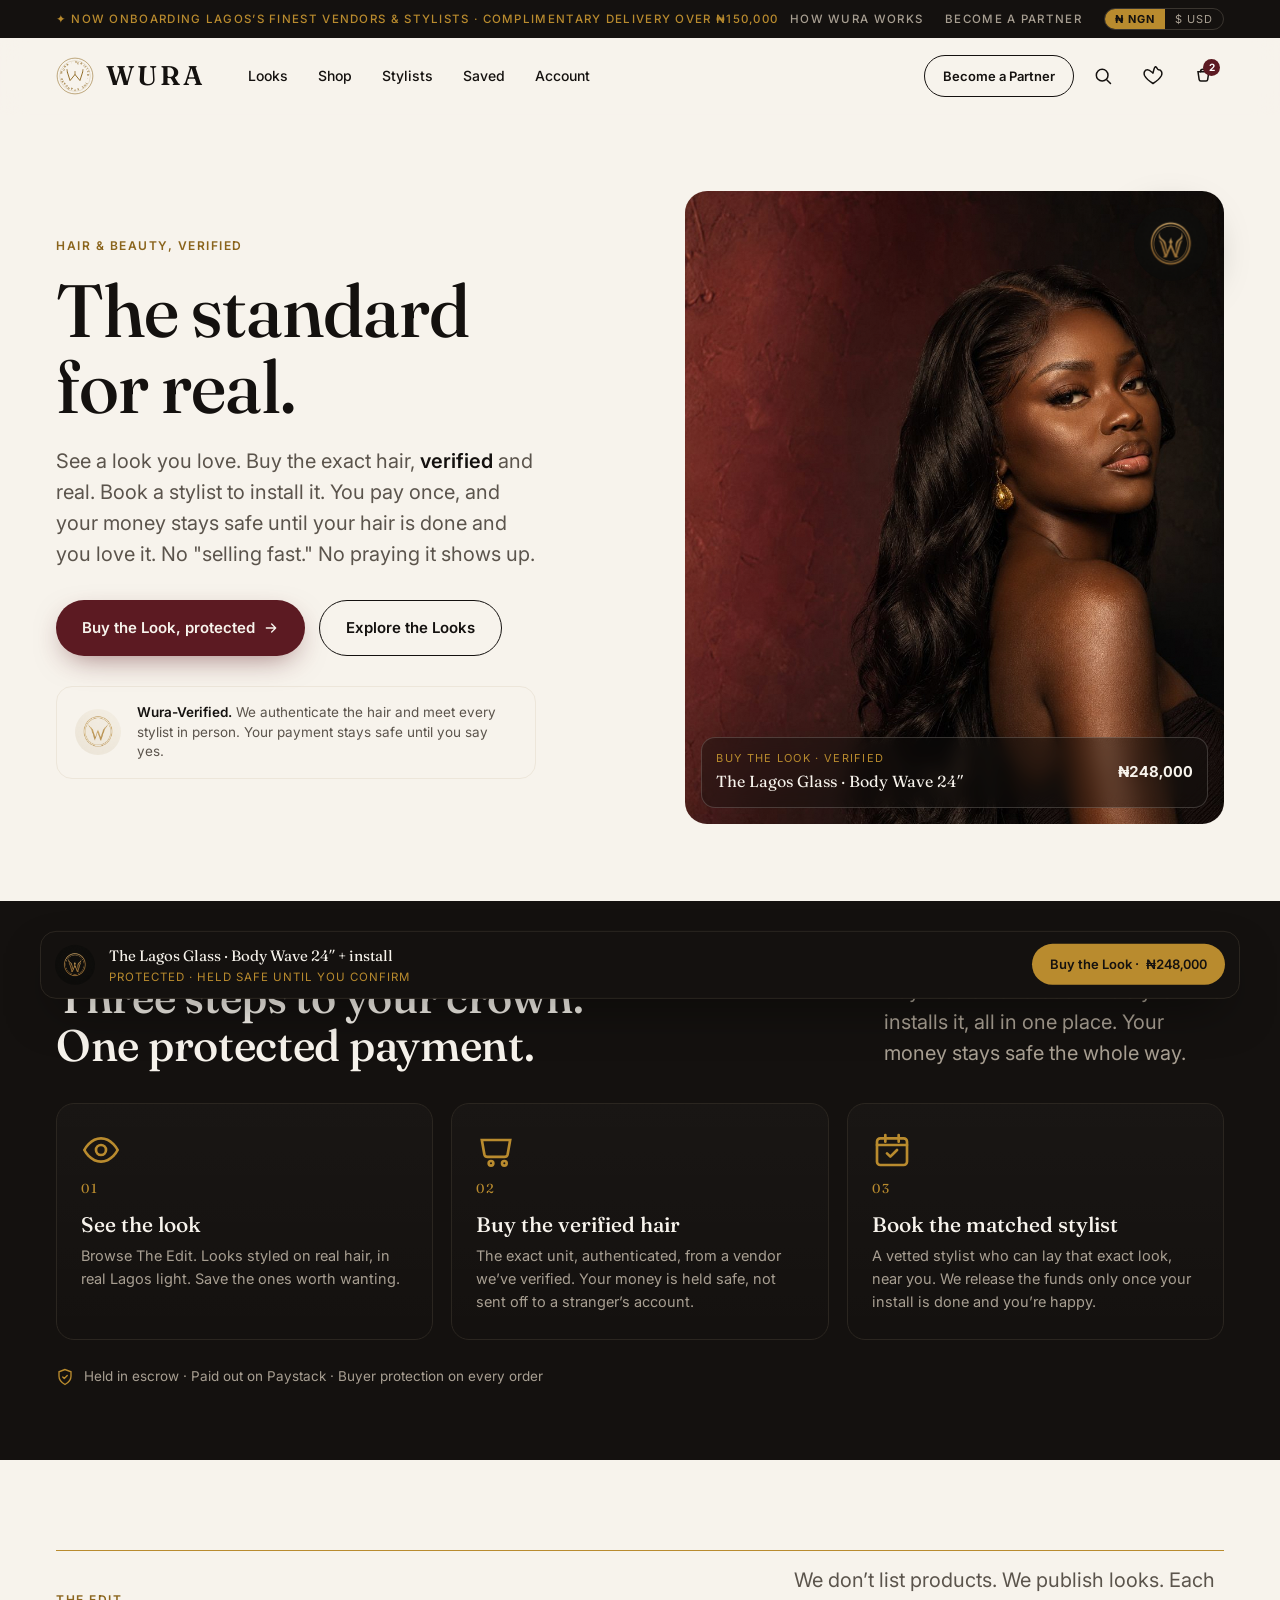
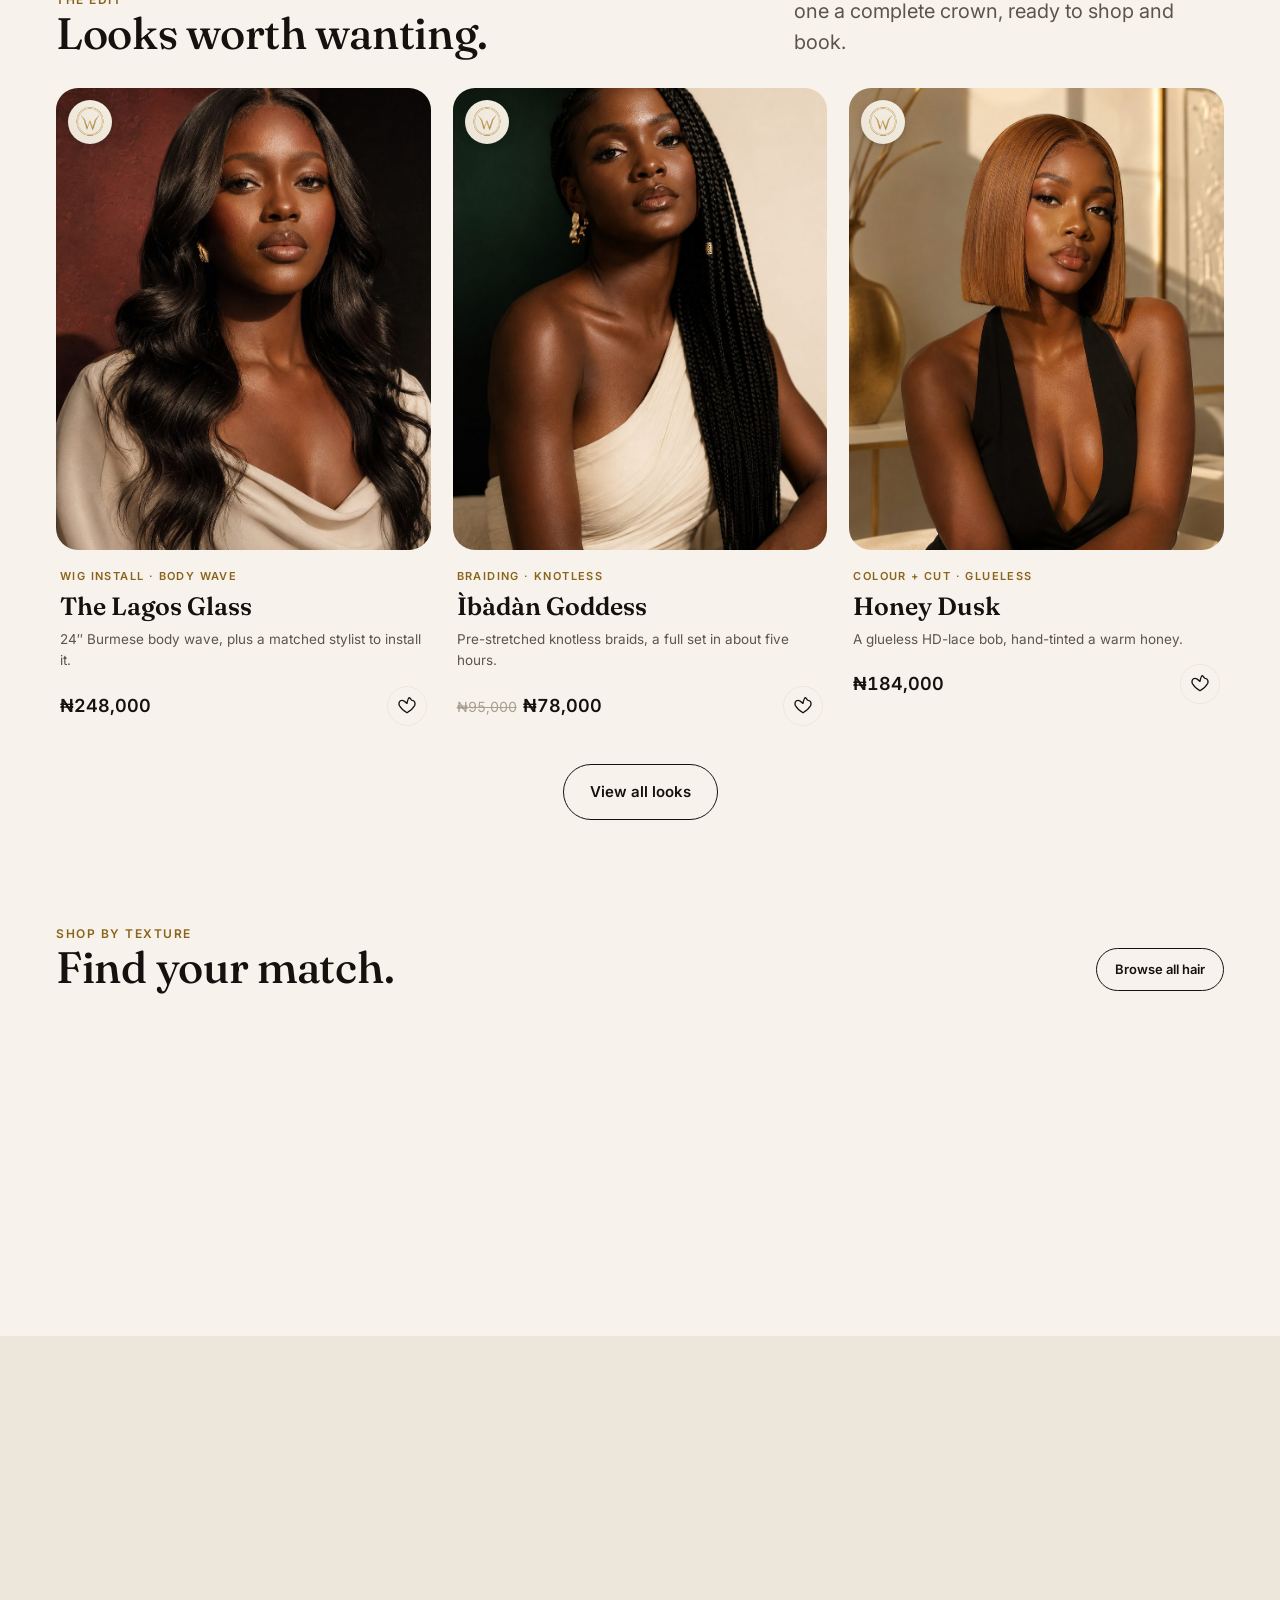
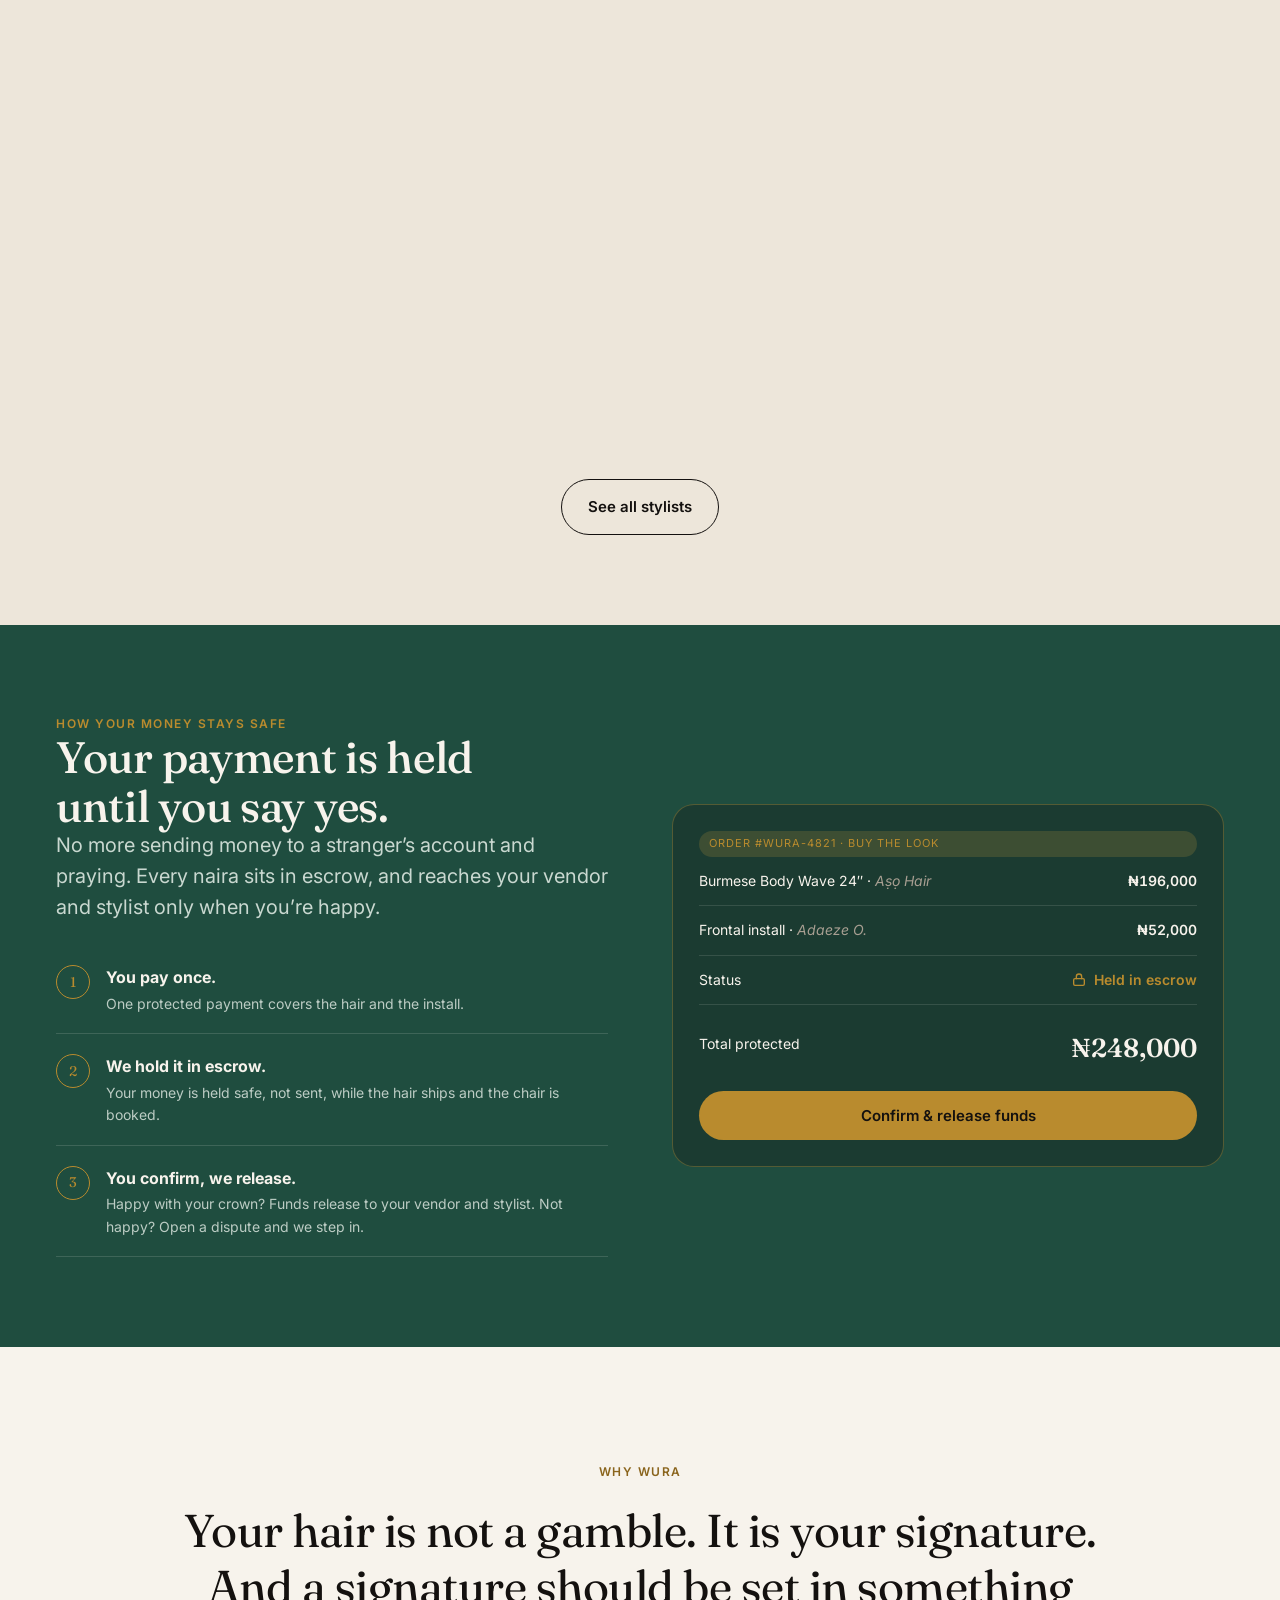
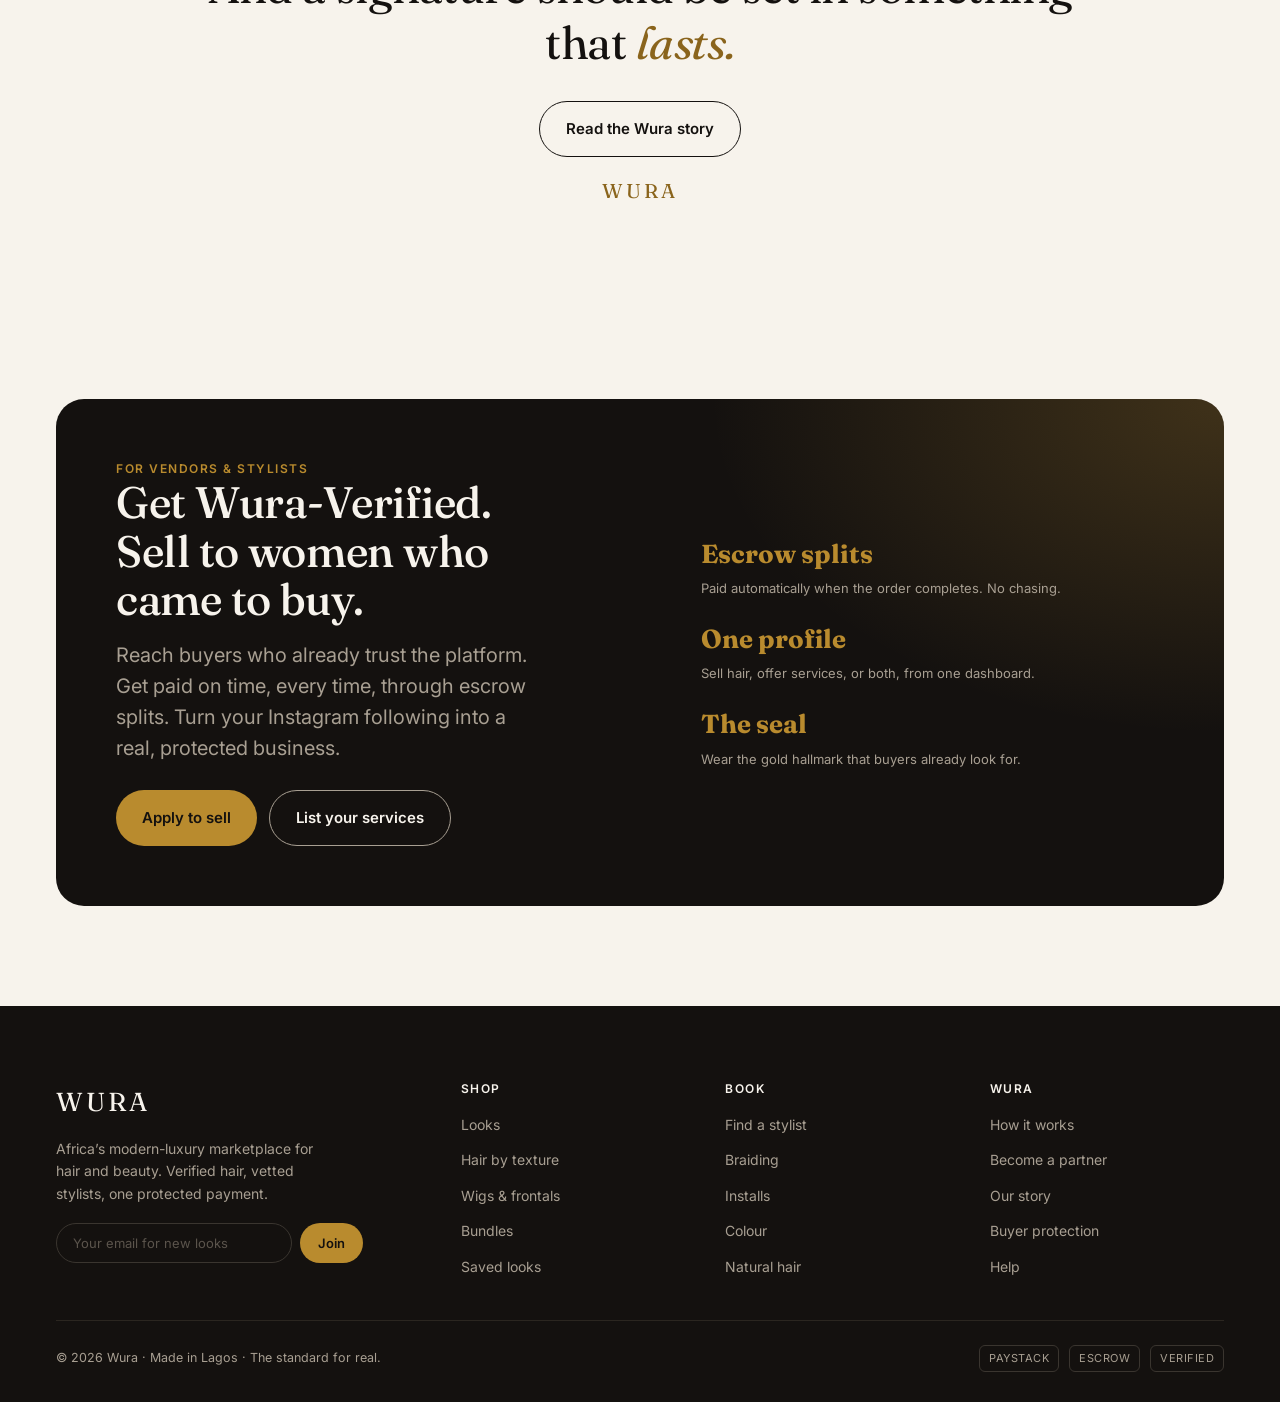
==== commit 05e7ffaa: "Add cart/checkout page; enrich stylist profile (portfolio, reviews, services, FAQ); wire cart + buy " ====
--- a/index.html
+++ b/index.html
@@ -42,7 +42,7 @@
     <a href="#partner" class="btn btn-ghost btn-sm partner-btn">Become a Partner</a>
     <button class="icon-btn" aria-label="Search"><svg width="20" height="20" viewBox="0 0 24 24" fill="none" stroke="currentColor" stroke-width="1.8"><circle cx="11" cy="11" r="7"/><path d="m21 21-4.3-4.3" stroke-linecap="round"/></svg></button>
     <button class="icon-btn" aria-label="Saved"><svg width="20" height="20" viewBox="0 0 24 24" fill="none" stroke="currentColor" stroke-width="1.8"><path d="M12 21s-7.5-4.6-10-9.3C.4 8 2 4.5 5.4 4.5 7.6 4.5 9 6 12 8.5 15-6 16.4 4.5 18.6 4.5 22 4.5 23.6 8 22 11.7 19.5 16.4 12 21 12 21Z" stroke-linejoin="round"/></svg><span class="badge" id="savedCount" style="display:none">0</span></button>
-    <button class="icon-btn" aria-label="Cart"><svg width="20" height="20" viewBox="0 0 24 24" fill="none" stroke="currentColor" stroke-width="1.8"><path d="M6 7h13l-1.4 9.3a2 2 0 0 1-2 1.7H9.4a2 2 0 0 1-2-1.7L6 7Z"/><path d="M9 7a3 3 0 0 1 6 0" stroke-linecap="round"/></svg><span class="badge" id="cartCount">2</span></button>
+    <a href="cart.html" class="icon-btn" aria-label="Cart"><svg width="20" height="20" viewBox="0 0 24 24" fill="none" stroke="currentColor" stroke-width="1.8"><path d="M6 7h13l-1.4 9.3a2 2 0 0 1-2 1.7H9.4a2 2 0 0 1-2-1.7L6 7Z"/><path d="M9 7a3 3 0 0 1 6 0" stroke-linecap="round"/></svg><span class="badge" id="cartCount">2</span></a>
     <button class="icon-btn menu-btn" aria-label="Menu" id="menuBtn"><svg width="22" height="22" viewBox="0 0 24 24" fill="none" stroke="currentColor" stroke-width="1.8"><path d="M3 6h18M3 12h18M3 18h18" stroke-linecap="round"/></svg></button>
   </div>
 </div></header>
@@ -197,7 +197,7 @@
 <div class="buybar" id="buybar"><div class="inner"><div class="card">
   <img class="seal" src="assets/seal-obsidian.png" alt=""/>
   <div class="txt"><div class="t">The Lagos Glass · Body Wave 24″ + install</div><div class="s">Protected · Held safe until you confirm</div></div>
-  <a href="product.html" class="btn btn-gold btn-sm" data-buy><span class="lng">Buy the Look · </span><span class="tnum" data-ngn="₦248,000" data-usd="$162">₦248,000</span></a>
+  <a href="product.html" class="btn btn-gold btn-sm"><span class="lng">Buy the Look · </span><span class="tnum" data-ngn="₦248,000" data-usd="$162">₦248,000</span></a>
 </div></div></div>
 
 <div class="toast" id="toast"><svg width="16" height="16" viewBox="0 0 24 24" fill="none" stroke="var(--gold)" stroke-width="2"><path d="m5 13 4 4L19 7" stroke-linecap="round" stroke-linejoin="round"/></svg><span>Saved</span></div>
--- a/css/wura.css
+++ b/css/wura.css
@@ -292,6 +292,50 @@
 .faq details[open] summary::after{content:"\2013"}
 .faq details p{padding:0 0 18px;color:var(--smoke);font-size:15px;line-height:1.6;max-width:660px}
 
+/* ---- portfolio grid (stylist) ---- */
+.portfolio{display:grid;grid-template-columns:repeat(3,1fr);gap:12px}
+.portfolio .ph{aspect-ratio:1/1}
+@media(max-width:620px){.portfolio{grid-template-columns:1fr 1fr}}
+.svc{display:flex;justify-content:space-between;gap:18px;padding:16px 0;border-bottom:1px solid var(--linen)}
+.svc h3{font-size:16px;font-weight:600;font-family:var(--serif)}
+.svc .svc-meta{font-size:13px;color:var(--muted);margin-top:3px;max-width:380px}
+.svc .svc-price{font-weight:600;white-space:nowrap}
+.svc .svc-dur{font-size:12px;color:var(--stone);margin-top:4px}
+
+/* ---- cart / checkout ---- */
+.checkout{display:grid;grid-template-columns:1fr 380px;gap:clamp(28px,4vw,48px);align-items:start}
+@media(max-width:920px){.checkout{grid-template-columns:1fr}}
+.steps-bar{display:flex;gap:10px;align-items:center;font-size:13px;color:var(--stone);margin-bottom:22px;flex-wrap:wrap}
+.steps-bar b{color:var(--obsidian)}
+.checkout-block{margin-bottom:30px}
+.checkout-block h2{font-size:clamp(19px,2.4vw,24px);margin-bottom:14px}
+.cart-item{display:grid;grid-template-columns:84px 1fr auto;gap:16px;padding:18px 0;border-bottom:1px solid var(--linen)}
+.cart-item .ph{width:84px;height:84px;border-radius:12px}
+.cart-item h3{font-size:16.5px;font-weight:600;font-family:var(--serif)}
+.cart-item .ci-meta{font-size:13px;color:var(--muted);margin:3px 0 8px}
+.cart-item .ci-sub{font-size:12.5px;color:var(--verdigris);display:flex;align-items:center;gap:6px}
+.cart-item .ci-right{text-align:right;display:flex;flex-direction:column;gap:8px;align-items:flex-end;white-space:nowrap}
+.link-muted{font-size:12.5px;color:var(--muted);text-decoration:underline;cursor:pointer;background:none}
+.summary{border:1px solid var(--linen);border-radius:20px;padding:24px;position:sticky;top:96px;background:var(--bg)}
+.summary h3{font-size:12px;text-transform:uppercase;letter-spacing:1.3px;font-family:var(--sans);font-weight:600;margin-bottom:14px}
+.summary .row{display:flex;justify-content:space-between;font-size:14px;padding:7px 0;color:var(--smoke)}
+.summary .row.total{border-top:1px solid var(--linen);margin-top:8px;padding-top:14px;color:var(--obsidian);font-family:var(--serif);font-size:21px}
+.summary .esc{display:flex;gap:10px;align-items:flex-start;background:var(--linen);border-radius:12px;padding:12px;margin:14px 0;font-size:12.5px;color:var(--smoke)}
+.summary .esc .seal{width:30px;height:30px;flex-shrink:0;border-radius:999px}
+.field{margin-bottom:14px}
+.field label{display:block;font-size:12.5px;font-weight:600;color:var(--obsidian);margin-bottom:6px}
+.field input,.field select{width:100%;border:1px solid var(--stone);border-radius:10px;padding:12px 14px;font-family:inherit;font-size:14px;background:var(--bg);color:var(--obsidian)}
+.field input:focus,.field select:focus{outline:none;border-color:var(--gold)}
+.form-grid{display:grid;grid-template-columns:1fr 1fr;gap:0 14px}
+@media(max-width:520px){.form-grid{grid-template-columns:1fr}}
+.appt{display:flex;gap:14px;align-items:center;border:1px solid var(--linen);border-radius:14px;padding:16px;background:var(--bg)}
+.appt .ph{width:56px;height:56px;border-radius:999px;flex-shrink:0}
+.pay-opt{display:flex;align-items:center;gap:12px;border:1px solid var(--stone);border-radius:12px;padding:14px;margin-bottom:10px;cursor:pointer;font-size:14px}
+.pay-opt.sel{border-color:var(--oxblood)}
+.pay-opt .pi{width:20px;height:20px;border-radius:999px;border:2px solid var(--stone);flex-shrink:0}
+.pay-opt.sel .pi{border-color:var(--oxblood);background:radial-gradient(circle,var(--oxblood) 42%,transparent 46%)}
+.pay-opt .po-meta{font-size:12px;color:var(--muted);margin-left:auto}
+
 /* ---- footer ---- */
 footer{background:var(--obsidian);color:var(--stone);padding:clamp(48px,6vw,80px) 0 30px}
 .foot-grid{display:grid;grid-template-columns:1.6fr 1fr 1fr 1fr;gap:30px}
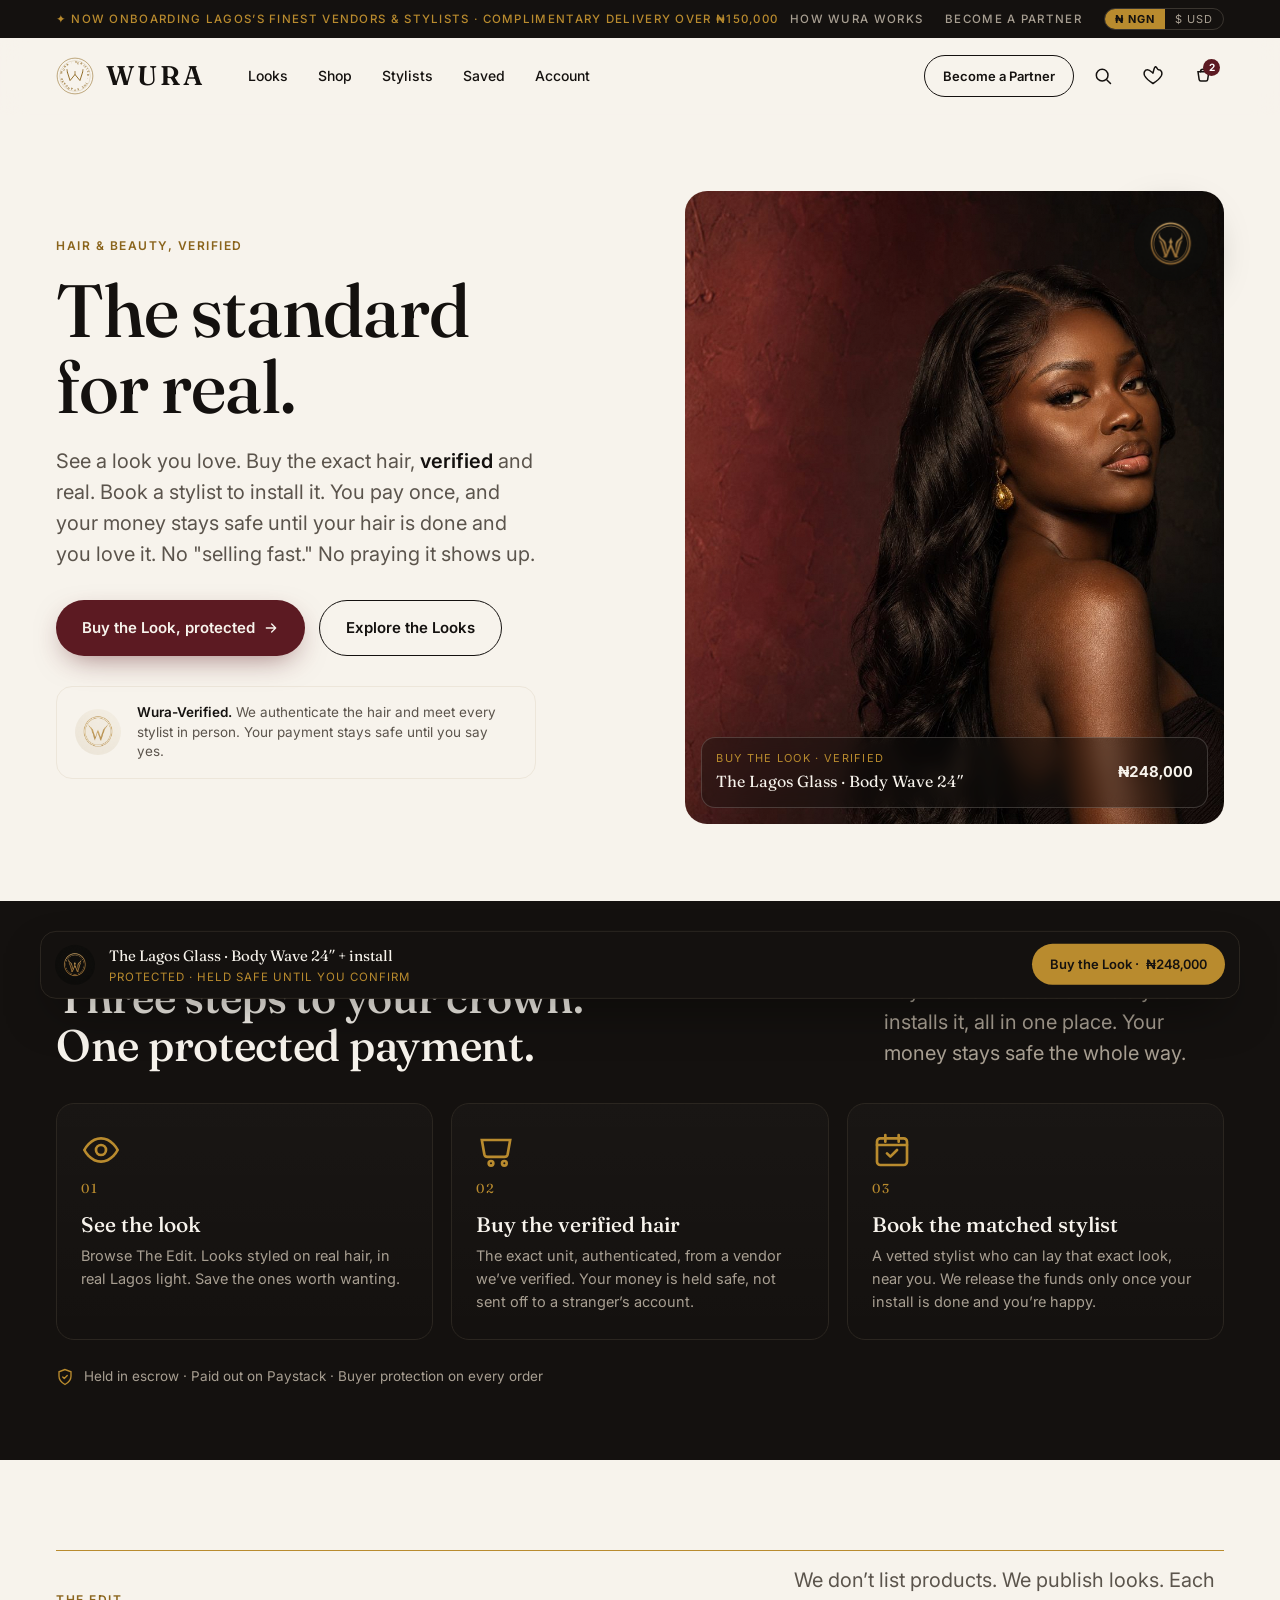
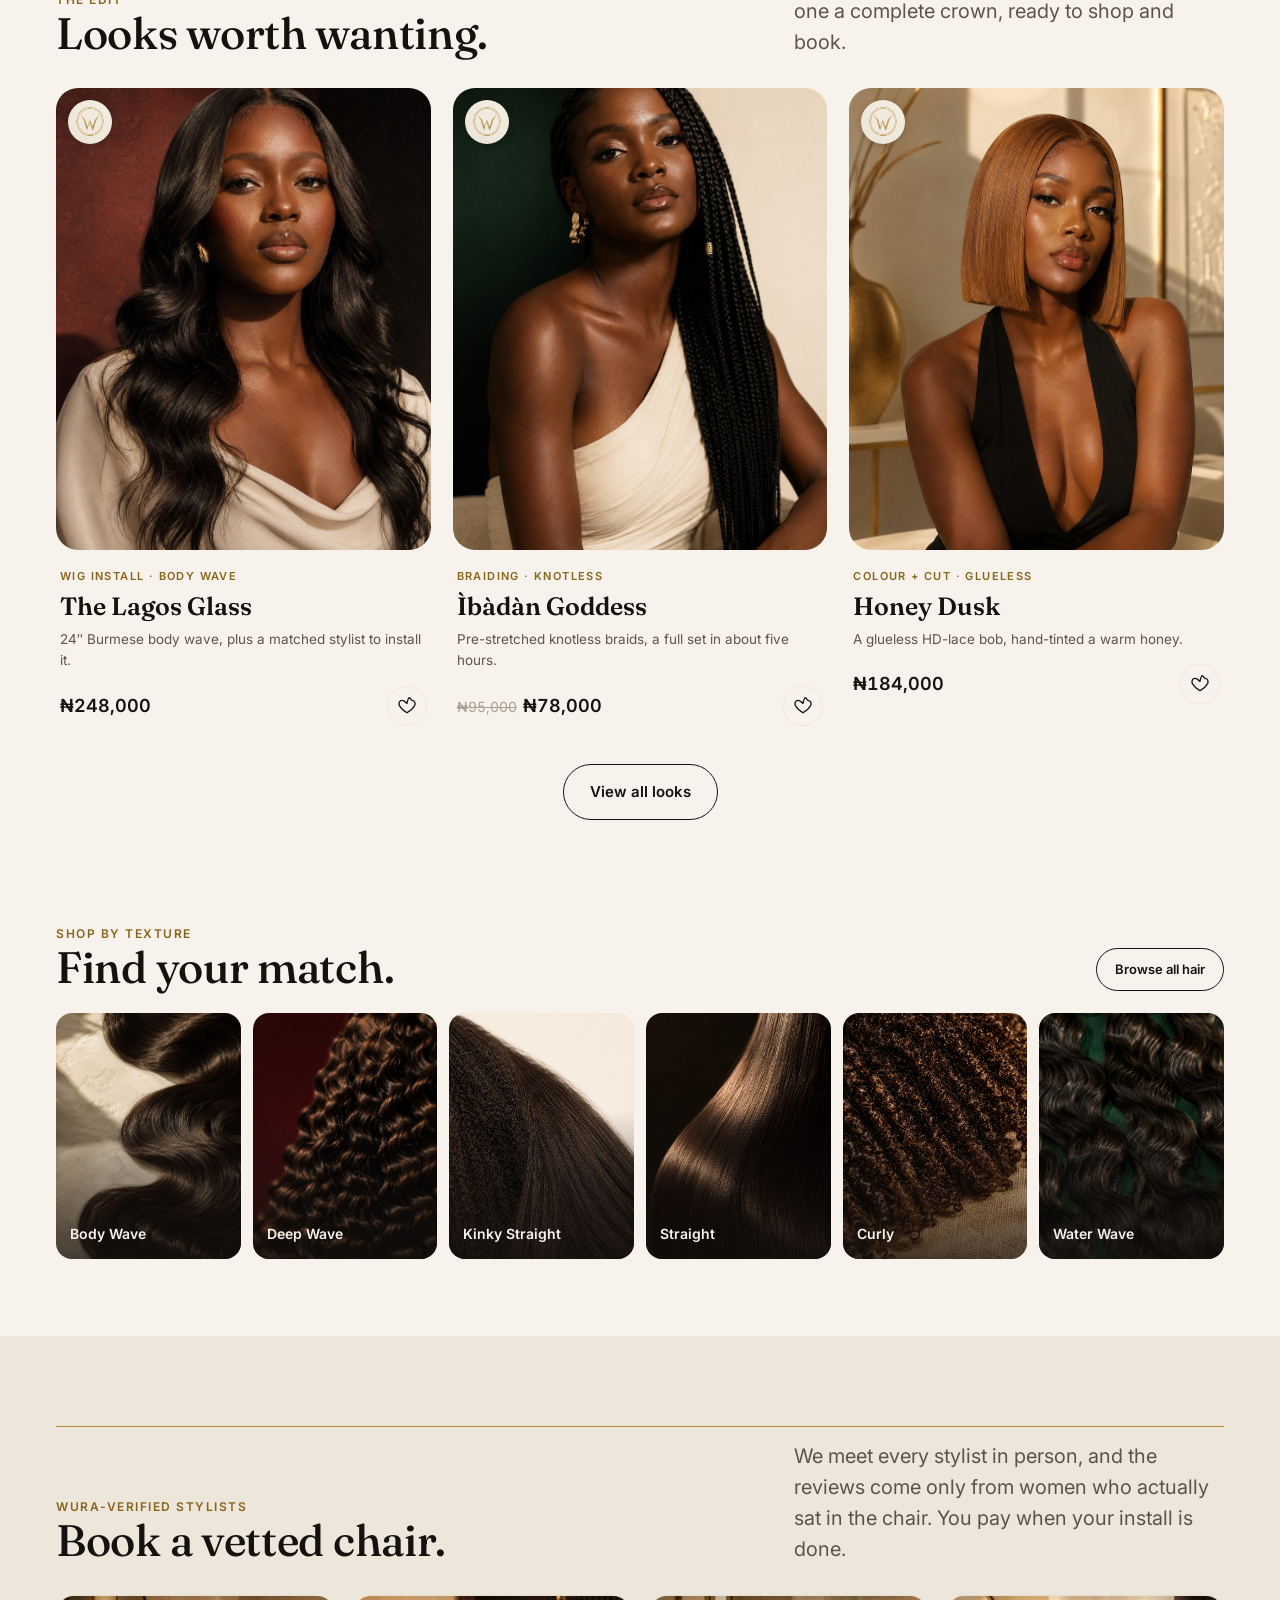
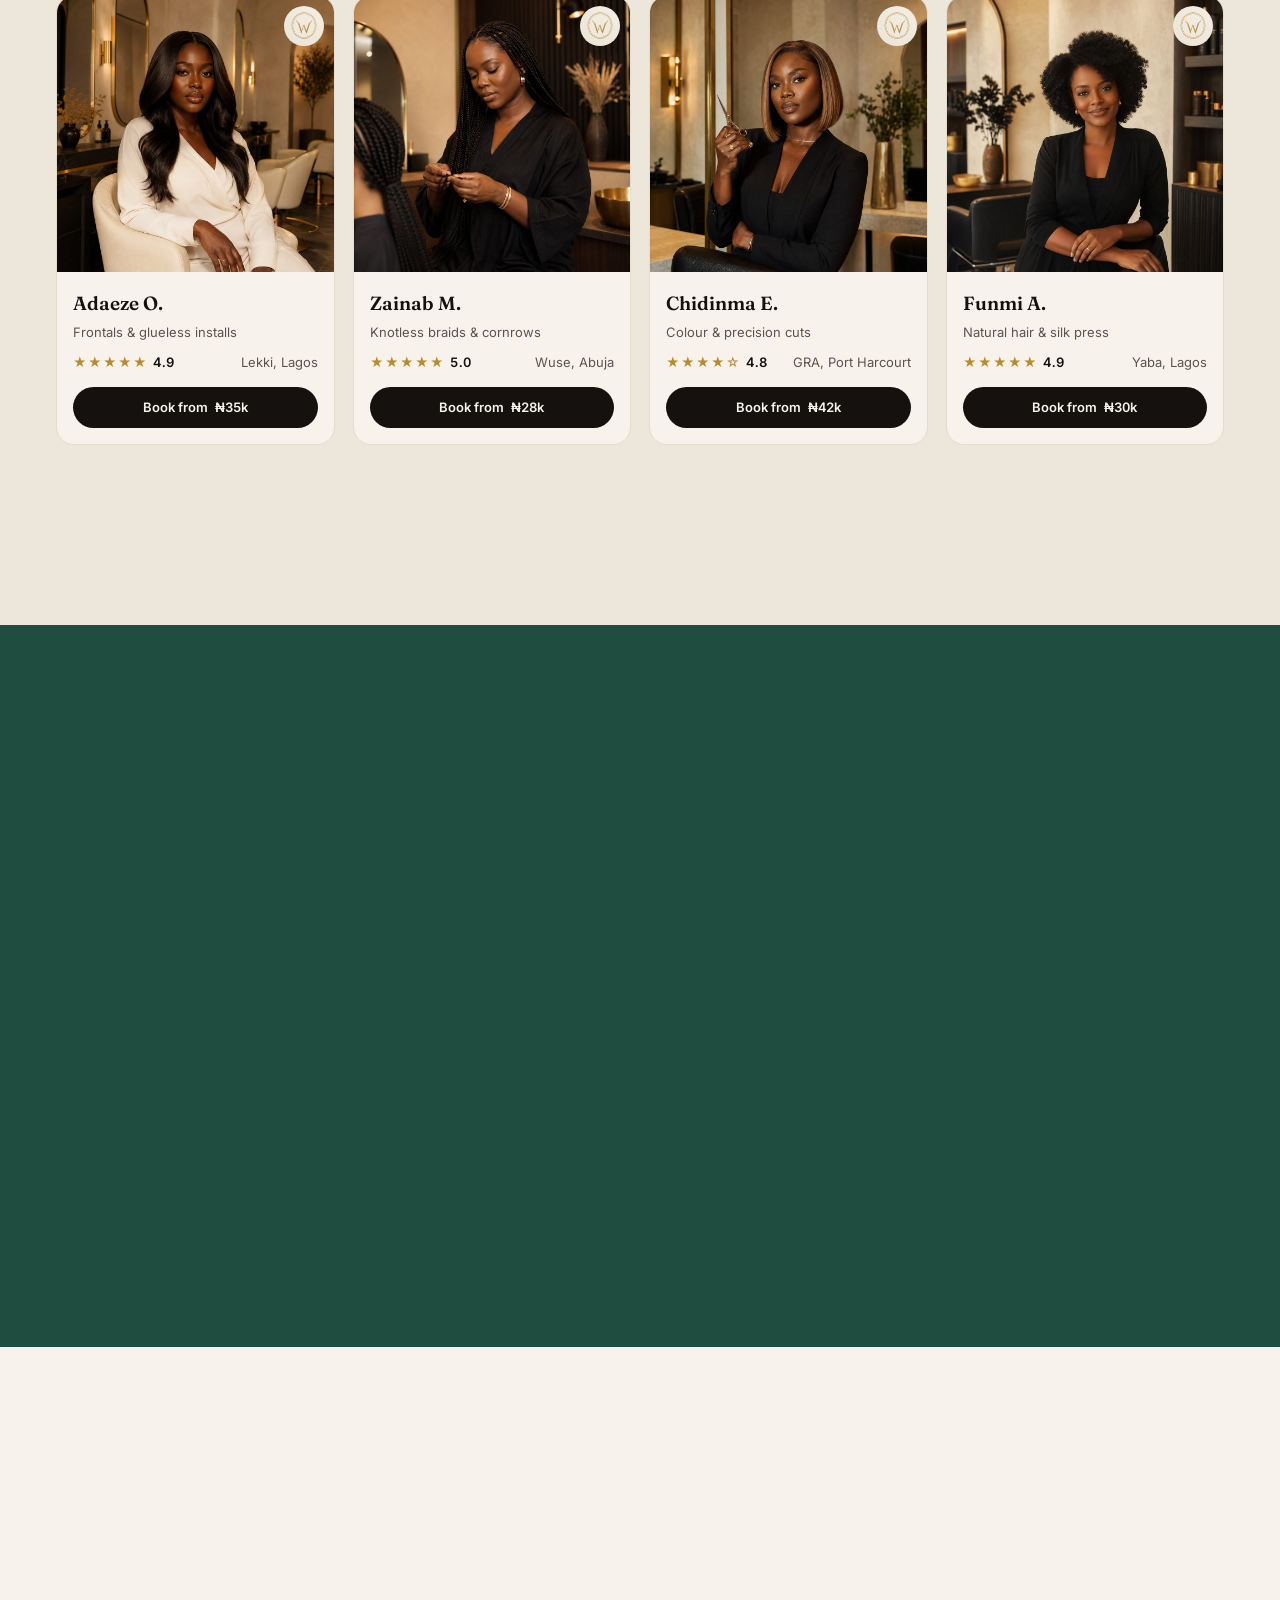
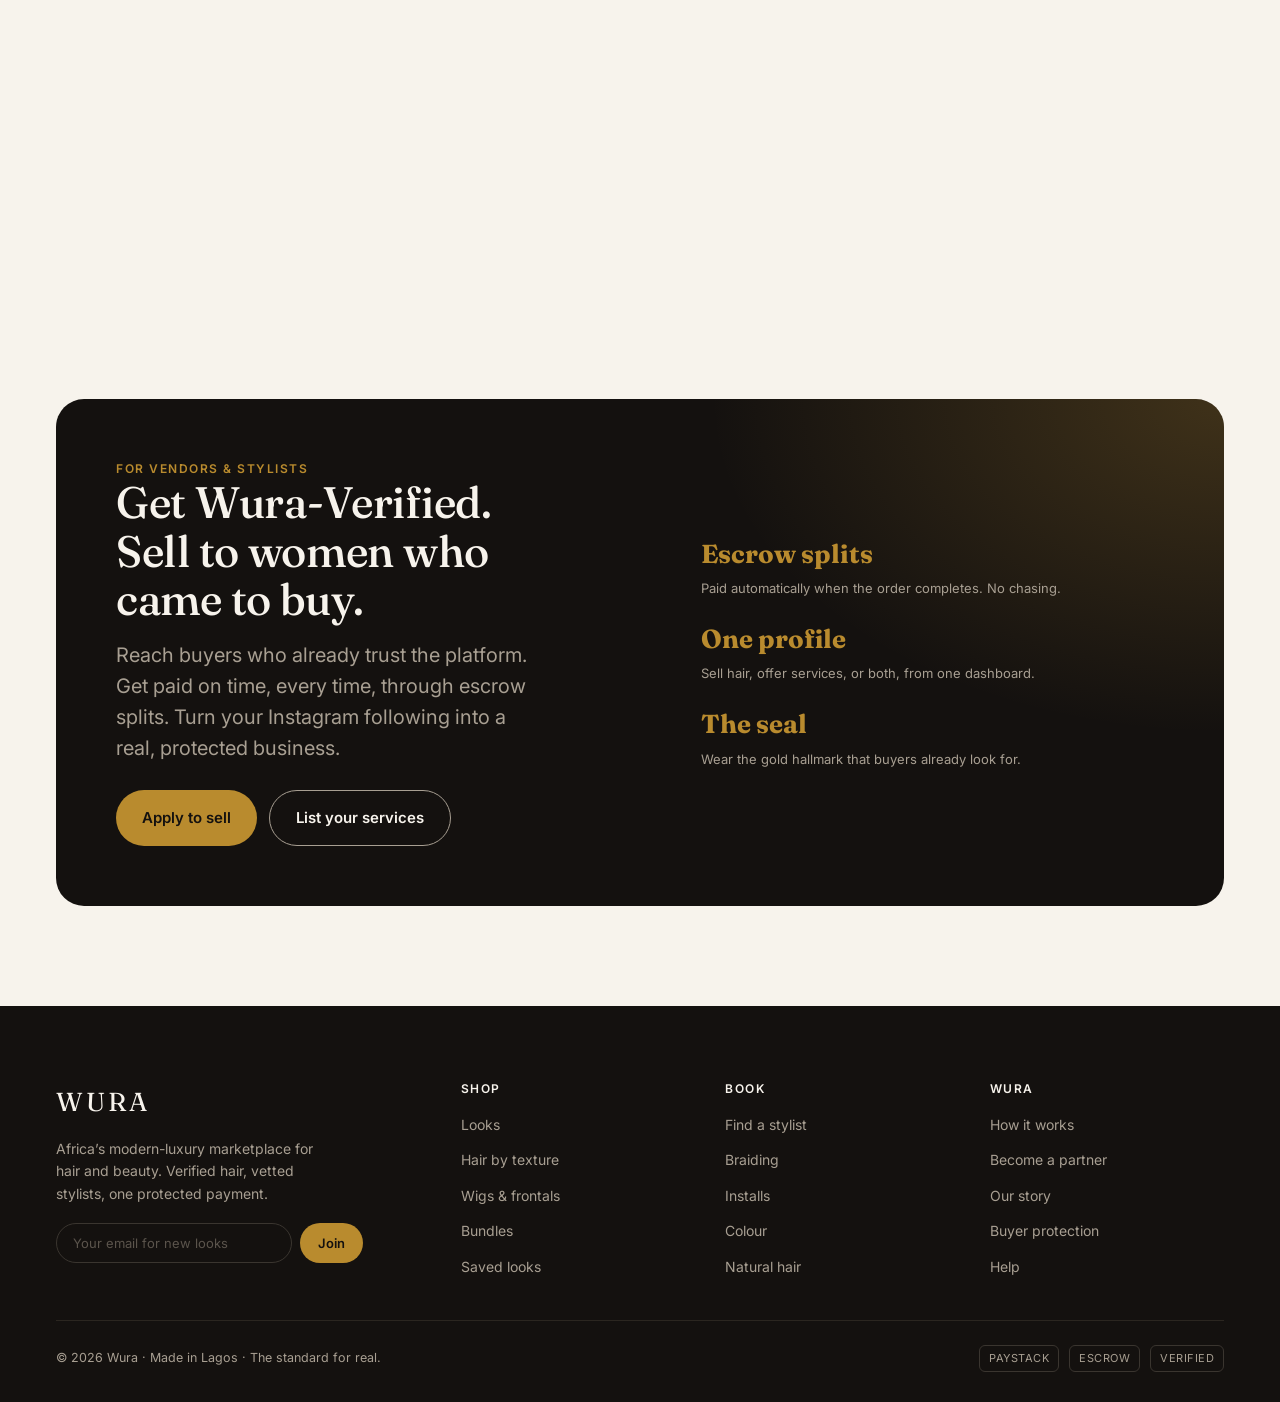
==== commit 2ac7a9cb: "Per-look PDPs: data-driven product template + catalog; each card links to its own page/images" ====
--- a/index.html
+++ b/index.html
@@ -97,13 +97,13 @@
     <p class="lead reveal d1">We don’t list products. We publish looks. Each one a complete crown, ready to shop and book.</p>
   </div>
   <div class="looks">
-    <article class="look-card reveal d1"><a href="product.html"><figure class="ph develop"><img src="assets/look-lagos-glass.jpg" alt="The Lagos Glass, body wave install"/><img class="card-seal" src="assets/seal-ivory.png" alt="" style="object-fit:contain"/></figure></a>
+    <article class="look-card reveal d1"><a href="product.html?id=lagos-glass"><figure class="ph develop"><img src="assets/look-lagos-glass.jpg" alt="The Lagos Glass, body wave install"/><img class="card-seal" src="assets/seal-ivory.png" alt="" style="object-fit:contain"/></figure></a>
       <div class="lc-body"><div class="lc-cat">Wig Install · Body Wave</div><h3>The Lagos Glass</h3><p class="lc-items">24″ Burmese body wave, plus a matched stylist to install it.</p>
       <div class="lc-foot"><div class="price"><span class="tnum" data-ngn="₦248,000" data-usd="$162">₦248,000</span></div><button class="heart" aria-label="Save look"><svg width="18" height="18" viewBox="0 0 24 24" fill="none" stroke="currentColor" stroke-width="1.8"><path d="M12 21s-7.5-4.6-10-9.3C.4 8 2 4.5 5.4 4.5 7.6 4.5 9 6 12 8.5 15-6 16.4 4.5 18.6 4.5 22 4.5 23.6 8 22 11.7 19.5 16.4 12 21 12 21Z" stroke-linejoin="round"/></svg></button></div></div></article>
-    <article class="look-card reveal d2"><a href="product.html"><figure class="ph develop"><img src="assets/look-ibadan-goddess.jpg" alt="Ìbàdàn Goddess, knotless braids"/><img class="card-seal" src="assets/seal-ivory.png" alt="" style="object-fit:contain"/></figure></a>
+    <article class="look-card reveal d2"><a href="product.html?id=ibadan-goddess"><figure class="ph develop"><img src="assets/look-ibadan-goddess.jpg" alt="Ìbàdàn Goddess, knotless braids"/><img class="card-seal" src="assets/seal-ivory.png" alt="" style="object-fit:contain"/></figure></a>
       <div class="lc-body"><div class="lc-cat">Braiding · Knotless</div><h3>Ìbàdàn Goddess</h3><p class="lc-items">Pre-stretched knotless braids, a full set in about five hours.</p>
       <div class="lc-foot"><div class="price"><s class="tnum" data-ngn="₦95,000" data-usd="$62">₦95,000</s><span class="tnum" data-ngn="₦78,000" data-usd="$51">₦78,000</span></div><button class="heart" aria-label="Save look"><svg width="18" height="18" viewBox="0 0 24 24" fill="none" stroke="currentColor" stroke-width="1.8"><path d="M12 21s-7.5-4.6-10-9.3C.4 8 2 4.5 5.4 4.5 7.6 4.5 9 6 12 8.5 15-6 16.4 4.5 18.6 4.5 22 4.5 23.6 8 22 11.7 19.5 16.4 12 21 12 21Z" stroke-linejoin="round"/></svg></button></div></div></article>
-    <article class="look-card reveal d3"><a href="product.html"><figure class="ph develop"><img src="assets/look-honey-dusk.jpg" alt="Honey Dusk, glueless honey lace bob"/><img class="card-seal" src="assets/seal-ivory.png" alt="" style="object-fit:contain"/></figure></a>
+    <article class="look-card reveal d3"><a href="product.html?id=honey-dusk"><figure class="ph develop"><img src="assets/look-honey-dusk.jpg" alt="Honey Dusk, glueless honey lace bob"/><img class="card-seal" src="assets/seal-ivory.png" alt="" style="object-fit:contain"/></figure></a>
       <div class="lc-body"><div class="lc-cat">Colour + Cut · Glueless</div><h3>Honey Dusk</h3><p class="lc-items">A glueless HD-lace bob, hand-tinted a warm honey.</p>
       <div class="lc-foot"><div class="price"><span class="tnum" data-ngn="₦184,000" data-usd="$120">₦184,000</span></div><button class="heart" aria-label="Save look"><svg width="18" height="18" viewBox="0 0 24 24" fill="none" stroke="currentColor" stroke-width="1.8"><path d="M12 21s-7.5-4.6-10-9.3C.4 8 2 4.5 5.4 4.5 7.6 4.5 9 6 12 8.5 15-6 16.4 4.5 18.6 4.5 22 4.5 23.6 8 22 11.7 19.5 16.4 12 21 12 21Z" stroke-linejoin="round"/></svg></button></div></div></article>
   </div>
@@ -197,7 +197,7 @@
 <div class="buybar" id="buybar"><div class="inner"><div class="card">
   <img class="seal" src="assets/seal-obsidian.png" alt=""/>
   <div class="txt"><div class="t">The Lagos Glass · Body Wave 24″ + install</div><div class="s">Protected · Held safe until you confirm</div></div>
-  <a href="product.html" class="btn btn-gold btn-sm"><span class="lng">Buy the Look · </span><span class="tnum" data-ngn="₦248,000" data-usd="$162">₦248,000</span></a>
+  <a href="product.html?id=lagos-glass" class="btn btn-gold btn-sm"><span class="lng">Buy the Look · </span><span class="tnum" data-ngn="₦248,000" data-usd="$162">₦248,000</span></a>
 </div></div></div>
 
 <div class="toast" id="toast"><svg width="16" height="16" viewBox="0 0 24 24" fill="none" stroke="var(--gold)" stroke-width="2"><path d="m5 13 4 4L19 7" stroke-linecap="round" stroke-linejoin="round"/></svg><span>Saved</span></div>
